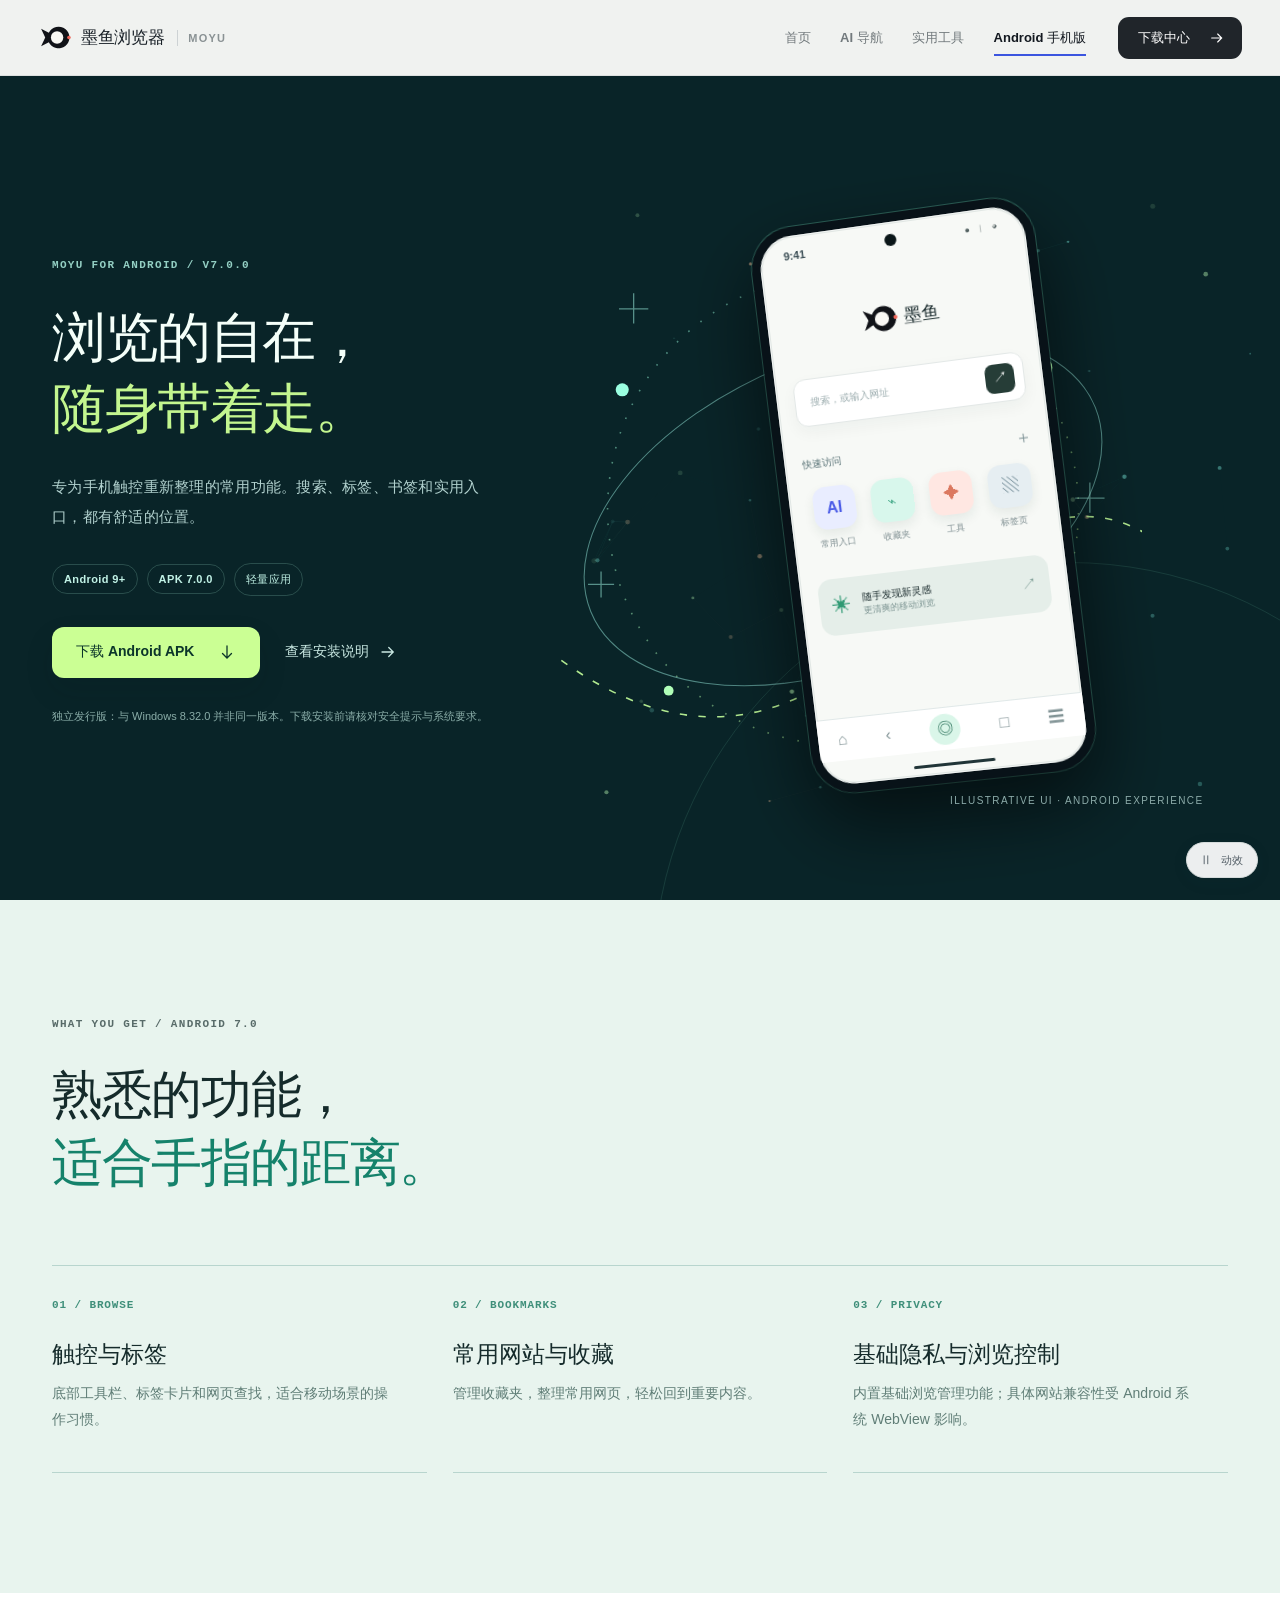
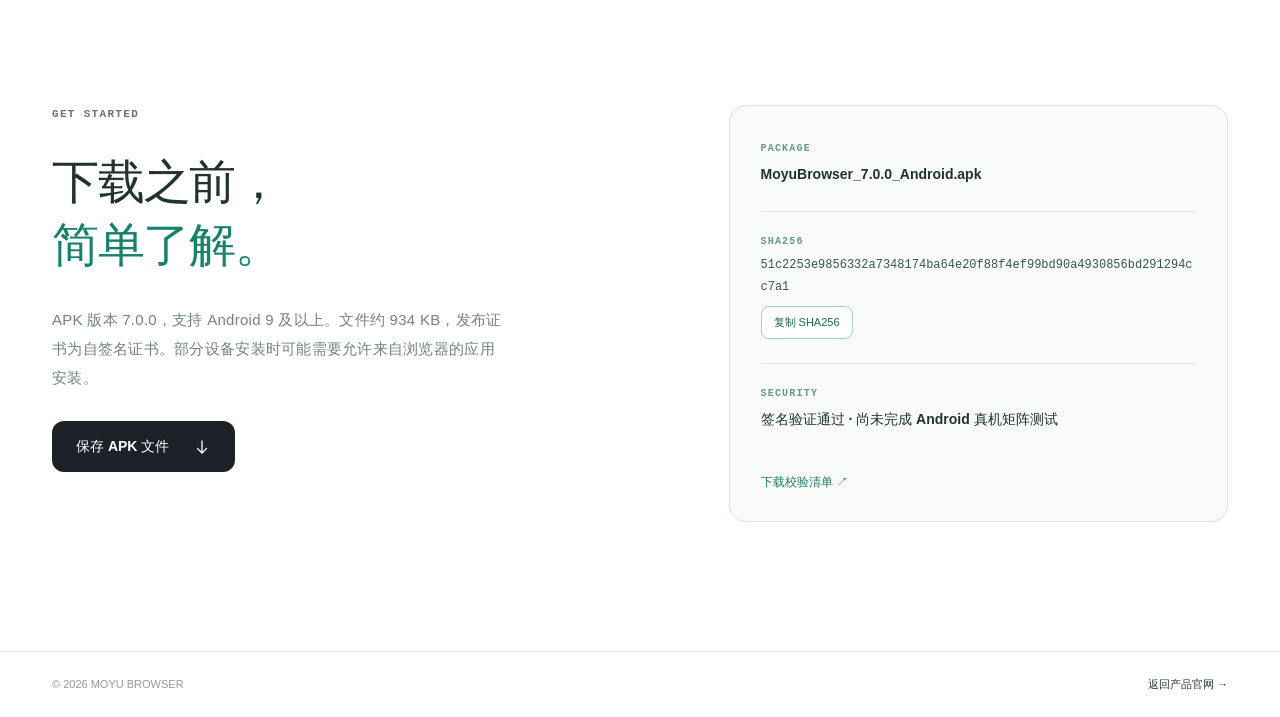
==== android.html @ 03eeb448 "Moyu Browser V8 Motion Atlas: refined vector art, live particles, dedicated Android page and verifie" ====
<!doctype html><html lang="zh-CN"><head>
<meta charset="utf-8"><meta name="viewport" content="width=device-width,initial-scale=1,viewport-fit=cover"><meta name="theme-color" content="#0c2327"><meta name="description" content="墨鱼浏览器 Android 7.0.0 手机版官方下载，适用 Android 9+，提供原生 APK 和 SHA256 校验。"><title>墨鱼浏览器 Android 手机版 · 官方下载</title>
<link rel="icon" type="image/svg+xml" href="assets/moyu-mark.svg"><link rel="stylesheet" href="styles.css?v=8.0.0"><script src="app.js?v=8.0.0" defer></script></head>
<body data-page="android"><a class="skip-link" href="#android-content">跳转到主要内容</a><svg class="icons" aria-hidden="true"><defs><symbol id="i-arrow" viewBox="0 0 24 24"><path d="M4 12h15m-6-6 6 6-6 6" fill="none" stroke="currentColor" stroke-width="1.7" stroke-linecap="round"/></symbol><symbol id="i-down" viewBox="0 0 24 24"><path d="M12 4v16m-6-6 6 6 6-6" fill="none" stroke="currentColor" stroke-width="1.7" stroke-linecap="round"/></symbol></defs></svg>
<header class="site-header" id="top"><div class="header-inner"><a class="brand" href="./" aria-label="墨鱼浏览器官网首页"><img src="assets/moyu-mark.svg" alt="" width="34" height="34"><span class="brand-name">墨鱼浏览器</span><span class="brand-separator"></span><span class="brand-en">MOYU</span></a><nav class="desktop-nav" aria-label="主导航"><a href="./">首页</a><a href="./#ai">AI 导航</a><a href="./#tools">实用工具</a><a href="./#android" class="active">Android 手机版</a></nav><a class="nav-download" href="download.html">下载中心 <svg aria-hidden="true"><use href="#i-arrow"/></svg></a><button class="menu-toggle" id="menu-toggle" type="button" aria-label="打开导航菜单" aria-controls="mobile-menu" aria-expanded="false"><span></span><span></span></button></div><nav class="mobile-menu" id="mobile-menu" hidden aria-label="移动端导航"><a href="./">首页</a><a href="./#ai">AI 导航</a><a href="download.html">Windows 下载</a><a href="#android-content">Android 手机版</a></nav></header>
<main id="android-content">
<section class="android-landing"><div class="container chapter-grid android-grid"><div class="chapter-copy android-copy"><p class="kicker" data-reveal>MOYU FOR ANDROID / V7.0.0</p><h1 class="headline" data-reveal>浏览的自在，<br><span class="emphasis">随身带着走。</span></h1><p class="copy-lead" data-reveal>专为手机触控重新整理的常用功能。搜索、标签、书签和实用入口，都有舒适的位置。</p><div class="android-meta" data-reveal><span>Android 9+</span><span>APK 7.0.0</span><span>轻量应用</span></div><div class="actions" data-reveal><a class="button button-mint" href="downloads/MoyuBrowser_7.0.0_Android.apk" download>下载 Android APK <svg aria-hidden="true"><use href="#i-down"/></svg></a><a class="link-text" href="#android-details">查看安装说明 <svg aria-hidden="true"><use href="#i-arrow"/></svg></a></div><p class="android-note" data-reveal>独立发行版：与 Windows 8.32.0 并非同一版本。下载安装前请核对安全提示与系统要求。</p></div>
<div class="android-stage" data-reveal><img class="android-ribbon" src="assets/android-ribbon.svg" alt="" aria-hidden="true"><canvas class="motion-particles" data-particles="android" aria-hidden="true"></canvas><div class="android-phone" aria-label="Android 浏览器设计示意，非实际应用截图"><div class="phone-sensor"></div><div class="phone-top"><span>9:41</span><span class="phone-status-dots">● ︱ ◕</span></div><div class="phone-content"><div class="phone-brand"><img src="assets/moyu-mark.svg" alt="" width="38" height="38"><span>墨鱼</span></div><div class="phone-search"><span>搜索，或输入网址</span><span class="search-arrow">↗</span></div><div class="phone-section-title">快速访问 <span>＋</span></div><div class="phone-app-grid"><div><span class="app-glyph glyph-cobalt">AI</span><small>常用入口</small></div><div><span class="app-glyph glyph-mint">⌁</span><small>收藏夹</small></div><div><span class="app-glyph glyph-coral">✦</span><small>工具</small></div><div><span class="app-glyph glyph-dark">▧</span><small>标签页</small></div></div><div class="phone-news"><span class="phone-news-symbol">✳</span><span>随手发现新灵感<small>更清爽的移动浏览</small></span><b>↗</b></div></div><div class="phone-bottom"><span>⌂</span><span>‹</span><span class="phone-bottom-focus">◎</span><span>□</span><span>☰</span></div><div class="phone-home-indicator"></div></div><div class="android-stage-caption">ILLUSTRATIVE UI · ANDROID EXPERIENCE</div></div></div></section>
<section class="android-details" id="android-details"><div class="container"><p class="kicker">WHAT YOU GET / ANDROID 7.0</p><h2 class="headline">熟悉的功能，<br><span class="emphasis">适合手指的距离。</span></h2><div class="android-features"><article><span>01 / BROWSE</span><h3>触控与标签</h3><p>底部工具栏、标签卡片和网页查找，适合移动场景的操作习惯。</p></article><article><span>02 / BOOKMARKS</span><h3>常用网站与收藏</h3><p>管理收藏夹，整理常用网页，轻松回到重要内容。</p></article><article><span>03 / PRIVACY</span><h3>基础隐私与浏览控制</h3><p>内置基础浏览管理功能；具体网站兼容性受 Android 系统 WebView 影响。</p></article></div></div></section>
<section class="android-install" id="install"><div class="container android-install-grid"><div><p class="kicker">GET STARTED</p><h2 class="headline">下载之前，<br><span class="emphasis">简单了解。</span></h2><p class="copy-lead">APK 版本 7.0.0，支持 Android 9 及以上。文件约 934 KB，发布证书为自签名证书。部分设备安装时可能需要允许来自浏览器的应用安装。</p><a class="button button-dark" href="downloads/MoyuBrowser_7.0.0_Android.apk" download>保存 APK 文件 <svg aria-hidden="true"><use href="#i-down"/></svg></a></div><div class="android-checks"><div><span>PACKAGE</span><strong>MoyuBrowser_7.0.0_Android.apk</strong></div><div><span>SHA256</span><code>51c2253e9856332a7348174ba64e20f88f4ef99bd90a4930856bd291294cc7a1</code><button type="button" class="copy-checksum" data-copy="51c2253e9856332a7348174ba64e20f88f4ef99bd90a4930856bd291294cc7a1">复制 SHA256</button></div><div><span>SECURITY</span><strong>签名验证通过 · 尚未完成 Android 真机矩阵测试</strong></div><a href="downloads/SHA256SUMS_Android_7.0.0.txt" download>下载校验清单 ↗</a></div></div></section></main><footer class="download-bottom"><div class="container"><span>© 2026 MOYU BROWSER</span><a href="./">返回产品官网 →</a></div></footer>
<button class="motion-toggle" id="motion-toggle" type="button" aria-label="暂停背景动效" aria-pressed="true" title="暂停背景动效"><span class="motion-icon" aria-hidden="true">Ⅱ</span><span class="motion-label">动效</span></button></body></html>
---- styles.css ----
/* MOYU BROWSER / V7 - deliberately restrained visual system */
:root{font-family:-apple-system,BlinkMacSystemFont,"Segoe UI","PingFang SC","Microsoft YaHei","Noto Sans CJK SC",sans-serif;color:#182027;background:#f7f8f6;font-synthesis:none;-webkit-font-smoothing:antialiased;text-rendering:optimizeLegibility;--page:#f7f8f6;--ink:#182027;--muted:#69737b;--line:#dbe0dd;--cobalt:#3f57e8;--aqua:#44dbc0;--ease:cubic-bezier(.22,1,.36,1);--container:1220px}
*,*::before,*::after{box-sizing:border-box}html{scroll-behavior:smooth;scroll-padding-top:76px}body{margin:0;min-width:320px;overflow-x:clip}img,svg{max-width:100%}svg{display:block}button,a{font:inherit}button{cursor:pointer}a{color:inherit;text-decoration:none}button:disabled{cursor:not-allowed}h1,h2,h3,p{margin-top:0}::selection{background:#d2f1b8;color:#14202a}.icons{position:absolute;width:0;height:0;overflow:hidden;pointer-events:none}.container{width:min(var(--container),calc(100% - 104px));margin:0 auto}.skip-link{position:fixed;z-index:1000;top:-100px;left:16px;border-radius:10px;padding:12px 16px;background:#fff;color:#171c24;box-shadow:0 5px 25px #0002}.skip-link:focus{top:14px}a:focus-visible,button:focus-visible,summary:focus-visible{outline:3px solid #47a8fb;outline-offset:4px}
/* Header: one surface, one rhythm, no overlay cards */
.top-progress{position:fixed;inset:0 0 auto;height:2px;background:transparent;z-index:80}.top-progress span{display:block;height:100%;width:0;background:var(--cobalt);transition:width .08s linear}.site-header{position:sticky;top:0;height:76px;z-index:50;background:rgba(250,251,249,.96);border-bottom:1px solid rgba(35,45,44,.09);-webkit-backdrop-filter:blur(14px);backdrop-filter:blur(14px)}.header-inner{width:min(1380px,calc(100% - 76px));height:100%;margin:auto;display:flex;align-items:center;gap:32px}.brand{display:flex;gap:10px;align-items:center;white-space:nowrap;flex-shrink:0}.brand img{width:33px;height:33px}.brand-name{font-size:17px;font-weight:650;letter-spacing:-.02em}.brand-separator{height:16px;width:1px;background:#cdd2d4;margin-left:3px}.brand-en{font-size:11px;letter-spacing:.11em;font-weight:700;color:#8a9294}.desktop-nav{margin-left:auto;display:flex;align-items:center;gap:clamp(20px,2.3vw,39px);height:100%}.desktop-nav a{font-size:13px;font-weight:550;color:#727a7d;transition:color .25s ease;position:relative;white-space:nowrap}.desktop-nav a:hover,.desktop-nav a.active{color:#131920}.desktop-nav a::after{content:"";position:absolute;height:2px;bottom:-9px;left:50%;right:50%;background:var(--cobalt);transition:left .25s var(--ease),right .25s var(--ease)}.desktop-nav a.active::after,.desktop-nav a:hover::after{left:0;right:0}.nav-download{display:flex;align-items:center;justify-content:center;gap:19px;background:#20252a;color:#fff;padding:12px 17px 12px 20px;border-radius:11px;font-size:13px;font-weight:650;white-space:nowrap;transition:transform .32s var(--ease),background .2s ease}.nav-download:hover{background:#384fdd;transform:translateY(-2px)}.nav-download svg{width:16px;height:16px}.menu-toggle{display:none;width:42px;height:42px;border:0;background:transparent;border-radius:10px;align-items:center;justify-content:center;flex-direction:column;gap:6px}.menu-toggle span{height:2px;width:21px;background:#172127;transition:transform .2s ease}.menu-toggle[aria-expanded=true] span:first-child{transform:translateY(4px) rotate(45deg)}.menu-toggle[aria-expanded=true] span:last-child{transform:translateY(-4px) rotate(-45deg)}.mobile-menu[hidden]{display:none!important}.mobile-menu{position:absolute;top:76px;left:0;right:0;background:#fafbf9;padding:12px 28px 28px;border-bottom:1px solid #dee3e2;box-shadow:0 20px 40px #18202d13}.mobile-menu a{display:block;padding:14px 8px;border-bottom:1px solid #e6e8e6;font-size:15px;font-weight:570}
/* Shared components / stable scale and legible Chinese leading */
.chapter{position:relative;isolation:isolate;min-height:max(720px,calc(100svh - 76px));display:flex;align-items:center;padding:104px 0;overflow:hidden;scroll-margin-top:76px}.chapter-grid{display:grid;grid-template-columns:minmax(0,.94fr) minmax(0,1.06fr);align-items:center;column-gap:clamp(52px,6vw,110px)}.chapter-copy{position:relative;z-index:2;min-width:0}.kicker{font-family:ui-monospace,"SFMono-Regular",Consolas,monospace;display:flex;align-items:center;gap:11px;flex-wrap:wrap;font-size:11px;line-height:1.7;letter-spacing:.12em;font-weight:600;text-transform:uppercase;margin:0 0 27px;color:inherit;opacity:.68}.kicker-dot{display:inline-block;width:7px;height:7px;background:var(--cobalt);border-radius:50%;flex:none}.kicker-slash{opacity:.3;margin:0 4px}.headline{font-size:clamp(43px,4.55vw,74px);font-weight:620;line-height:1.26;letter-spacing:-.034em;margin:0 0 28px;overflow-wrap:normal;word-break:keep-all;text-wrap:balance}.headline .emphasis{color:var(--cobalt);font-weight:650;white-space:normal}.copy-lead{font-size:clamp(15px,1.12vw,17px);line-height:2.02;letter-spacing:.014em;font-weight:400;color:var(--muted);margin:0;max-width:440px}.copy-mini{font-size:13px;line-height:1.9;letter-spacing:.015em;margin:24px 0 0;opacity:.55}.actions{display:flex;flex-wrap:wrap;align-items:center;gap:30px;margin-top:37px}.button{min-height:51px;border-radius:12px;padding:0 23px;display:inline-flex;gap:24px;align-items:center;justify-content:space-between;font-weight:630;font-size:14px;border:1px solid transparent;transition:transform .35s var(--ease),background .25s ease,box-shadow .35s ease}.button svg,.link-text svg{width:18px;height:18px;flex:none;transition:transform .35s var(--ease)}.button:hover{transform:translateY(-3px)}.button:hover svg,.link-text:hover svg{transform:translateX(4px)}.button-dark{background:#1c2227;color:white}.button-dark:hover{background:#4156e9;box-shadow:0 12px 30px #3546cc27}.button-lime{background:#d9f47b;color:#16221b}.button-lime:hover{background:#edffa8}.button-outline{border-color:#cbd3d3;color:#253035;background:transparent}.button-outline:hover{border-color:#7485a6}.link-text{display:inline-flex;align-items:center;gap:10px;font-size:14px;font-weight:570;transition:color .2s ease}.link-text:hover{color:var(--cobalt)}.section-divider{width:57px;height:1px;background:currentColor;opacity:.22;margin-top:31px}.section-top{display:flex;align-items:end;justify-content:space-between;gap:50px;margin-bottom:45px}.section-top .headline{margin-bottom:0}.section-top .copy-lead{padding-bottom:7px;margin-left:auto}.section-top.compact{margin-bottom:44px}
/* Hero - the single real product screenshot carries the visual story */
.chapter-hero{background:#f7f8f6;color:#19232a}.hero-grid{grid-template-columns:minmax(0,.89fr) minmax(0,1.11fr)}.chapter-hero::before{content:"";position:absolute;right:-16vw;top:-30vw;width:65vw;height:65vw;border:1px solid rgba(45,69,220,.06);border-radius:50%;pointer-events:none}.hero-copy{padding-bottom:16px}.hero-copy .headline{font-size:clamp(49px,5vw,79px);margin-bottom:31px}.hero-meta{display:flex;flex-wrap:wrap;gap:23px;margin-top:42px;font-size:11px;font-weight:610;letter-spacing:.06em;color:#929a9b}.hero-meta span+span:before{content:"";display:inline-block;height:4px;width:4px;margin:0 23px 2px 0;background:#b4bbbd;border-radius:50%}.hero-visual{height:540px;position:relative;display:flex;align-items:center;justify-content:center;perspective:1200px}.hero-orbits{position:absolute;inset:-9% -6%;width:112%;height:118%;overflow:visible;color:#4259ed;opacity:.75}.orbit{fill:none;stroke:#7891ef;stroke-width:1;transform-origin:380px 325px}.orbit-one{stroke-opacity:.36;stroke-dasharray:14 15;animation:orbit-rotate 48s linear infinite}.orbit-two{stroke-opacity:.27;animation:orbit-rotate 72s linear reverse infinite}.orbit-sweep{fill:none;stroke:#445ae8;stroke-width:2.7;stroke-linecap:round;stroke-dasharray:1200;stroke-dashoffset:1200;animation:trace-on 3.2s var(--ease) .2s forwards}.orbit-dot{fill:#465ae9;animation:slow-pulse 3.5s ease-in-out infinite}.product-window{width:min(100%,630px);position:relative;z-index:2;box-shadow:0 35px 75px #293b511c,0 3px 18px #10182014;background:white;border:1px solid #e6e8eb;border-radius:18px;overflow:hidden;transform:rotateY(-5deg) rotateX(2deg) translateY(0);transition:transform .55s var(--ease),box-shadow .55s ease;animation:product-float 8s ease-in-out infinite}.product-window:hover{box-shadow:0 50px 90px #293b5126;transform:rotateY(0) rotateX(0) translateY(-4px)}.window-toolbar{height:45px;display:flex;align-items:center;gap:20px;background:#f9fafb;border-bottom:1px solid #e9ecee;padding:0 18px}.traffic{display:flex;gap:6px;align-items:center}.traffic i{display:block;width:8px;height:8px;border-radius:50%;background:#dae1e5}.traffic i:first-child{background:#f3a49a}.traffic i:nth-child(2){background:#ebcf8c}.traffic i:nth-child(3){background:#a1ceb0}.window-url{flex:1;background:#eff2f4;border:1px solid #e7eaec;display:flex;justify-content:center;align-items:center;height:27px;border-radius:7px;color:#8b969c;font-size:10px;letter-spacing:.02em}.window-url svg{height:12px;width:12px;margin-right:8px}.window-kebab{font-size:21px;color:#9ba7ae;letter-spacing:2px;margin-top:-10px}.product-window>img{display:block;width:100%;height:auto;max-height:405px;object-fit:cover;object-position:top;aspect-ratio:1440/1000}.preview-footnote{position:absolute;z-index:3;right:26px;bottom:12px;display:flex;align-items:center;gap:11px;font-family:ui-monospace,monospace;font-size:10px;letter-spacing:.12em;color:#8d989d}.preview-dot{width:6px;height:6px;background:#5fd4c4;border-radius:50%}.scroll-next{position:absolute;bottom:31px;left:max(52px,calc((100% - var(--container))/2));display:flex;align-items:center;gap:12px;font-size:11px;letter-spacing:.05em;color:#879196}.scroll-next svg{height:16px;width:16px;animation:small-bounce 2.6s ease-in-out infinite}
/* AI - dramatic color swap, one contained interaction */
.chapter-ai{background:#151c32;color:#fff}.chapter-ai::before{content:"";position:absolute;top:-180px;right:-100px;width:620px;height:620px;border:1px solid #7183ff18;border-radius:50%}.chapter-ai .kicker{color:#b4bfdf}.chapter-ai .headline .emphasis{color:#a2b2ff}.chapter-ai .copy-lead{color:#aab5cd}.chapter-ai .copy-mini{color:#93a0c0}.ai-showcase{position:relative;min-height:500px;display:flex;align-items:center;justify-content:center}.ai-backdrop{position:absolute;inset:0;width:100%;height:100%;pointer-events:none;overflow:visible}.ai-halo-ring{fill:none;stroke:#7987e1;stroke-opacity:.32;stroke-width:1.15;stroke-dasharray:5 12;transform-origin:center;animation:orbit-rotate 52s linear infinite}.ai-halo-ring.inner{stroke-opacity:.17;stroke-dasharray:none;animation-direction:reverse}.ai-signal{fill:none;stroke:#a3b1fa;stroke-opacity:.6;stroke-width:1.5;stroke-dasharray:12 12;animation:signal-move 9s linear infinite}.ai-signal.secondary{stroke:#6cddcf;stroke-opacity:.25;stroke-dasharray:7 17;animation-duration:12s;animation-direction:reverse}.ai-panel{position:relative;z-index:1;width:92%;max-width:530px;border:1px solid #66708d72;border-radius:20px;background:#1e2942e8;box-shadow:0 30px 80px #0308193d;overflow:hidden}.panel-topline{display:flex;align-items:center;justify-content:space-between;gap:14px;border-bottom:1px solid #ffffff20;padding:21px 26px;color:#aab6d4;font-family:ui-monospace,monospace;font-size:10px;font-weight:600;letter-spacing:.11em}.panel-topline span:first-child{display:flex;align-items:center;gap:9px}.status-dot{width:7px;height:7px;border-radius:50%;background:#7fecdc;box-shadow:0 0 0 4px #6fe8d11a}.ai-tabs{padding:25px 25px 0;display:flex;gap:8px;flex-wrap:wrap}.ai-tab{color:#aebad5;background:#ffffff07;border:1px solid #ffffff24;padding:10px 14px;border-radius:9px;font-size:12px;font-weight:560;transition:background .3s ease,color .3s ease,transform .3s var(--ease)}.ai-tab:hover{transform:translateY(-2px);color:#fff}.ai-tab.is-selected{background:#f7f9ff;color:#18223e;border-color:#f7f9ff}.ai-content{min-height:243px;padding:39px 28px 24px;position:relative;overflow:hidden}.panel-eyebrow{font-family:ui-monospace,monospace;font-size:10px;letter-spacing:.12em;color:#91a0c5;display:flex;justify-content:space-between}.ai-content h3{font-size:clamp(32px,3vw,44px);letter-spacing:-.03em;line-height:1.25;margin:17px 0 12px;font-weight:620;color:#fff}.ai-content p{font-size:14px;line-height:1.9;color:#b0bdd4;max-width:360px;margin:0}.ai-equalizer{position:absolute;right:28px;bottom:30px;display:flex;align-items:end;gap:5px;height:38px;opacity:.5}.ai-equalizer i{width:4px;height:12px;border-radius:3px;background:#7fe7d6;animation:eq-wave 1.3s ease-in-out infinite alternate}.ai-equalizer i:nth-child(2n){animation-delay:-.7s}.ai-equalizer i:nth-child(3n){animation-delay:-.25s}.panel-footerline{padding:16px 26px;display:flex;align-items:center;justify-content:space-between;border-top:1px solid #ffffff1e;font-size:11px;color:#899bbb}.panel-footerline svg{height:15px;width:15px}
/* Tools - one active choice, one active preview */
.chapter-tools{background:#e9f1f4;color:#1a2c38}.chapter-tools .headline .emphasis{color:#1f7b94}.chapter-tools .kicker{color:#637e88}.chapter-tools .copy-lead{color:#607784}.tools-layout{display:grid;grid-template-columns:minmax(270px,.44fr) minmax(0,.56fr);gap:clamp(32px,5vw,80px);align-items:stretch}.tool-options{display:flex;flex-direction:column;gap:0;border-top:1px solid #aabec6}.tool-choice{position:relative;width:100%;display:flex;align-items:center;gap:25px;min-height:75px;padding:10px 17px 10px 3px;border:0;border-bottom:1px solid #b6c8d0;background:transparent;text-align:left;color:#50616b;font-size:17px;font-weight:570;transition:color .25s ease,padding-left .35s var(--ease)}.tool-choice:hover,.tool-choice.is-selected{color:#152e3f;padding-left:11px}.tool-choice.is-selected::before{content:"";position:absolute;left:0;top:19px;bottom:19px;width:3px;border-radius:2px;background:#2b87a4}.tool-number{font-size:11px;font-family:ui-monospace,monospace;color:#78909a;flex:none}.tool-choice>span:nth-child(2){flex:1}.tool-choice svg{width:17px;height:17px;opacity:0;transform:translateX(-6px);transition:opacity .25s ease,transform .35s var(--ease)}.tool-choice.is-selected svg,.tool-choice:hover svg{opacity:1;transform:translateX(0)}.tool-display{min-height:390px;border-radius:22px;background:#fff;border:1px solid #dbe7ea;box-shadow:0 18px 45px #437b9511;display:grid;grid-template-columns:1fr minmax(170px,.8fr);align-items:center;gap:12px;padding:36px;overflow:hidden}.tool-graphic{width:100%;max-width:300px;filter:none}.tool-grid-back{fill:#eef4f5;stroke:#a8cad5;stroke-width:1.3}.tool-grid-lines{fill:none;stroke:#bdd1d7;stroke-width:1}.tool-target{fill:#bbeef1;stroke:#2198b5;stroke-width:2.5;transform-origin:200px 129px;animation:tool-ring 4.7s ease-in-out infinite}.tool-target-inner{fill:#2d819d}.tool-cross{fill:none;stroke:#2884a3;stroke-width:1.2;stroke-dasharray:4 8;animation:signal-move 6s linear infinite}.tool-display[data-variant="1"] .tool-target{fill:#c7cef9;stroke:#4c68d3;rx:12}.tool-display[data-variant="2"] .tool-target{fill:#eaf1b6;stroke:#a2b23c}.tool-display[data-variant="3"] .tool-target{fill:#ffe6d8;stroke:#d99464}.tool-display-info{min-width:0}.tool-display-info .panel-eyebrow{color:#7e979f}.tool-display-info h3{font-size:clamp(24px,2.5vw,34px);font-weight:650;letter-spacing:-.028em;margin:18px 0 12px}.tool-display-info p{font-size:13px;line-height:1.9;color:#74888f;margin:0}
/* Workspace - cobalt editorial surface */
.chapter-work{background:#445bdd;color:#fff}.chapter-work::before{content:"";position:absolute;width:400px;height:400px;border:1px solid #ffffff25;border-radius:50%;top:-240px;left:-130px}.chapter-work .kicker{color:#e2e7ff}.chapter-work .headline .emphasis{color:#f7facb}.chapter-work .copy-lead{color:#e2e7ff}.chapter-work .copy-mini{color:#cbd5ff}.work-grid{grid-template-columns:minmax(0,.8fr) minmax(0,1.2fr)}.work-window{position:relative;max-width:590px;background:#fff;color:#24303d;border-radius:20px;overflow:hidden;box-shadow:0 28px 70px #11247e40;justify-self:end;width:100%;border:1px solid #ffffff66;transform:translateY(0)}.work-toolbar{height:62px;padding:0 26px;display:flex;align-items:center;justify-content:space-between;border-bottom:1px solid #e5e8ef}.work-brand{font-size:15px;font-weight:650}.work-time{font-family:ui-monospace,monospace;font-size:10px;letter-spacing:.06em;color:#9da8b8}.work-tabs{display:flex;gap:5px;padding:21px 25px 0;border-bottom:1px solid #eff0f5}.work-tabs button{padding:12px 13px 14px;font-size:13px;font-weight:570;color:#84909d;border:0;background:transparent;border-bottom:2px solid transparent;transition:color .2s,border-color .2s;white-space:nowrap}.work-tabs button:hover{color:#4056de}.work-tabs button.is-selected{border-bottom-color:#445bdd;color:#3146cb}.work-panel{min-height:275px;padding:32px 29px 24px}.work-kicker{font:600 10px ui-monospace,monospace;letter-spacing:.1em;color:#9aa4ae;margin-bottom:26px}.work-panel h3{font-size:clamp(24px,2.3vw,32px);font-weight:630;letter-spacing:-.02em;line-height:1.45;margin:0 0 13px}.work-panel>p:not(.work-kicker){font-size:13px;line-height:1.9;color:#7c8894;max-width:410px}.work-chips{display:flex;flex-wrap:wrap;gap:10px;margin-top:25px}.work-chips span{padding:9px 14px;background:#eff2fc;border-radius:8px;color:#4458a6;font-size:12px;font-weight:540}.work-window-bottom{height:42px;border-top:1px solid #e8eaf0;padding:0 25px;display:flex;align-items:center;justify-content:space-between;color:#acb3bf;font:10px ui-monospace,monospace;letter-spacing:.07em}.work-window-bottom svg{height:17px;width:17px}
/* Personalization - calm warm art-direction, not many ornaments */
.chapter-personal{background:#f5eee7;color:#20292b}.chapter-personal .headline .emphasis{color:#d26854}.chapter-personal .copy-lead{color:#756b68}.chapter-personal .kicker{color:#95766e}.theme-choices{display:flex;flex-wrap:wrap;gap:9px;margin-top:31px}.theme-choice{display:flex;align-items:center;gap:9px;background:#ffffff80;color:#7c7371;border:1px solid #dcd6d0;border-radius:999px;padding:11px 13px;white-space:nowrap;font-size:12px;font-weight:560;transition:border-color .25s,background .25s,transform .25s var(--ease)}.theme-choice:hover{transform:translateY(-2px)}.theme-choice.is-selected{border-color:#7e7c7b;background:#fff;color:#22292b}.theme-dot{width:12px;height:12px;border-radius:50%;display:block;border:1px solid #aaafb5}.theme-dot.neutral{background:linear-gradient(90deg,#151a21 50%,#f7f7f7 50%)}.theme-dot.blue{background:#5578da}.theme-dot.night{background:#263341}.demo-hint{font-size:11px;color:#9d9290;margin-top:14px}.personal-preview{justify-self:end;width:min(100%,570px);aspect-ratio:1.18;background:var(--preview-paper);border:1px solid var(--preview-border);border-radius:22px;color:var(--preview-ink);box-shadow:0 26px 65px #9279641d;position:relative;overflow:hidden;transition:background .55s ease,border-color .55s,color .55s,box-shadow .55s ease;--preview-paper:#fff;--preview-ink:#222b32;--preview-muted:#97a2a8;--preview-border:#e4e7e7;--preview-field:#f4f6f7}.personal-preview[data-theme-active="blue"]{--preview-paper:#edf5ff;--preview-ink:#28639a;--preview-border:#cbdfee;--preview-field:#fff}.personal-preview[data-theme-active="night"]{--preview-paper:#242e39;--preview-ink:#ebf0f4;--preview-muted:#9ca8b8;--preview-border:#415466;--preview-field:#324352;box-shadow:0 24px 55px #19191d2d}.preview-top{height:51px;padding:0 23px;border-bottom:1px solid var(--preview-border);display:flex;align-items:center;justify-content:space-between;color:var(--preview-muted);font:600 10px ui-monospace,monospace;letter-spacing:.1em}.preview-top div{display:flex;gap:5px}.preview-top i{height:6px;width:6px;border-radius:50%;background:var(--preview-muted);opacity:.6}.preview-center{display:flex;align-items:center;justify-content:center;flex-direction:column;height:calc(100% - 51px);padding:30px}.preview-emblem{width:50px;height:50px;margin-bottom:16px}.preview-emblem svg{width:100%;height:100%}.preview-center h3{font-size:clamp(18px,2vw,25px);font-weight:600;letter-spacing:-.015em;margin:0 0 21px}.preview-search{height:50px;width:min(100%,390px);border:1px solid var(--preview-border);background:var(--preview-field);display:flex;align-items:center;gap:12px;padding:0 14px;border-radius:12px;color:var(--preview-muted);font-size:12px;transition:background .4s}.preview-search span{flex:1}.preview-search svg{height:15px;width:15px}.preview-search svg:last-child{color:var(--preview-ink)}.preview-shortcuts{display:flex;flex-wrap:wrap;justify-content:center;gap:10px;margin-top:24px}.preview-shortcuts span{background:var(--preview-field);border-radius:8px;padding:10px 14px;color:var(--preview-ink);font-size:11px;opacity:.83}
/* Final - big uncomplicated CTA */
.chapter-final{background:#181e25;color:#fff;min-height:670px}.chapter-final .headline .emphasis{color:#daf38f}.chapter-final .copy-lead{color:#b8c3bf}.chapter-final .kicker{color:#acbbaf}.final-art{position:absolute;top:50%;left:48%;width:min(850px,73vw);height:auto;transform:translateY(-50%);color:#d5ee8a;opacity:.6;pointer-events:none}.final-ring{fill:none;stroke:#cfe887;stroke-width:1;stroke-opacity:.23;stroke-dasharray:6 10;transform-origin:888px 350px;animation:orbit-rotate 48s linear infinite}.final-ring.ring2{stroke-dasharray:none;stroke-opacity:.12;animation-direction:reverse}.final-arc{fill:none;stroke:#d8ee8e;stroke-width:2.3;stroke-dasharray:900;stroke-dashoffset:900;animation:trace-on 5s var(--ease) infinite alternate}.final-layout{display:grid;grid-template-columns:1fr .7fr;align-items:center;gap:60px;min-height:500px}.final-mark{position:relative;z-index:1;justify-self:end;text-align:center}.final-mono{display:block;color:#d9f389;font-weight:550;font-size:clamp(140px,19vw,270px);line-height:1;letter-spacing:-.13em;padding-right:.13em}.final-mark p{font:600 10px ui-monospace,monospace;letter-spacing:.22em;color:#aebbae;margin:25px 0 0}.site-footer{position:absolute;bottom:25px;left:50%;transform:translateX(-50%);display:flex;justify-content:space-between;gap:24px;font-size:11px;letter-spacing:.06em;color:#87948e}.site-footer a:hover{text-decoration:underline}
/* Download center */
body[data-page="download"]{background:#f7f8f6}.download-hero{padding:100px 0 92px;background:#f7f8f6;min-height:730px;overflow:hidden}.download-heading{position:relative;display:grid;grid-template-columns:1fr .7fr;gap:40px;align-items:center;min-height:345px}.download-intro .headline{font-size:clamp(44px,4.6vw,70px);max-width:750px}.download-intro .copy-lead{max-width:470px}.download-emblem{justify-self:end;max-height:325px;width:min(100%,385px);color:#4154c9}.download-orbit{fill:none;stroke:currentColor;stroke-opacity:.15;stroke-width:1.3;stroke-dasharray:8 10;transform-origin:220px 190px;animation:orbit-rotate 50s linear infinite}.download-orbit.inner{stroke-dasharray:none;stroke-opacity:.085;animation-direction:reverse}.release-overline{border-top:1px solid #d8dfdd;padding:22px 0 18px;display:flex;align-items:center;justify-content:space-between;gap:15px;font-size:12px;font-weight:600;color:#899198}.download-options{display:grid;grid-template-columns:1fr 1fr;gap:20px}.download-option{padding:32px;border:1px solid #dce2e2;border-radius:18px;background:#fff;min-height:355px;display:flex;flex-direction:column;transition:transform .35s var(--ease),box-shadow .35s ease}.download-option:hover{transform:translateY(-4px);box-shadow:0 18px 50px #23374812}.download-primary{background:#202a3a;color:#fff;border-color:#202a3a}.download-secondary{background:#fff;color:#27343a}.download-option-header{display:flex;justify-content:space-between;gap:20px;align-items:center}.download-option-kicker{font:600 10px ui-monospace,monospace;letter-spacing:.12em;opacity:.65}.option-chip{border:1px solid currentColor;border-radius:5px;padding:5px 8px;font:600 11px ui-monospace,monospace;opacity:.65}.download-option-icon{width:37px;height:37px;margin-top:25px}.download-option-icon svg{width:100%;height:100%}.download-option h2{font-size:27px;letter-spacing:-.02em;font-weight:620;margin:18px 0 8px}.download-option>p:not(.download-status){font-size:14px;line-height:1.8;margin:0;color:inherit;opacity:.69}.download-action{display:flex;align-items:center;justify-content:space-between;margin-top:auto;min-height:47px;width:100%;border:0;border-radius:9px;padding:0 16px;font-size:13px;font-weight:650;background:#556173;color:#e2e7ea}.download-primary .download-action{background:#4c5870;color:#e3e9f1}.download-secondary .download-action{background:#e9ecee;color:#6d777b}.download-action.available{background:#daf385;color:#23302d;cursor:pointer;transition:background .2s,transform .2s}.download-action.available:hover{background:#eaffab;transform:translateY(-2px)}.download-secondary .download-action.available{background:#26313f;color:#fff}.download-secondary .download-action.available:hover{background:#435dd7}.download-action svg{width:16px;height:16px}.download-status{font-size:11px;opacity:.6;margin:11px 0 0!important}.release-feedback{margin-top:20px;display:flex;align-items:center;justify-content:space-between;gap:20px;color:#7b8588;font-size:12px;line-height:1.7}.release-feedback p{margin:0}.release-feedback a{display:inline-flex;align-items:center;gap:8px;white-space:nowrap;font-weight:570;color:#405ad3}.release-feedback a svg{width:14px;height:14px}.download-info{padding:110px 0;background:#edf1f1}.download-info .headline,.download-faq .headline{font-size:clamp(34px,3.7vw,55px)}.download-info .headline .emphasis{color:#287d8b}.steps-row{display:grid;grid-template-columns:repeat(3,1fr);gap:30px;border-top:1px solid #cfdad8}.steps-row article{padding:33px 20px 42px 0;border-bottom:1px solid #cfdad8}.step-counter{font:600 13px ui-monospace,monospace;color:#6b9ba4}.steps-row h3{font-size:21px;font-weight:630;margin:30px 0 10px}.steps-row p{font-size:13px;line-height:1.9;max-width:290px;color:#647782;margin:0}.checksum-row{display:flex;align-items:center;justify-content:space-between;gap:35px;margin-top:48px;padding:30px 35px;border:1px solid #cfdad8;border-radius:14px;background:#f7f9f8}.checksum-row strong{font-size:17px;font-weight:650}.checksum-row p{font-size:13px;color:#708087;margin:10px 0 0}.checksum-row .button{white-space:nowrap}.download-faq{padding:110px 0 125px;background:#fff}.faq-grid{display:grid;grid-template-columns:minmax(0,.75fr) minmax(0,1fr);gap:clamp(50px,9vw,135px);align-items:start}.download-faq .copy-lead{margin-top:18px}.faq-items{border-top:1px solid #e0e4e3}.faq-items details{border-bottom:1px solid #e0e4e3}.faq-items summary{display:flex;align-items:center;justify-content:space-between;gap:16px;font-size:15px;font-weight:600;padding:24px 4px;cursor:pointer;list-style:none}.faq-items summary::-webkit-details-marker{display:none}.faq-items summary span{font-size:20px;font-weight:350;color:#7c8590;transition:transform .25s}.faq-items details[open] summary span{transform:rotate(45deg)}.faq-items details>p{margin:0;padding:0 30px 24px 4px;font-size:13px;line-height:2;color:#758084}.download-bottom{background:#fff;border-top:1px solid #e4e8e7;padding:25px 0}.download-bottom .container{display:flex;justify-content:space-between;gap:30px;align-items:center;color:#929ba0;font-size:11px}.download-bottom a{display:inline-flex;align-items:center;gap:8px;color:#293940}.download-bottom svg{height:14px;width:14px}
/* Motion: entrances are controlled by visibility; background motion is always vector based */
.motion-ready [data-reveal]{opacity:0;transform:translate3d(0,24px,0);transition:opacity .7s ease,transform .85s var(--ease)}.motion-ready [data-reveal].is-visible{opacity:1;transform:translate3d(0,0,0)}.motion-ready .chapter-copy [data-reveal]:nth-child(2){transition-delay:.08s}.motion-ready .chapter-copy [data-reveal]:nth-child(3){transition-delay:.16s}.motion-ready .chapter-copy [data-reveal]:nth-child(4){transition-delay:.21s}.motion-ready .chapter-copy [data-reveal]:nth-child(5){transition-delay:.25s}@keyframes orbit-rotate{to{transform:rotate(360deg)}}@keyframes trace-on{to{stroke-dashoffset:0}}@keyframes signal-move{to{stroke-dashoffset:-240}}@keyframes eq-wave{0%{height:8px}100%{height:29px}}@keyframes slow-pulse{50%{opacity:.3;transform:scale(.8)}}@keyframes small-bounce{50%{transform:translateY(5px)}}@keyframes product-float{50%{transform:rotateY(-4deg) rotateX(1deg) translateY(-8px)}}@keyframes work-float{50%{transform:translateY(-7px)}}@keyframes tool-ring{50%{transform:scale(.91)}}
@media(max-width:1120px){.container{width:calc(100% - 76px)}.header-inner{width:calc(100% - 54px);gap:22px}.desktop-nav{gap:17px}.brand-en,.brand-separator{display:none}.chapter-grid{column-gap:45px}.hero-visual{height:460px}.headline{font-size:clamp(41px,4.65vw,62px)}.hero-copy .headline{font-size:clamp(45px,5.25vw,66px)}.ai-showcase{min-height:420px}.tool-display{padding:24px}.tool-display-info h3{font-size:25px}}
@media(max-width:860px){html{scroll-padding-top:70px}.site-header{height:70px}.header-inner{width:calc(100% - 48px)}.desktop-nav{display:none}.nav-download{margin-left:auto}.menu-toggle{display:flex}.mobile-menu{top:70px}.chapter{min-height:unset;padding:100px 0 100px;scroll-margin-top:70px}.chapter-grid{grid-template-columns:1fr;gap:57px}.container{width:calc(100% - 72px)}.headline{font-size:clamp(43px,6.5vw,61px);line-height:1.31}.hero-copy .headline{font-size:clamp(45px,7vw,67px)}.hero-visual{height:auto;min-height:445px;max-width:660px;margin:auto;width:100%}.hero-orbits{width:115%;left:-7.5%}.product-window{width:min(95%,590px)}.scroll-next{display:none}.section-top{align-items:start;gap:18px;flex-direction:column}.section-top .copy-lead{margin:0}.ai-showcase{width:100%;max-width:600px;margin:auto;min-height:465px}.tools-layout{gap:30px}.work-window,.personal-preview{justify-self:center}.work-grid{gap:48px}.personal-grid{gap:48px}.final-layout{grid-template-columns:1fr .7fr}.final-art{left:32%;width:90%}.download-heading{grid-template-columns:1fr .45fr}.download-emblem{opacity:.7}}
@media(max-width:650px){.container{width:calc(100% - 44px)}.site-header,.mobile-menu{height:auto}.site-header{height:66px}.header-inner{width:calc(100% - 32px);height:66px;gap:12px}.brand img{width:29px;height:29px}.brand-name{font-size:15px}.nav-download{font-size:12px;padding:10px 13px;gap:8px;min-height:38px}.nav-download svg{height:14px;width:14px}.menu-toggle{width:38px}.mobile-menu{top:66px}.chapter{padding:85px 0 83px;scroll-margin-top:66px}.chapter-grid{gap:45px}.kicker{font-size:10px;letter-spacing:.08em;gap:7px;margin-bottom:21px}.headline,.hero-copy .headline{font-size:clamp(37px,8.1vw,51px);line-height:1.34;letter-spacing:-.023em;margin-bottom:21px}.copy-lead{font-size:14px;line-height:1.95}.copy-lead br{display:none}.actions{gap:19px;margin-top:26px}.button{font-size:13px;min-height:49px;padding:0 17px;gap:16px}.link-text{font-size:13px}.hero-meta{margin-top:29px;gap:9px;font-size:10px}.hero-meta span+span:before{margin:0 8px 2px 0}.hero-visual{min-height:270px;max-height:340px;padding:0 6px}.product-window{border-radius:11px;width:100%}.window-toolbar{height:33px;padding:0 12px;gap:10px}.traffic i{width:6px;height:6px}.window-url{height:20px;font-size:8px}.window-kebab{font-size:15px}.product-window>img{max-height:255px}.preview-footnote{font-size:8px;bottom:-8px;right:7px}.hero-orbits{top:-5%;height:110%}.chapter-ai .chapter-grid{gap:27px}.ai-showcase{min-height:390px}.ai-panel{width:96%;border-radius:14px}.panel-topline{padding:17px;font-size:9px}.ai-tabs{padding:16px 16px 0;gap:6px}.ai-tab{font-size:11px;padding:9px 10px}.ai-content{min-height:219px;padding:28px 18px 17px}.ai-content h3{font-size:32px}.ai-content p{font-size:12px}.ai-equalizer{bottom:17px}.panel-footerline{padding:14px 17px}.chapter-tools .section-top{margin-bottom:26px}.tools-layout{grid-template-columns:1fr;gap:26px}.tool-choice{min-height:59px;font-size:15px}.tool-display{min-height:298px;grid-template-columns:minmax(0,1fr) minmax(0,.8fr);padding:20px 17px;gap:8px;border-radius:15px}.tool-display-info h3{font-size:22px}.tool-display-info p{font-size:12px;line-height:1.75}.tool-graphic{width:100%}.work-tabs{padding:13px 12px 0;gap:0}.work-tabs button{font-size:11px;padding:10px 8px 12px}.work-toolbar{height:53px;padding:0 17px}.work-time{font-size:8px}.work-brand{font-size:13px}.work-panel{min-height:250px;padding:26px 18px}.work-panel h3{font-size:22px}.work-panel>p:not(.work-kicker){font-size:12px}.work-chips{gap:7px}.work-chips span{padding:8px;font-size:11px}.work-window-bottom{padding:0 17px}.personal-preview{aspect-ratio:1.08;border-radius:16px}.preview-center{padding:17px}.preview-center h3{font-size:17px}.preview-shortcuts{margin-top:17px;gap:6px}.preview-shortcuts span{padding:8px;font-size:10px}.theme-choices{gap:8px}.theme-choice{padding:9px;font-size:11px}.chapter-final{min-height:720px}.final-layout{grid-template-columns:1fr;gap:0;min-height:500px}.final-mark{justify-self:end;margin-top:-15px;opacity:.2}.final-mono{font-size:155px}.final-mark p{display:none}.final-art{left:12%;width:120%;opacity:.3}.site-footer{bottom:22px;font-size:9px;flex-wrap:wrap}.download-hero{padding:75px 0 65px;min-height:unset}.download-heading{grid-template-columns:1fr;min-height:unset;gap:0}.download-emblem{position:absolute;top:0;right:0;width:210px;opacity:.12;pointer-events:none}.download-intro{position:relative;z-index:1}.download-intro .headline{font-size:clamp(38px,8.1vw,51px);max-width:450px}.release-overline{margin-top:52px}.download-options{grid-template-columns:1fr;gap:15px}.download-option{padding:24px;min-height:309px}.download-option-icon{margin-top:15px}.download-option h2{font-size:24px;margin:13px 0 7px}.release-feedback{flex-direction:column;align-items:flex-start}.download-info,.download-faq{padding:85px 0}.download-info .headline,.download-faq .headline{font-size:clamp(35px,7vw,47px)}.steps-row{grid-template-columns:1fr;gap:0}.steps-row article{padding:20px 0 23px}.steps-row h3{margin:15px 0 7px;font-size:18px}.steps-row p{max-width:unset}.checksum-row{align-items:flex-start;flex-direction:column;padding:23px 19px;gap:21px}.faq-grid{grid-template-columns:1fr;gap:39px}.faq-items summary{font-size:13px;padding:20px 4px}.faq-items details>p{font-size:12px}.download-bottom .container{font-size:10px}}
@media(max-width:385px){.container{width:calc(100% - 34px)}.brand-name{font-size:14px}.header-inner{width:calc(100% - 20px)}.nav-download{padding:9px 10px;font-size:11px}.headline,.hero-copy .headline{font-size:35px}.tool-display{grid-template-columns:.88fr 1.12fr;padding:14px}.tool-display-info h3{font-size:20px}.work-tabs button{padding-inline:5px;font-size:10px}.ai-panel{width:100%}.ai-tab{padding:7px 8px;font-size:10px}}
@media(prefers-reduced-motion:reduce){*,*::before,*::after{animation-duration:.01ms!important;animation-iteration-count:1!important;transition-duration:.01ms!important;scroll-behavior:auto!important}.motion-ready [data-reveal]{opacity:1!important;transform:none!important}.orbit-sweep,.final-arc{stroke-dashoffset:0}}

/* ===========================================================
   MOYU MOTION ATLAS V8.0 — Editorial rhythm, vector illustrations,
   controlled particles, and a native Android edition.
   =========================================================== */
:root{--container:1240px;--cobalt:#3b55df;--ease:cubic-bezier(.23,1,.32,1)}
.chapter{overflow:hidden}
.chapter-copy{z-index:5}
.headline{font-weight:610;letter-spacing:-.026em;line-height:1.33;word-break:keep-all;text-wrap:balance}
.headline .emphasis{font-weight:640;letter-spacing:-.027em}
.copy-lead{font-weight:400;line-height:1.95;max-width:455px;letter-spacing:.018em}
.hero-copy .headline{font-size:clamp(42px,4.9vw,77px);line-height:1.28;letter-spacing:-.029em;max-width:660px}
.chapter-hero{background:#f8faf7}
.chapter-hero::after{content:"";position:absolute;right:9%;top:7%;width:22%;height:1px;background:linear-gradient(90deg,transparent,#a7b9dc55,transparent);z-index:1}
.chapter-ai{background:#101830}
.chapter-tools{background:#ecf5f7}
.chapter-work{background:#344bd1}
.chapter-personal{background:#fcf2e8}
.chapter-final{background:#151d21}
/* Four small editorial art coordinates: no title-overlay or decorative clutter. */
.hero-visual,.ai-showcase,.tool-display,.work-window,.personal-preview,.android-stage,.download-heading{isolation:isolate}
.motion-particles{position:absolute;inset:0;width:100%;height:100%;display:block;pointer-events:none;z-index:0;opacity:.82;filter:none}
.hero-visual .motion-particles{inset:-12% -14%;width:128%;height:124%;opacity:.73}
.hero-visual > .product-window{z-index:4}
.hero-visual > .hero-orbits{z-index:1}
.hero-visual>.art-badge{position:absolute;z-index:5;pointer-events:none;display:flex;align-items:center;gap:7px;border:1px solid #e0e5ee;background:rgba(255,255,255,.94);box-shadow:0 16px 38px #203b5720;border-radius:12px;padding:10px 14px;font-size:11px;color:#43566d;letter-spacing:.035em;backdrop-filter:blur(3px)}
.hero-visual>.art-badge b{font-family:ui-monospace,Consolas,monospace;font-size:17px;letter-spacing:-.03em;color:#394dde}
.hero-visual>.badge-one{top:5%;right:2%;transform:rotate(6deg)}
.hero-visual>.badge-two{bottom:13%;left:-3%;transform:rotate(-6deg)}
/* SVG art stays behind a single interactive surface in each scene */
.scene-illustration{position:absolute;pointer-events:none;z-index:0;user-select:none;max-width:none}
.ai-illustration{width:118%;left:-9%;top:-5%;height:110%;object-fit:contain;opacity:.72}
.ai-showcase>.motion-particles{z-index:1}
.ai-showcase>.ai-panel{position:relative;z-index:3}
.ai-showcase>.ai-backdrop{z-index:1;position:absolute}
.tools-illustration{width:68%;height:100%;right:-14%;top:-2%;object-fit:contain;opacity:.22;mix-blend-mode:multiply}
.tool-display>.motion-particles{opacity:.46}
.tool-display>*:not(.motion-particles):not(.scene-illustration){position:relative;z-index:2}
.work-window>.motion-particles{opacity:.23}
.work-window>*:not(.motion-particles){position:relative;z-index:2}
.personal-preview>.motion-particles{opacity:.33}
.personal-preview>*:not(.motion-particles){position:relative;z-index:2}
.final-particles{inset:5% 0 1% auto;width:65%;height:94%;opacity:.54}
.chapter-final .chapter-copy{z-index:4}
/* Full-resolution illustrations, but visual anchor remains readable and quiet. */
.hero-orbits .orbit-one{stroke-width:1.3;stroke-opacity:.46}
.hero-orbits .orbit-two{stroke-width:1.2;stroke-opacity:.3}
.product-window{box-shadow:0 38px 80px #263a6027,0 2px 14px #1823310d;animation:product-float 8s ease-in-out infinite}
@keyframes floating-label{50%{translate:0 -8px}}
.art-badge{animation:floating-label 7s ease-in-out infinite}
.badge-two{animation-delay:-3s}
.ai-panel{box-shadow:0 24px 78px #060d2360}
/* Animated vector accents never move text or interactive controls */
@keyframes accent-orbit{to{stroke-dashoffset:-700}}
.chapter-ai .ai-signal{stroke-dasharray:12 19;animation:accent-orbit 36s linear infinite}
.tool-display .tool-graphic{filter:drop-shadow(0 10px 24px #1b679e0e)}
/* A built-in, unobtrusive option to stop visual motion */
.motion-toggle{position:fixed;bottom:22px;right:22px;z-index:90;display:flex;align-items:center;justify-content:center;gap:8px;min-height:36px;min-width:72px;padding:5px 12px;border:1px solid #d5dbdb;background:#ffffffec;color:#56616a;box-shadow:0 4px 17px #26384b10;border-radius:999px;font-size:11px;letter-spacing:.03em;transition:background .25s ease,transform .25s ease}
.motion-toggle:hover{background:#eef7ff;transform:translateY(-2px)}
.motion-icon{font-size:12px;font-weight:700}
html[data-motion=off] *,html[data-motion=off] *::before,html[data-motion=off] *::after{animation-play-state:paused!important;transition-duration:.01ms!important}
html[data-motion=off] [data-reveal]{opacity:1!important;transform:none!important}
html[data-motion=off] .motion-particles{opacity:0!important}
/* ================ 07 / ANDROID EDITION =================== */
.chapter-android,.android-landing{position:relative;isolation:isolate;background:#092428;color:#f4fff9;overflow:hidden}
.chapter-android{min-height:max(760px,calc(100svh - 76px))}
.chapter-android::before,.android-landing::before{content:"";position:absolute;right:-16%;bottom:-60%;width:65%;aspect-ratio:1;border:1px solid #7de8be20;border-radius:50%;pointer-events:none}
.chapter-android .kicker,.android-landing .kicker{color:#93cfc3}
.chapter-android .kicker-dot{background:#b7fd85}
.chapter-android .headline,.android-landing .headline{font-size:clamp(44px,4.25vw,69px);line-height:1.31;letter-spacing:-.026em}
.chapter-android .emphasis,.android-landing .emphasis{color:#c3f68f}
.chapter-android .copy-lead,.android-landing .copy-lead{color:#b1d1ce}
.android-meta{display:flex;align-items:center;flex-wrap:wrap;gap:9px;margin-top:32px}
.android-meta span{font-size:11px;font-weight:620;letter-spacing:.035em;color:#c1f2e6;border:1px solid #53827a72;padding:8px 11px;border-radius:999px}
.android-copy .actions{gap:25px;margin-top:31px}
.button-mint{background:#cbff94;color:#0b352a;box-shadow:0 13px 29px #031b191e}
.button-mint:hover{background:#e3ffb7;box-shadow:0 17px 42px #081b1d40}
.chapter-android .link-text,.android-landing .link-text{color:#cae9e3}
.chapter-android .link-text:hover{color:#e7ffae}
.android-note{margin-top:28px;color:#8aada8;font-size:11px;line-height:1.9;max-width:438px}
.android-grid{grid-template-columns:minmax(0,.9fr) minmax(0,1.1fr);gap:clamp(40px,5vw,92px)}
.android-stage{position:relative;min-height:640px;display:flex;align-items:center;justify-content:center;perspective:1100px}
.android-stage>.motion-particles{opacity:.72;inset:4% -5%;width:110%;height:95%}
.android-ribbon{position:absolute;z-index:1;inset:-7% -14%;width:128%;height:117%;object-fit:contain;pointer-events:none}
.android-phone{position:relative;z-index:3;width:286px;height:573px;flex:none;border-radius:43px;border:9px solid #081218;background:#f7f9f6;color:#1a2b2d;box-shadow:0 33px 80px #0009,0 0 0 1px #86ffd548,inset 0 0 0 2px #a9b8b649;overflow:hidden;transform:rotate(-7deg) rotateY(-4deg);animation:android-float 9s ease-in-out infinite}
.android-phone::after{content:"";position:absolute;inset:0;border-radius:34px;border:1px solid #fff9;pointer-events:none;z-index:10}
.phone-sensor{position:absolute;z-index:10;top:9px;left:50%;translate:-50% 0;width:77px;height:22px;background:#081218;border-radius:16px}
.phone-top{display:flex;justify-content:space-between;align-items:center;margin:0 20px;padding:13px 5px 9px;font-size:11px;font-weight:700;color:#3a4d54}
.phone-status-dots{letter-spacing:2px;font-size:9px;color:#556363}
.phone-content{padding:36px 18px 0}
.phone-brand{display:flex;align-items:center;justify-content:center;gap:6px;margin:5px 0 31px;font-size:18px;font-weight:700;letter-spacing:.01em}
.phone-brand img{width:38px;height:38px}
.phone-search{border:1px solid #e3e8e7;border-radius:12px;background:#fff;min-height:48px;padding:8px 9px 8px 15px;display:flex;align-items:center;justify-content:space-between;gap:8px;box-shadow:0 6px 16px #142b2c0b;font-size:10px;color:#9bacae}
.search-arrow{display:grid;place-items:center;background:#263d37;color:#fff;width:29px;height:29px;border-radius:8px;font-size:14px}
.phone-section-title{display:flex;align-items:center;justify-content:space-between;margin-top:26px;font-size:10px;font-weight:750;color:#567074}
.phone-section-title span{color:#899c9f;font-size:17px;font-weight:400}
.phone-app-grid{display:grid;grid-template-columns:repeat(4,1fr);gap:5px;text-align:center;margin-top:13px}
.phone-app-grid>div{display:grid;justify-items:center;gap:8px;min-width:0}
.phone-app-grid small{font-size:9px;color:#7d8d90;white-space:nowrap}
.app-glyph{width:43px;height:43px;display:grid;place-items:center;font-size:16px;border-radius:13px;font-weight:710;box-shadow:0 5px 12px #133a3015}
.glyph-cobalt{background:#e9edff;color:#4b5ce7}.glyph-mint{background:#d8f7ec;color:#2c9d79}.glyph-coral{background:#ffe7e2;color:#db785f}.glyph-dark{background:#e6eef2;color:#456574}
.phone-news{display:flex;align-items:center;gap:12px;margin-top:29px;border-radius:14px;background:#e5eee9;padding:14px 13px}
.phone-news-symbol{font-size:19px;color:#2f9973}.phone-news>span:nth-child(2){font-size:10px;line-height:1.5;font-weight:700}.phone-news small{display:block;font-size:9px;color:#7b9391;font-weight:400}.phone-news b{margin-left:auto;font-size:15px;color:#83a29a}
.phone-bottom{position:absolute;bottom:24px;left:0;right:0;height:43px;border-top:1px solid #e0e8e8;display:flex;align-items:center;justify-content:space-around;background:#fff;font-size:16px;color:#819395}
.phone-bottom-focus{background:#daf6e9;color:#216a52;border-radius:50%;width:31px;height:31px;display:grid;place-items:center}
.phone-home-indicator{position:absolute;z-index:10;bottom:8px;left:50%;translate:-50% 0;background:#213538;width:82px;height:3px;border-radius:9px}
.android-stage-caption{position:absolute;z-index:3;bottom:11px;right:4%;font-size:10px;letter-spacing:.14em;color:#8dacaa}
@keyframes android-float{50%{transform:rotate(-4deg) rotateY(0deg) translateY(-10px)}}
/* ================ Download Android banner ================= */
.download-heading>.download-particles{left:auto;right:-8%;width:62%;height:100%;opacity:.4}
.download-android{background:#0a2829;color:#f5fffd;overflow:hidden;position:relative}
.download-android-layout{display:grid;grid-template-columns:minmax(240px,.67fr) minmax(0,1fr);align-items:center;gap:clamp(35px,7vw,105px);padding:83px 0;min-height:520px}
.download-android-art{height:365px;position:relative;display:grid;place-items:center}
.download-android-art img{position:absolute;inset:-15%;width:130%;height:130%;object-fit:contain;opacity:.76}
.android-symbol{position:relative;display:grid;place-items:center;width:176px;height:176px;background:#c9ff9c;color:#17483b;border-radius:39px;box-shadow:0 22px 55px #081a1c75;transform:rotate(-11deg);animation:android-float 8s ease-in-out infinite}
.android-symbol svg{width:89px;height:89px}
.download-android-copy{position:relative;z-index:2}
.download-android-copy .kicker{color:#9dcdc9}
.download-android-copy .kicker-dot{background:#c9ff9c}
.download-android-copy h2{font-size:clamp(37px,3.9vw,62px);line-height:1.3;font-weight:620;letter-spacing:-.03em;margin:0 0 22px}
.download-android-copy>p:not(.kicker){font-size:15px;line-height:1.92;color:#b8d2d0;max-width:530px}
.android-down-meta{display:flex;flex-wrap:wrap;gap:17px;margin:29px 0;color:#9dc7bf;font-family:ui-monospace,monospace;font-size:11px}
.android-download-actions{display:flex;align-items:center;flex-wrap:wrap;gap:22px}
.download-android-copy .link-text{color:#e6fff9}
.download-android-copy p.android-download-safe{margin:26px 0 0;max-width:500px;color:#7ba59e;font-size:11px}
.apk-checksum-link{display:inline-flex;align-items:center;white-space:nowrap;font-size:12px;color:#3b55df;margin-left:12px;text-decoration:underline;text-underline-offset:4px}
/* ================ Android dedicated page ================ */
body[data-page="android"]{background:#092428;color:#fff}
.android-landing{padding:98px 0 80px;min-height:calc(100svh - 76px);display:flex;align-items:center}
.android-details{background:#e8f4ee;color:#152b2b;padding:115px 0 120px}
.android-details .headline{font-size:clamp(37px,4vw,61px)}
.android-details .headline .emphasis{color:#15826b}
.android-features{display:grid;grid-template-columns:repeat(3,minmax(0,1fr));margin-top:68px;border-top:1px solid #b8d5ce;gap:26px}
.android-features article{padding:28px 10px 26px 0;border-bottom:1px solid #b8d5ce}
.android-features article>span{font:650 11px ui-monospace,monospace;color:#3f8f7a;letter-spacing:.08em}
.android-features h3{font-size:23px;font-weight:620;margin:27px 0 10px}
.android-features p{line-height:1.86;color:#5f7d76;font-size:14px;max-width:340px}
.android-install{background:#fff;color:#213331;padding:112px 0 129px}
.android-install-grid{display:grid;grid-template-columns:minmax(0,1fr) minmax(0,.87fr);gap:clamp(45px,8vw,125px);align-items:start}
.android-install-grid .headline{font-size:clamp(37px,3.7vw,59px)}
.android-install-grid .headline .emphasis{color:#16826c}
.android-install-grid .copy-lead{margin:23px 0 29px;color:#72847f}
.android-checks{border:1px solid #d8e5df;border-radius:17px;padding:13px 31px;background:#f8fbf8}
.android-checks>div{padding:24px 0;border-bottom:1px solid #dce5e0;display:grid;gap:8px}
.android-checks>div:last-of-type{border:0}
.android-checks span{font:650 10px ui-monospace,monospace;color:#68998e;letter-spacing:.12em}
.android-checks strong{font-size:14px;line-height:1.8;font-weight:560;overflow-wrap:anywhere}
.android-checks code{font:12px/1.8 ui-monospace,Consolas,monospace;overflow-wrap:anywhere;color:#385751}
.android-checks>button,.android-checks button{border:1px solid #a9cfc2;background:#fff;border-radius:8px;padding:8px 12px;font-size:11px;color:#1b6b5a;justify-self:start}
.android-checks>a{display:inline-flex;font-size:12px;font-weight:650;color:#287a6a;padding:17px 0}
/* --------- Mobile choreography: fewer particles and wider breathing --------- */
@media(max-width:1120px){.android-stage{min-height:565px}.android-phone{scale:.9}.art-badge{scale:.85}}
@media(max-width:860px){.android-grid{grid-template-columns:1fr;gap:30px}.chapter-android{padding:88px 0 60px}.android-stage{min-height:550px;max-width:660px;margin:auto;width:100%}.download-android-layout{grid-template-columns:minmax(0,.7fr) minmax(0,1fr);gap:24px}.download-android-art{height:300px}.android-symbol{width:140px;height:140px}.android-symbol svg{width:72px;height:72px}.android-landing{padding:85px 0 60px}.android-landing .android-stage{margin:0 auto}.android-install-grid{grid-template-columns:1fr;gap:35px}}
@media(max-width:650px){.hero-copy .headline{font-size:clamp(34px,8.3vw,48px);line-height:1.37}.android-copy .headline,.android-landing .headline{font-size:clamp(34px,8vw,48px);line-height:1.36}.chapter-android{padding:85px 0 48px}.android-stage{height:540px;min-height:520px;max-height:540px}.android-phone{scale:.82}.android-stage-caption{bottom:8px;right:10%;font-size:9px}.android-ribbon{width:145%;left:-23%;height:110%;top:-6%}.android-meta{gap:7px;margin-top:24px}.android-meta span{font-size:10px;padding:7px 9px}.android-note{font-size:10px;margin-top:18px}.art-badge{display:none!important}.ai-illustration{width:136%;left:-18%;opacity:.43}.tools-illustration{width:78%;right:-21%;opacity:.16}.motion-toggle{min-width:40px;width:40px;height:40px;padding:0;right:13px;bottom:12px}.motion-toggle .motion-label{display:none}.final-particles{width:95%}.download-android-layout{grid-template-columns:1fr;gap:0;padding:65px 0 75px}.download-android-art{height:245px;order:2;margin:16px -4% -25px}.download-android-copy{order:1}.download-android-copy h2{font-size:clamp(33px,8.5vw,46px)}.download-android-copy>p:not(.kicker){font-size:13px}.android-download-actions{gap:19px}.android-details,.android-install{padding:83px 0}.android-features{grid-template-columns:1fr;gap:0;margin-top:34px}.android-features article{padding:25px 0 18px}.android-features h3{font-size:21px;margin:14px 0 7px}.android-checks{padding:9px 19px}.apk-checksum-link{margin:12px 0 0}.android-landing{padding:85px 0 35px}}
@media(max-width:385px){.hero-copy .headline{font-size:clamp(33px,8.4vw,38px)}.android-phone{scale:.76}.android-stage{min-height:487px;max-height:520px}.android-landing .android-stage{min-height:487px}.phone-news{margin-top:22px}.download-android-art{height:220px}.android-install-grid .headline{font-size:35px}}
@media(prefers-reduced-motion:reduce){.motion-particles{opacity:0!important}.art-badge,.android-phone,.android-symbol{animation:none!important}.scene-illustration{animation:none!important}}
/* Final visual QA: readable Android header; Android-style punch-hole; clean tool copy. */
body[data-page="android"] .site-header{color:#182027}
body[data-page="android"] .brand-name{color:#182027}
body[data-page="android"] .mobile-menu{color:#182027}
.android-phone .phone-sensor{width:12px;height:12px;top:12px;border-radius:50%;background:#0a1618}
.tools-illustration{width:42%;height:72%;right:-4%;top:15%;opacity:.14}
@media(max-width:650px){.tools-illustration{width:52%;height:65%;right:-10%;top:18%;opacity:.1}}
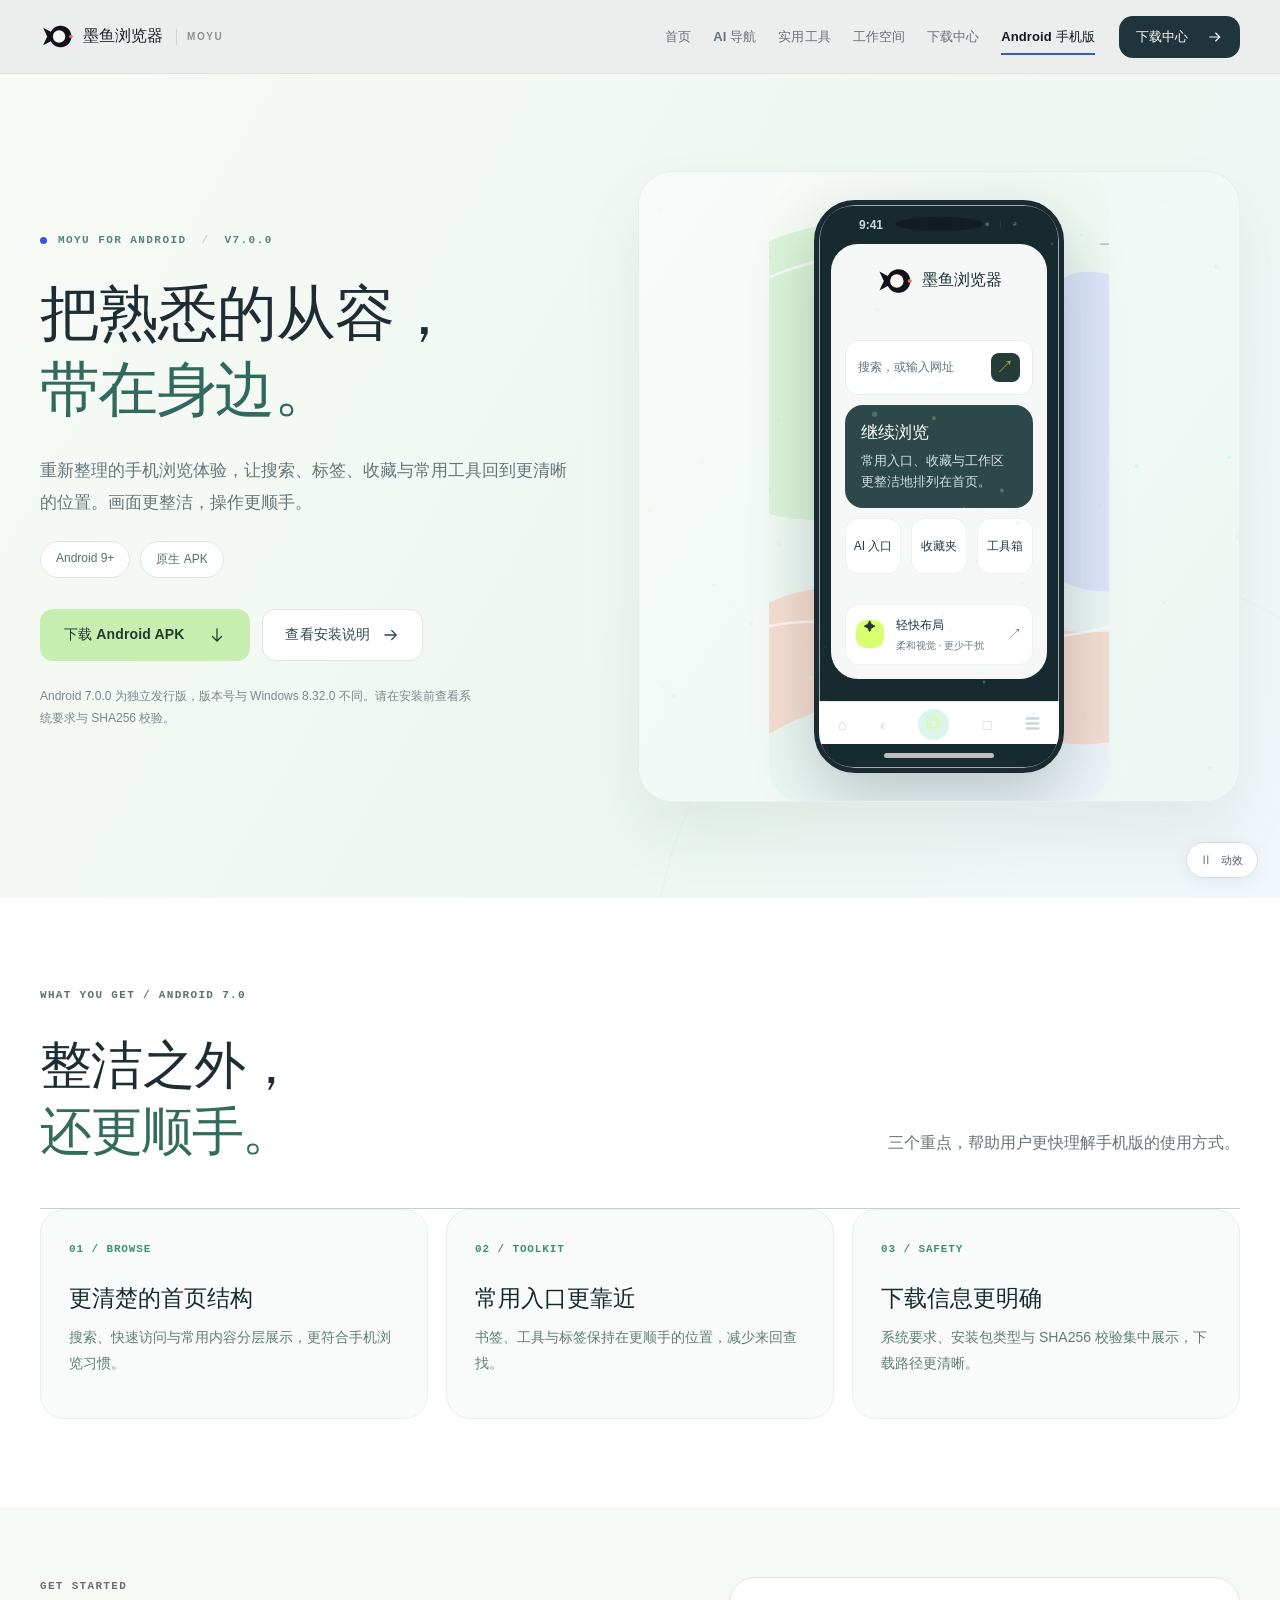
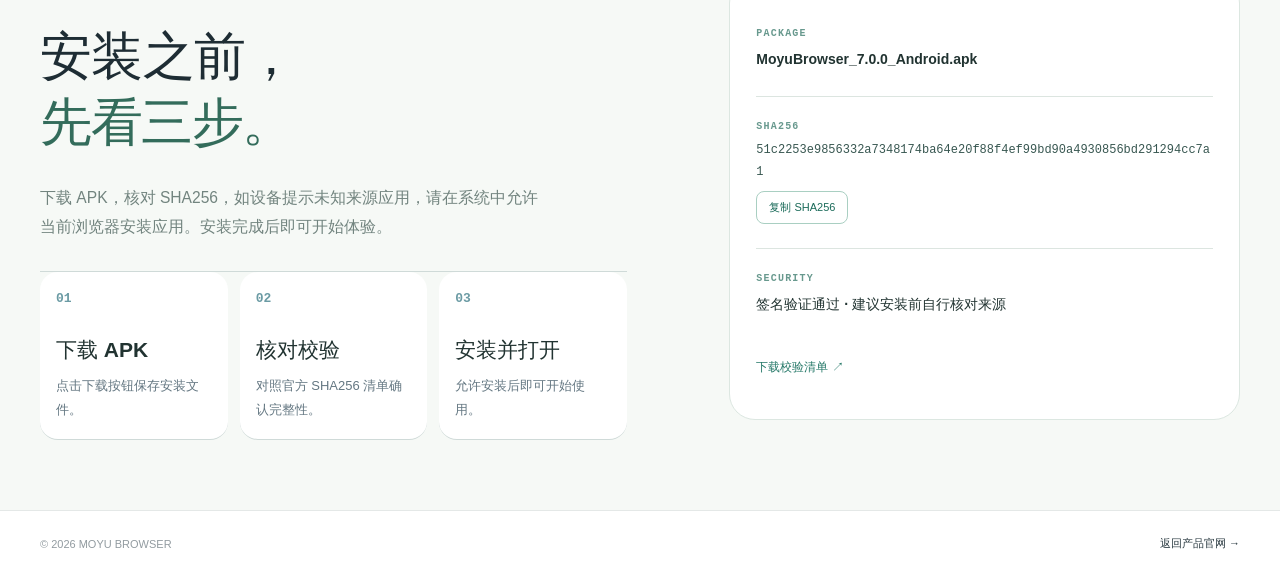
==== commit 5a7a171c: "Release Moyu Browser V10.1: premium soft flat illustration, cohesive Android layout, refined motion" ====
--- a/android.html
+++ b/android.html
@@ -1,11 +1,12 @@
-<!doctype html><html lang="zh-CN"><head>
-<meta charset="utf-8"><meta name="viewport" content="width=device-width,initial-scale=1,viewport-fit=cover"><meta name="theme-color" content="#0c2327"><meta name="description" content="墨鱼浏览器 Android 7.0.0 手机版官方下载，适用 Android 9+，提供原生 APK 和 SHA256 校验。"><title>墨鱼浏览器 Android 手机版 · 官方下载</title>
-<link rel="icon" type="image/svg+xml" href="assets/moyu-mark.svg"><link rel="stylesheet" href="styles.css?v=8.0.0"><script src="app.js?v=8.0.0" defer></script></head>
-<body data-page="android"><a class="skip-link" href="#android-content">跳转到主要内容</a><svg class="icons" aria-hidden="true"><defs><symbol id="i-arrow" viewBox="0 0 24 24"><path d="M4 12h15m-6-6 6 6-6 6" fill="none" stroke="currentColor" stroke-width="1.7" stroke-linecap="round"/></symbol><symbol id="i-down" viewBox="0 0 24 24"><path d="M12 4v16m-6-6 6 6 6-6" fill="none" stroke="currentColor" stroke-width="1.7" stroke-linecap="round"/></symbol></defs></svg>
-<header class="site-header" id="top"><div class="header-inner"><a class="brand" href="./" aria-label="墨鱼浏览器官网首页"><img src="assets/moyu-mark.svg" alt="" width="34" height="34"><span class="brand-name">墨鱼浏览器</span><span class="brand-separator"></span><span class="brand-en">MOYU</span></a><nav class="desktop-nav" aria-label="主导航"><a href="./">首页</a><a href="./#ai">AI 导航</a><a href="./#tools">实用工具</a><a href="./#android" class="active">Android 手机版</a></nav><a class="nav-download" href="download.html">下载中心 <svg aria-hidden="true"><use href="#i-arrow"/></svg></a><button class="menu-toggle" id="menu-toggle" type="button" aria-label="打开导航菜单" aria-controls="mobile-menu" aria-expanded="false"><span></span><span></span></button></div><nav class="mobile-menu" id="mobile-menu" hidden aria-label="移动端导航"><a href="./">首页</a><a href="./#ai">AI 导航</a><a href="download.html">Windows 下载</a><a href="#android-content">Android 手机版</a></nav></header>
+<!DOCTYPE html>
+<html lang="zh-CN"><head>
+<meta charset="utf-8"/><meta content="width=device-width,initial-scale=1,viewport-fit=cover" name="viewport"/><meta content="#f7f8f6" name="theme-color"/><meta content="墨鱼浏览器 Android 7.0.0 手机版官方下载。更整洁的移动界面，提供原生 APK、系统要求与 SHA256 校验。" name="description"/><title>墨鱼浏览器 Android 手机版 · 更整洁的移动浏览体验</title>
+<link href="assets/moyu-mark.svg" rel="icon" type="image/svg+xml"/><link href="styles.css?v=10.1.0" rel="stylesheet"/><script defer="" src="app.js?v=10.1.0"></script></head>
+<body data-page="android"><a class="skip-link" href="#android-content">跳转到主要内容</a><svg aria-hidden="true" class="icons"><defs><symbol id="i-arrow" viewbox="0 0 24 24"><path d="M4 12h15m-6-6 6 6-6 6" fill="none" stroke="currentColor" stroke-linecap="round" stroke-width="1.7"></path></symbol><symbol id="i-down" viewbox="0 0 24 24"><path d="M12 4v16m-6-6 6 6 6-6" fill="none" stroke="currentColor" stroke-linecap="round" stroke-width="1.7"></path></symbol></defs></svg>
+<header class="site-header" id="top"><div class="header-inner"><a aria-label="墨鱼浏览器官网首页" class="brand" href="./"><img alt="" height="34" src="assets/moyu-mark.svg" width="34"/><span class="brand-name">墨鱼浏览器</span><span class="brand-separator"></span><span class="brand-en">MOYU</span></a><nav aria-label="主导航" class="desktop-nav"><a href="./">首页</a><a href="./#ai">AI 导航</a><a href="./#tools">实用工具</a><a href="./#workspace">工作空间</a><a href="download.html">下载中心</a><a class="active" href="#android-content">Android 手机版</a></nav><a class="nav-download" href="download.html">下载中心 <svg aria-hidden="true"><use href="#i-arrow"></use></svg></a><button aria-controls="mobile-menu" aria-expanded="false" aria-label="打开导航菜单" class="menu-toggle" id="menu-toggle" type="button"><span></span><span></span></button></div><nav aria-label="移动端导航" class="mobile-menu" hidden="" id="mobile-menu"><a href="./">首页</a><a href="./#ai">AI 导航</a><a href="download.html">下载中心</a><a href="#android-content">Android 手机版</a></nav></header>
 <main id="android-content">
-<section class="android-landing"><div class="container chapter-grid android-grid"><div class="chapter-copy android-copy"><p class="kicker" data-reveal>MOYU FOR ANDROID / V7.0.0</p><h1 class="headline" data-reveal>浏览的自在，<br><span class="emphasis">随身带着走。</span></h1><p class="copy-lead" data-reveal>专为手机触控重新整理的常用功能。搜索、标签、书签和实用入口，都有舒适的位置。</p><div class="android-meta" data-reveal><span>Android 9+</span><span>APK 7.0.0</span><span>轻量应用</span></div><div class="actions" data-reveal><a class="button button-mint" href="downloads/MoyuBrowser_7.0.0_Android.apk" download>下载 Android APK <svg aria-hidden="true"><use href="#i-down"/></svg></a><a class="link-text" href="#android-details">查看安装说明 <svg aria-hidden="true"><use href="#i-arrow"/></svg></a></div><p class="android-note" data-reveal>独立发行版：与 Windows 8.32.0 并非同一版本。下载安装前请核对安全提示与系统要求。</p></div>
-<div class="android-stage" data-reveal><img class="android-ribbon" src="assets/android-ribbon.svg" alt="" aria-hidden="true"><canvas class="motion-particles" data-particles="android" aria-hidden="true"></canvas><div class="android-phone" aria-label="Android 浏览器设计示意，非实际应用截图"><div class="phone-sensor"></div><div class="phone-top"><span>9:41</span><span class="phone-status-dots">● ︱ ◕</span></div><div class="phone-content"><div class="phone-brand"><img src="assets/moyu-mark.svg" alt="" width="38" height="38"><span>墨鱼</span></div><div class="phone-search"><span>搜索，或输入网址</span><span class="search-arrow">↗</span></div><div class="phone-section-title">快速访问 <span>＋</span></div><div class="phone-app-grid"><div><span class="app-glyph glyph-cobalt">AI</span><small>常用入口</small></div><div><span class="app-glyph glyph-mint">⌁</span><small>收藏夹</small></div><div><span class="app-glyph glyph-coral">✦</span><small>工具</small></div><div><span class="app-glyph glyph-dark">▧</span><small>标签页</small></div></div><div class="phone-news"><span class="phone-news-symbol">✳</span><span>随手发现新灵感<small>更清爽的移动浏览</small></span><b>↗</b></div></div><div class="phone-bottom"><span>⌂</span><span>‹</span><span class="phone-bottom-focus">◎</span><span>□</span><span>☰</span></div><div class="phone-home-indicator"></div></div><div class="android-stage-caption">ILLUSTRATIVE UI · ANDROID EXPERIENCE</div></div></div></section>
-<section class="android-details" id="android-details"><div class="container"><p class="kicker">WHAT YOU GET / ANDROID 7.0</p><h2 class="headline">熟悉的功能，<br><span class="emphasis">适合手指的距离。</span></h2><div class="android-features"><article><span>01 / BROWSE</span><h3>触控与标签</h3><p>底部工具栏、标签卡片和网页查找，适合移动场景的操作习惯。</p></article><article><span>02 / BOOKMARKS</span><h3>常用网站与收藏</h3><p>管理收藏夹，整理常用网页，轻松回到重要内容。</p></article><article><span>03 / PRIVACY</span><h3>基础隐私与浏览控制</h3><p>内置基础浏览管理功能；具体网站兼容性受 Android 系统 WebView 影响。</p></article></div></div></section>
-<section class="android-install" id="install"><div class="container android-install-grid"><div><p class="kicker">GET STARTED</p><h2 class="headline">下载之前，<br><span class="emphasis">简单了解。</span></h2><p class="copy-lead">APK 版本 7.0.0，支持 Android 9 及以上。文件约 934 KB，发布证书为自签名证书。部分设备安装时可能需要允许来自浏览器的应用安装。</p><a class="button button-dark" href="downloads/MoyuBrowser_7.0.0_Android.apk" download>保存 APK 文件 <svg aria-hidden="true"><use href="#i-down"/></svg></a></div><div class="android-checks"><div><span>PACKAGE</span><strong>MoyuBrowser_7.0.0_Android.apk</strong></div><div><span>SHA256</span><code>51c2253e9856332a7348174ba64e20f88f4ef99bd90a4930856bd291294cc7a1</code><button type="button" class="copy-checksum" data-copy="51c2253e9856332a7348174ba64e20f88f4ef99bd90a4930856bd291294cc7a1">复制 SHA256</button></div><div><span>SECURITY</span><strong>签名验证通过 · 尚未完成 Android 真机矩阵测试</strong></div><a href="downloads/SHA256SUMS_Android_7.0.0.txt" download>下载校验清单 ↗</a></div></div></section></main><footer class="download-bottom"><div class="container"><span>© 2026 MOYU BROWSER</span><a href="./">返回产品官网 →</a></div></footer>
-<button class="motion-toggle" id="motion-toggle" type="button" aria-label="暂停背景动效" aria-pressed="true" title="暂停背景动效"><span class="motion-icon" aria-hidden="true">Ⅱ</span><span class="motion-label">动效</span></button></body></html>+<section class="android-landing android-landing-v9"><div class="container chapter-grid android-landing-grid-v9"><div class="chapter-copy android-copy android-copy-v9"><p class="kicker" data-reveal=""><span class="kicker-dot"></span> MOYU FOR ANDROID <span class="kicker-slash">/</span> V7.0.0</p><h1 class="headline" data-reveal="">把熟悉的从容，<br/><span class="emphasis">带在身边。</span></h1><p class="copy-lead" data-reveal="">重新整理的手机浏览体验，让搜索、标签、收藏与常用工具回到更清晰的位置。画面更整洁，操作更顺手。</p><div class="android-feature-chips" data-reveal=""><span>Android 9+</span><span>原生 APK</span></div><div class="actions" data-reveal=""><a class="button button-mint" download="" href="downloads/MoyuBrowser_7.0.0_Android.apk">下载 Android APK <svg aria-hidden="true"><use href="#i-down"></use></svg></a><a class="button button-soft" href="#android-details">查看安装说明 <svg aria-hidden="true"><use href="#i-arrow"></use></svg></a></div><p class="android-note" data-reveal="">Android 7.0.0 为独立发行版，版本号与 Windows 8.32.0 不同。请在安装前查看系统要求与 SHA256 校验。</p></div>
+<div class="android-stage android-stage-v9" data-reveal=""><canvas aria-hidden="true" class="motion-particles" data-particles="android"></canvas><div class="android-stage-shell"><div aria-hidden="true" class="android-stage-art"><img alt="" aria-hidden="true" class="v10-android-art" loading="eager" src="assets/mobile-soft-landscape.svg"/></div><div class="android-phone-card"><div aria-label="Android 浏览器设计示意，非实际应用截图" class="android-phone"><div class="phone-sensor"></div><div class="phone-top"><span>9:41</span><span class="phone-status-dots">● ︱ ◕</span></div><div class="phone-content"><div class="phone-brand"><img alt="" height="38" src="assets/moyu-mark.svg" width="38"/><span>墨鱼浏览器</span></div><div class="phone-search"><span>搜索，或输入网址</span><span class="search-arrow">↗</span></div><div class="phone-focus-card"><strong>继续浏览</strong><p>常用入口、收藏与工作区更整洁地排列在首页。</p></div><div class="phone-stack-row"><span>AI 入口</span><span>收藏夹</span><span>工具箱</span></div><div class="phone-news clean-news"><span class="phone-news-symbol">✦</span><span>轻快布局<small>柔和视觉 · 更少干扰</small></span><b>↗</b></div></div><div class="phone-bottom tidy-bottom"><span>⌂</span><span>‹</span><span class="phone-bottom-focus">◎</span><span>□</span><span>☰</span></div><div class="phone-home-indicator"></div></div></div></div></div></div></section>
+<section class="android-details android-details-v9" id="android-details"><div class="container"><div class="section-top compact"><div><p class="kicker">WHAT YOU GET / ANDROID 7.0</p><h2 class="headline">整洁之外，<br/><span class="emphasis">还更顺手。</span></h2></div><p class="copy-lead">三个重点，帮助用户更快理解手机版的使用方式。</p></div><div class="android-features v9"><article><span>01 / BROWSE</span><h3>更清楚的首页结构</h3><p>搜索、快速访问与常用内容分层展示，更符合手机浏览习惯。</p></article><article><span>02 / TOOLKIT</span><h3>常用入口更靠近</h3><p>书签、工具与标签保持在更顺手的位置，减少来回查找。</p></article><article><span>03 / SAFETY</span><h3>下载信息更明确</h3><p>系统要求、安装包类型与 SHA256 校验集中展示，下载路径更清晰。</p></article></div></div></section>
+<section class="android-install android-install-v9" id="install"><div class="container android-install-grid"><div><p class="kicker">GET STARTED</p><h2 class="headline">安装之前，<br/><span class="emphasis">先看三步。</span></h2><p class="copy-lead">下载 APK，核对 SHA256，如设备提示未知来源应用，请在系统中允许当前浏览器安装应用。安装完成后即可开始体验。</p><div class="steps-row android-steps"><article><span class="step-counter">01</span><h3>下载 APK</h3><p>点击下载按钮保存安装文件。</p></article><article><span class="step-counter">02</span><h3>核对校验</h3><p>对照官方 SHA256 清单确认完整性。</p></article><article><span class="step-counter">03</span><h3>安装并打开</h3><p>允许安装后即可开始使用。</p></article></div></div><div class="android-checks clean"><div><span>PACKAGE</span><strong>MoyuBrowser_7.0.0_Android.apk</strong></div><div><span>SHA256</span><code>51c2253e9856332a7348174ba64e20f88f4ef99bd90a4930856bd291294cc7a1</code><button class="copy-checksum" data-copy="51c2253e9856332a7348174ba64e20f88f4ef99bd90a4930856bd291294cc7a1" type="button">复制 SHA256</button></div><div><span>SECURITY</span><strong>签名验证通过 · 建议安装前自行核对来源</strong></div><a download="" href="downloads/SHA256SUMS_Android_7.0.0.txt">下载校验清单 ↗</a></div></div></section></main><footer class="download-bottom"><div class="container"><span>© 2026 MOYU BROWSER</span><a href="./">返回产品官网 →</a></div></footer>
+<button aria-label="暂停背景动效" aria-pressed="true" class="motion-toggle" id="motion-toggle" title="暂停背景动效" type="button"><span aria-hidden="true" class="motion-icon">Ⅱ</span><span class="motion-label">动效</span></button></body></html>
--- a/styles.css
+++ b/styles.css
@@ -188,4 +188,312 @@
 body[data-page="android"] .mobile-menu{color:#182027}
 .android-phone .phone-sensor{width:12px;height:12px;top:12px;border-radius:50%;background:#0a1618}
 .tools-illustration{width:42%;height:72%;right:-4%;top:15%;opacity:.14}
-@media(max-width:650px){.tools-illustration{width:52%;height:65%;right:-10%;top:18%;opacity:.1}}+@media(max-width:650px){.tools-illustration{width:52%;height:65%;right:-10%;top:18%;opacity:.1}}
+
+
+/* ===== MOYU V9 / Hero + Android refinement ===== */
+:root{--mint:#d8ff6f;--mint-deep:#c8ef63;--paper:#fbfcf8;--soft-blue:#eef4ff;--soft-green:#f0ffe5;--soft-line:rgba(24,32,39,.08);--shadow-xl:0 42px 90px rgba(17,28,39,.10);--shadow-lg:0 26px 62px rgba(17,28,39,.09)}
+body{background:linear-gradient(180deg,#f7f8f6 0%,#f5f7f3 100%)}
+.button-soft{display:inline-flex;align-items:center;justify-content:center;gap:12px;min-height:54px;padding:0 22px;border-radius:16px;background:rgba(255,255,255,.8);color:#172127;border:1px solid rgba(23,33,39,.08);box-shadow:0 10px 28px rgba(18,28,39,.05);transition:transform .3s var(--ease),box-shadow .3s var(--ease),background .2s ease}
+.button-soft:hover{transform:translateY(-2px);background:#fff;box-shadow:0 16px 34px rgba(18,28,39,.08)}
+.button-full{width:100%}
+.chapter-hero-v9{padding-top:56px;padding-bottom:38px;background:
+radial-gradient(circle at 13% 18%, rgba(216,255,111,.18), transparent 22%),
+radial-gradient(circle at 91% 18%, rgba(63,87,232,.08), transparent 24%),
+linear-gradient(180deg,#f7f8f6 0%,#f8faf5 100%)}
+.hero-grid-v9{align-items:center;grid-template-columns:minmax(0,1.02fr) minmax(540px,.98fr);gap:min(6vw,72px)}
+.hero-copy-v9{padding-top:14px;max-width:620px}
+.hero-title-v9{font-size:clamp(54px,6vw,94px);line-height:.98;letter-spacing:-.055em;max-width:8.1em}
+.hero-title-v9 .emphasis{display:inline-block;margin-top:14px;color:#1b252d;position:relative}
+.hero-title-v9 .emphasis::after{content:"";position:absolute;left:0;right:0;bottom:.06em;height:.28em;background:rgba(216,255,111,.72);z-index:-1;border-radius:999px}
+.hero-lead-v9{max-width:34em;font-size:19px;line-height:1.75;color:#576169}
+.hero-actions-v9{margin-top:34px;gap:14px;flex-wrap:wrap}.hero-actions-v9 .button{min-height:56px;border-radius:18px;padding:0 24px}
+.hero-meta-v9{display:flex;flex-wrap:wrap;gap:10px;margin-top:22px}.hero-meta-v9 span{padding:10px 14px;border-radius:999px;background:rgba(255,255,255,.75);border:1px solid rgba(23,33,39,.06);font-size:13px;color:#41505b;box-shadow:0 8px 22px rgba(17,28,39,.04)}
+.hero-note-line{display:flex;align-items:center;gap:12px;margin-top:20px;color:#6d777f;font-size:13px;letter-spacing:.08em;text-transform:uppercase}.hero-note-line i{display:block;width:20px;height:1px;background:#cad2cd}
+.hero-visual-v9{position:relative;min-height:720px;border-radius:38px;padding:34px;background:linear-gradient(180deg,rgba(255,255,255,.9),rgba(246,248,244,.92));border:1px solid rgba(20,30,40,.06);box-shadow:var(--shadow-xl);overflow:hidden}
+.hero-visual-v9::before{content:"";position:absolute;inset:0;background:linear-gradient(180deg,rgba(255,255,255,.12),rgba(255,255,255,0));pointer-events:none}
+.hero-scene-v9{position:relative;height:100%;min-height:648px;display:flex;align-items:center;justify-content:center}
+.hero-soft-illustration{position:absolute;inset:36px;border-radius:34px;overflow:hidden;background:linear-gradient(145deg,#fcfdf9 0%,#eef5ff 55%,#f5f6ef 100%);border:1px solid rgba(18,28,39,.05)}
+.illustration-bubble{position:absolute;border-radius:999px;filter:blur(.2px)}
+.bubble-a{width:360px;height:360px;background:linear-gradient(145deg,rgba(216,255,111,.54),rgba(216,255,111,.06));left:-78px;top:-54px}
+.bubble-b{width:260px;height:260px;background:linear-gradient(145deg,rgba(63,87,232,.14),rgba(63,87,232,.02));right:-40px;top:62px}
+.bubble-c{width:320px;height:320px;background:linear-gradient(145deg,rgba(68,219,192,.18),rgba(68,219,192,.03));right:30px;bottom:-98px}
+.illustration-wave{position:absolute;border-radius:32px;background:rgba(255,255,255,.62);border:1px solid rgba(255,255,255,.86);backdrop-filter:blur(8px);-webkit-backdrop-filter:blur(8px);box-shadow:0 12px 30px rgba(15,25,36,.05)}
+.wave-a{width:58%;height:92px;left:8%;top:15%;transform:rotate(-11deg)}
+.wave-b{width:54%;height:84px;right:11%;bottom:17%;transform:rotate(12deg)}
+.illustration-card{position:absolute;display:flex;flex-direction:column;gap:8px;padding:18px 18px 16px;border-radius:20px;background:rgba(255,255,255,.92);border:1px solid rgba(20,30,40,.06);box-shadow:0 14px 30px rgba(17,28,39,.07);color:#22303a;max-width:220px}
+.left-card{left:44px;bottom:78px}.right-card{right:40px;top:56px}.mini-eyebrow{font-size:11px;letter-spacing:.14em;color:#6e7680}.illustration-card strong{font-size:18px;letter-spacing:-.03em}.illustration-card small{font-size:13px;color:#68727a;line-height:1.6}
+.hero-device-shell{position:relative;z-index:2;width:min(92%,660px);padding:36px 0 18px}
+.hero-device-halo{position:absolute;inset:28px 24px 0;border-radius:28px;background:radial-gradient(circle at 42% 26%, rgba(216,255,111,.42), transparent 30%), radial-gradient(circle at 82% 42%, rgba(63,87,232,.15), transparent 24%), radial-gradient(circle at 35% 88%, rgba(68,219,192,.18), transparent 27%);filter:blur(10px)}
+.hero-window{position:relative;margin:0 auto;border-radius:28px;overflow:hidden;border:1px solid rgba(23,33,39,.07);box-shadow:0 30px 62px rgba(17,28,39,.16)}
+.hero-window img{display:block;width:100%;height:auto}
+.scene-orbit{position:absolute;border:1px solid rgba(30,48,72,.12);border-radius:999px}.orbit-a{width:660px;height:660px}.orbit-b{width:540px;height:540px}.scene-glow{position:absolute;border-radius:999px;filter:blur(34px);opacity:.78}.glow-a{width:160px;height:160px;background:rgba(216,255,111,.38);top:92px;left:52px}.glow-b{width:132px;height:132px;background:rgba(63,87,232,.14);right:76px;bottom:92px}
+.hero-floating-points{position:absolute;inset:0;pointer-events:none}.hero-floating-points span{position:absolute;width:12px;height:12px;border-radius:50%;background:#d8ff6f;box-shadow:0 0 0 7px rgba(216,255,111,.14)}.hero-floating-points span:nth-child(1){left:10%;top:18%}.hero-floating-points span:nth-child(2){right:15%;top:26%;background:#7fead8;box-shadow:0 0 0 7px rgba(127,234,216,.16)}.hero-floating-points span:nth-child(3){right:20%;bottom:18%;background:#9bacff;box-shadow:0 0 0 7px rgba(155,172,255,.16)}
+.hero-caption-v9{position:absolute;left:34px;right:34px;bottom:22px;z-index:3;display:flex;justify-content:space-between;gap:12px;flex-wrap:wrap;color:#778089;font-size:11px;letter-spacing:.16em;text-transform:uppercase}
+.scroll-next-v9{margin-top:18px}
+.chapter-android-v9{padding-top:76px;padding-bottom:76px;background:linear-gradient(180deg,#f6f8f4 0%,#eef6f3 100%)}
+.android-grid-v9{align-items:center;grid-template-columns:minmax(0,.92fr) minmax(540px,1.08fr);gap:min(6vw,72px)}
+.android-copy-v9{max-width:560px}.android-feature-chips{display:flex;flex-wrap:wrap;gap:10px;margin:22px 0 8px}.android-feature-chips span{padding:10px 14px;border-radius:999px;background:#fff;border:1px solid rgba(20,30,40,.06);font-size:13px;color:#43515b;box-shadow:0 8px 22px rgba(17,28,39,.05)}
+.android-stage-v9{position:relative;padding:22px;border-radius:34px;background:linear-gradient(180deg,rgba(255,255,255,.84),rgba(249,251,247,.9));border:1px solid rgba(22,30,39,.06);box-shadow:var(--shadow-lg);overflow:hidden}
+.android-stage-shell{position:relative;min-height:710px;display:grid;grid-template-columns:minmax(280px,1fr) minmax(220px,300px);align-items:center;gap:24px;padding:20px 20px 52px}
+.android-stage-art{position:absolute;inset:12px;border-radius:28px;background:linear-gradient(145deg,#fbfcf9 0%,#eff8ff 55%,#eef9f2 100%);overflow:hidden}
+.art-ribbon{position:absolute;border-radius:999px;opacity:.9}.main-ribbon{width:520px;height:520px;left:-150px;top:-70px;background:radial-gradient(circle at 42% 42%, rgba(216,255,111,.7), rgba(216,255,111,.12) 48%, transparent 70%)}.secondary-ribbon{width:460px;height:460px;right:-110px;bottom:-130px;background:radial-gradient(circle at 45% 45%, rgba(72,226,206,.42), rgba(72,226,206,.06) 46%, transparent 72%)}
+.art-node{position:absolute;border-radius:999px;border:1px solid rgba(39,68,88,.1);background:rgba(255,255,255,.72);box-shadow:0 10px 20px rgba(17,28,39,.05)}.node-a{width:140px;height:140px;right:58px;top:50px}.node-b{width:82px;height:82px;left:94px;bottom:118px}.node-c{width:44px;height:44px;right:250px;top:190px}
+.android-phone-card,.android-download-card{position:relative;z-index:2}.android-phone-card{display:flex;justify-content:center}
+.android-phone{width:312px;max-width:100%;padding:16px 14px 18px;background:linear-gradient(180deg,#16212a,#0e161f);border-radius:34px;box-shadow:0 28px 60px rgba(12,22,32,.26);color:#fff;border:1px solid rgba(255,255,255,.05)}
+.phone-sensor{width:106px;height:22px;border-radius:999px;background:#0a1016;margin:0 auto 14px}.phone-top{display:flex;justify-content:space-between;align-items:center;padding:0 8px 12px;font-size:12px;color:#ccd8dd}.phone-content{border-radius:26px;background:linear-gradient(180deg,#f5f8f8,#edf3f1);padding:18px;color:#1d2830;min-height:548px;display:flex;flex-direction:column;gap:14px}.phone-brand{display:flex;align-items:center;gap:10px;font-size:17px;font-weight:700}.phone-brand img{width:36px;height:36px}.phone-search{display:flex;align-items:center;justify-content:space-between;padding:14px 16px;border-radius:18px;background:#fff;border:1px solid rgba(16,28,39,.06);font-size:14px;color:#63707a;box-shadow:0 10px 20px rgba(17,28,39,.04)}.search-arrow{color:#9eb12d;font-size:18px}
+.phone-focus-card{padding:18px;border-radius:22px;background:linear-gradient(135deg,#1e2832,#2a3947);color:#fff;box-shadow:0 16px 28px rgba(16,24,32,.20)}.phone-focus-card strong{display:block;font-size:19px;margin-bottom:6px}.phone-focus-card p{margin:0;font-size:13px;line-height:1.65;color:#d5e0e5}
+.phone-stack-row{display:grid;grid-template-columns:repeat(3,1fr);gap:10px}.phone-stack-row span{display:flex;align-items:center;justify-content:center;min-height:70px;padding:10px;border-radius:18px;background:#fff;border:1px solid rgba(16,28,39,.06);font-size:13px;color:#2a3841;box-shadow:0 8px 18px rgba(17,28,39,.04)}
+.clean-news{margin-top:auto}.phone-news{display:flex;align-items:center;gap:12px;padding:14px 16px;border-radius:20px;background:#fff;border:1px solid rgba(16,28,39,.06);box-shadow:0 10px 20px rgba(17,28,39,.05)}.phone-news span{display:flex;flex-direction:column;font-size:14px;font-weight:600;color:#25323b}.phone-news small{font-size:12px;font-weight:500;color:#6b7780;margin-top:4px}.phone-news-symbol{display:inline-grid;place-items:center;width:34px;height:34px;border-radius:12px;background:#d8ff6f;color:#182027;font-weight:800;flex:0 0 34px}.phone-news b{margin-left:auto;color:#7a858d}.tidy-bottom{display:flex;align-items:center;justify-content:space-between;padding:12px 10px 8px;color:#c9d4d9;font-size:19px}.phone-bottom-focus{color:#d8ff6f}.phone-home-indicator{width:110px;height:5px;border-radius:999px;background:rgba(255,255,255,.7);margin:4px auto 0}
+.android-download-card{padding:24px;border-radius:28px;background:rgba(255,255,255,.88);border:1px solid rgba(16,28,39,.07);box-shadow:0 20px 34px rgba(16,28,39,.08);display:flex;flex-direction:column;gap:18px;min-width:0}.android-download-top strong{display:block;font-size:22px;letter-spacing:-.03em;color:#1d2831;margin-top:6px}.android-download-list{list-style:none;padding:0;margin:0;display:grid;gap:12px}.android-download-list li{display:flex;justify-content:space-between;gap:18px;padding:12px 0;border-bottom:1px solid rgba(18,28,39,.08);font-size:14px;color:#55626c}.android-download-list li:last-child{border-bottom:0}.android-download-list b{color:#1a2430;font-size:15px;text-align:right}.card-link{justify-content:center}.android-stage-caption{position:relative;z-index:2;padding:0 6px;color:#758089;font-size:11px;letter-spacing:.16em;text-transform:uppercase}
+.android-landing-v9{padding:64px 0 36px;background:linear-gradient(180deg,#f7f8f6 0%,#f3f7f3 100%)}.android-landing-grid-v9{align-items:center;grid-template-columns:minmax(0,.92fr) minmax(540px,1.08fr);gap:min(6vw,72px)}
+.android-details-v9 .android-features.v9{margin-top:30px;display:grid;grid-template-columns:repeat(3,minmax(0,1fr));gap:18px}.android-details-v9 .android-features article{padding:28px;border-radius:24px;background:#fff;border:1px solid rgba(18,28,39,.06);box-shadow:0 14px 30px rgba(17,28,39,.05)}
+.android-install-v9{padding-top:28px}.android-steps{margin-top:26px}.android-checks.clean{padding:26px;border-radius:26px;background:#fff;border:1px solid rgba(18,28,39,.06);box-shadow:0 14px 30px rgba(17,28,39,.05)}
+.chapter-ai,.chapter-tools,.chapter-work,.chapter-personal,.chapter-final,.download-hero,.download-android,.download-info,.download-faq,.android-details,.android-install{position:relative}
+@media (max-width: 1180px){.hero-grid-v9,.android-grid-v9,.android-landing-grid-v9{grid-template-columns:1fr;gap:32px}.hero-copy-v9,.android-copy-v9{max-width:none}.hero-visual-v9{min-height:unset}.hero-scene-v9{min-height:600px}.android-stage-shell{grid-template-columns:1fr;justify-items:center;padding-bottom:44px}.android-download-card{width:min(100%,420px)}}
+@media (max-width: 800px){.container{width:min(var(--container),calc(100% - 36px))}.hero-title-v9{font-size:clamp(46px,13vw,70px)}.hero-visual-v9{padding:18px;border-radius:28px}.hero-soft-illustration{inset:12px;border-radius:24px}.left-card{left:18px;bottom:58px}.right-card{right:18px;top:32px}.hero-device-shell{width:100%;padding-top:42px}.hero-caption-v9{left:20px;right:20px;bottom:16px;gap:8px}.android-stage-v9{padding:14px}.android-stage-shell{padding:12px 12px 40px}.android-phone{width:min(100%,312px)}.android-details-v9 .android-features.v9{grid-template-columns:1fr}.hero-note-line{flex-wrap:wrap;gap:8px}.hero-note-line i{width:12px}}
+@media (max-width: 560px){.chapter-hero-v9{padding-top:34px}.hero-actions-v9 .button,.actions .button-soft,.actions .button-mint,.actions .button-dark{width:100%}.hero-meta-v9 span,.android-feature-chips span{font-size:12px;padding:9px 12px}.hero-scene-v9{min-height:520px}.orbit-a{width:430px;height:430px}.orbit-b{width:340px;height:340px}.illustration-card{max-width:170px;padding:14px 14px 12px}.illustration-card strong{font-size:15px}.illustration-card small{font-size:12px}.wave-a{height:70px}.wave-b{height:64px}.android-download-list li{flex-direction:column;align-items:flex-start}.android-download-list b{text-align:left}.android-stage-caption,.hero-caption-v9{font-size:10px;letter-spacing:.12em}}
+/* MOYU V10 - Soft Editorial, a single cohesive visual system. */
+:root {
+ --v10-paper:#f8faf7;--v10-ink:#1e2d34;--v10-body:#63727a;
+ --v10-mint:#d8f6de;--v10-blue:#e7ecfc;--v10-lime:#d6f3a2;
+ --v10-coral:#f8e1d8;--v10-ease:cubic-bezier(.22,1,.36,1);
+}
+html{scroll-padding-top:74px}
+body{color:var(--v10-ink);background:var(--v10-paper)}
+.container,.header-inner{width:min(1200px,calc(100% - 80px));margin-inline:auto}
+.site-header{height:74px;background:rgba(248,250,247,.95);border-bottom:1px solid rgba(33,55,66,.065)}
+.header-inner{gap:24px}.header-inner .brand{gap:10px}.brand-name{font-size:16px;letter-spacing:0;font-weight:720}.brand-en{font-size:10px;letter-spacing:.16em}
+.desktop-nav{gap:clamp(15px,1.7vw,30px)}.desktop-nav a{font-size:13px;letter-spacing:.01em;color:#66737b}
+.nav-download{min-height:42px;background:#1d3035;border-radius:14px;padding:9px 17px;font-size:13px;box-shadow:none}
+.nav-download:hover{background:#334850}.mobile-menu{top:74px;border-radius:0 0 22px 22px}
+.top-progress span{background:#7db2a0}
+.chapter{min-height:min(840px,calc(100svh - 74px));overflow:hidden}
+.chapter .kicker,.android-landing .kicker,.download-hero .kicker{font-size:11px;font-weight:760;letter-spacing:.13em}
+.headline,.android-landing .headline,.download-hero .headline,.android-details .headline,.android-install .headline{font-size:clamp(38px,4.35vw,62px);font-weight:710;line-height:1.24;letter-spacing:-.014em}
+.copy-lead{font-size:clamp(15px,1.22vw,18px);line-height:1.88;letter-spacing:0;max-width:32em}
+.copy-mini{line-height:1.8}
+.button,.button-soft,.button-dark,.button-mint{border-radius:13px;min-height:52px;font-weight:690;letter-spacing:.01em;transition:transform .24s var(--v10-ease),box-shadow .24s var(--v10-ease),background-color .24s}
+.button:hover{transform:translateY(-2px)}.button svg,.button-soft svg{width:18px;height:18px}
+.button-dark,.nav-download{background:#20343b;color:#fff}.button-dark:hover{background:#34484e}
+.button-soft{background:rgba(255,255,255,.86);border:1px solid #dce5e1;color:#20343b;box-shadow:none}
+.button-soft:hover{box-shadow:0 12px 25px rgba(34,55,67,.06)}
+.button-mint{background:#cdefa5;color:#21372f;box-shadow:none}
+.button-mint:hover{background:#bde894}
+.link-text{font-size:14px;font-weight:660}
+/* Home: calm split composition, hero illustration is the only ornamental scene. */
+body[data-page=home] .chapter-hero-v9{min-height:calc(100svh - 74px);padding:52px 0 36px;background:radial-gradient(ellipse at 9% 32%,#eef7ed 0%,transparent 42%),linear-gradient(110deg,#fafcf8 0%,#f5f8f7 100%)}
+body[data-page=home] .hero-grid-v9{display:grid;grid-template-columns:minmax(0,.93fr) minmax(0,1.07fr);align-items:center;gap:clamp(38px,5vw,76px)}
+body[data-page=home] .hero-copy-v9{padding:16px 0 30px;max-width:560px}
+body[data-page=home] .hero-title-v9{max-width:none;margin:28px 0 24px;font-size:clamp(56px,5.2vw,78px);font-weight:735;letter-spacing:-.018em;line-height:1.26;color:var(--v10-ink)}
+body[data-page=home] .hero-title-v9 .emphasis{display:inline;margin:0;color:var(--v10-ink)}
+body[data-page=home] .hero-title-v9 .emphasis::after{height:.16em;bottom:.08em;background:#d9f2ce;opacity:.8;border-radius:8px}
+body[data-page=home] .hero-lead-v9{max-width:29em;font-size:18px;line-height:1.9;color:#67767d}
+body[data-page=home] .hero-actions-v9{display:flex;align-items:center;gap:12px;margin:32px 0 0}
+body[data-page=home] .hero-actions-v9 .button{min-height:54px;border-radius:14px;padding:0 20px}
+body[data-page=home] .hero-meta-v9{margin-top:24px;display:flex;gap:14px;flex-wrap:wrap}
+body[data-page=home] .hero-meta-v9 span{box-shadow:none;background:transparent;border:0;border-right:1px solid #cfd9d7;border-radius:0;padding:0 14px 0 0;color:#78858a;font-size:12px;letter-spacing:.01em}
+body[data-page=home] .hero-meta-v9 span:last-child{border-right:0}
+body[data-page=home] .hero-visual-v9{height:auto;min-height:600px;border-radius:32px;background:#eff4f2;border:1px solid rgba(37,65,75,.035);padding:22px;box-shadow:0 30px 64px rgba(30,50,63,.07);isolation:isolate;overflow:hidden}
+body[data-page=home] .hero-visual-v9::before{display:none}
+body[data-page=home] .hero-scene-v9{min-height:555px;display:flex;align-items:center;justify-content:center;isolation:isolate}
+body[data-page=home] .hero-soft-illustration{position:absolute;inset:0;border-radius:24px;overflow:hidden;border:0;background:#f5f9f6}
+.v10-flat-art,.v10-android-art{width:100%;height:100%;object-fit:cover;display:block;pointer-events:none}
+body[data-page=home] .scene-orbit{border-color:rgba(76,114,116,.12);z-index:1}
+body[data-page=home] .orbit-a{width:540px;height:540px;animation:v10Orbit 56s linear infinite}
+body[data-page=home] .orbit-b{width:410px;height:410px;animation:v10Orbit 71s linear infinite reverse}
+body[data-page=home] .scene-glow{display:none}
+body[data-page=home] .hero-device-shell{width:94%;max-width:690px;position:relative;z-index:3;padding:30px 0;transform:translateY(4px)}
+body[data-page=home] .hero-device-halo{inset:0;border-radius:28px;filter:blur(12px);background:radial-gradient(circle at 50% 54%,rgba(255,255,255,.85),transparent 72%)}
+body[data-page=home] .hero-window{max-width:645px;border-radius:18px;background:#fff;border:1px solid rgba(30,53,61,.08);box-shadow:0 32px 70px rgba(24,46,56,.2);transform:perspective(1200px) rotateY(-4deg) rotateX(2deg);transition:transform .75s var(--v10-ease);animation:v10Device 8s ease-in-out infinite}
+body[data-page=home] .hero-window:hover{transform:perspective(1200px) rotateY(0) rotateX(0)}
+body[data-page=home] .hero-window .window-toolbar{display:none}
+body[data-page=home] .hero-window img{width:100%;height:auto;display:block}
+body[data-page=home] .hero-visual-v9 .motion-particles{opacity:.54;pointer-events:none;z-index:2}
+body[data-page=home] .scroll-next-v9{position:relative;display:flex;align-items:center;gap:10px;justify-content:center;margin:12px auto 0;color:#79868b;font-size:12px}
+body[data-page=home] .scroll-next-v9 svg{width:17px;height:17px;animation:v10Arrow 2.3s ease-in-out infinite}
+/* Design language continues across the rest of the site. */
+.chapter-ai{background:#18253b;color:#f3f5ff}
+.chapter-ai .headline{color:#fff}.chapter-ai .headline .emphasis{color:#c8e1d4}
+.chapter-ai .copy-lead,.chapter-ai .copy-mini{color:#ccd3e1}
+.chapter-ai .ai-panel{border-radius:24px;box-shadow:0 28px 70px rgba(5,14,29,.22);background:#25334a}
+.chapter-tools{background:#edf6f5}.chapter-tools .headline .emphasis{color:#238779}
+.chapter-tools .tool-display{border-radius:28px;box-shadow:0 16px 42px rgba(28,54,64,.06)}
+.chapter-work{background:#fcfaf6}.chapter-work .headline .emphasis{color:#364958}
+.chapter-work .work-window{border-radius:26px;box-shadow:0 24px 64px rgba(20,35,51,.09)}
+.chapter-personal{background:#f3f3f9}.chapter-personal .headline .emphasis{color:#545e96}
+.chapter-personal .personal-preview{border-radius:26px;box-shadow:0 22px 56px rgba(39,44,63,.07)}
+.chapter-final{background:#182b31}
+.chapter-final .headline{color:#fff}.chapter-final .headline .emphasis{color:#d5efa9}
+.chapter-final .copy-lead{color:#d2dcd7}
+/* Android: one phone, one CTA cluster, no floating or repeated download cards. */
+body[data-page=home] .chapter-android-v9,
+body[data-page=android] .android-landing-v9{background:linear-gradient(120deg,#f8faf6,#eef7f1 62%,#f1f7fb);color:var(--v10-ink);padding:74px 0}
+body[data-page=home] .android-grid-v9,
+body[data-page=android] .android-landing-grid-v9{display:grid;grid-template-columns:minmax(0,.94fr) minmax(0,1.06fr);align-items:center;gap:clamp(36px,5vw,70px)}
+body[data-page=android] .android-landing-v9 .android-copy,
+body[data-page=home] .chapter-android-v9 .android-copy{max-width:550px;color:var(--v10-ink)}
+body[data-page=android] .android-landing-v9 .headline,
+body[data-page=home] .chapter-android-v9 .headline{color:var(--v10-ink)!important;font-size:clamp(46px,4.7vw,66px)!important;line-height:1.25!important;letter-spacing:-.016em!important;font-weight:720!important;max-width:10em}
+body[data-page=android] .android-landing-v9 .headline .emphasis,
+body[data-page=home] .chapter-android-v9 .headline .emphasis{color:#31695c!important}
+body[data-page=android] .android-landing-v9 .copy-lead,
+body[data-page=home] .chapter-android-v9 .copy-lead{color:#65767a!important;font-size:17px!important;line-height:1.89!important}
+body[data-page=android] .android-landing-v9 .kicker,
+body[data-page=home] .chapter-android-v9 .kicker{color:#568477!important}
+body[data-page=android] .android-landing-v9 .android-note,
+body[data-page=home] .chapter-android-v9 .android-note{color:#7b888c!important;font-size:12px!important;line-height:1.85!important;margin-top:24px!important}
+body[data-page=home] .android-feature-chips,body[data-page=android] .android-feature-chips{gap:10px;margin:22px 0 24px}
+body[data-page=home] .android-feature-chips span,body[data-page=android] .android-feature-chips span{border-radius:999px;background:rgba(255,255,255,.82);border:1px solid #dce8df;box-shadow:none;color:#537469;font-size:12px;padding:9px 15px}
+body[data-page=android] .android-landing-v9 .actions,
+body[data-page=home] .chapter-android-v9 .actions{display:flex;gap:12px;flex-wrap:wrap}
+body[data-page=android] .android-landing-v9 .button-mint,
+body[data-page=home] .chapter-android-v9 .button-mint{background:#c6eeb0;color:#213b2d}
+body[data-page=android] .android-landing-v9 .button-soft{background:#fff;color:#2f474b}
+body[data-page=android] .android-landing-v9 .android-stage,
+body[data-page=home] .chapter-android-v9 .android-stage{border-radius:34px;padding:0;min-height:620px;background:linear-gradient(125deg,#f7fbf9,#eef7f3);border:1px solid rgba(34,63,55,.055);box-shadow:0 32px 64px rgba(35,65,55,.075);overflow:hidden}
+body[data-page=android] .android-stage-shell,
+body[data-page=home] .android-stage-shell{position:relative;display:flex!important;align-items:center;justify-content:center;gap:0;min-height:615px;padding:28px!important;isolation:isolate}
+body[data-page=android] .android-stage-art,
+body[data-page=home] .chapter-android-v9 .android-stage-art{position:absolute;inset:0;border:0;border-radius:32px;background:#f1f8f3;z-index:0}
+body[data-page=android] .android-stage-art img,
+body[data-page=home] .chapter-android-v9 .android-stage-art img{width:100%;height:100%;object-fit:cover}
+body[data-page=android] .android-phone-card,
+body[data-page=home] .chapter-android-v9 .android-phone-card{position:relative;z-index:2;display:flex;justify-content:center;width:100%}
+body[data-page=android] .android-phone,
+body[data-page=home] .chapter-android-v9 .android-phone{transform:none!important;rotate:0deg!important;position:relative;left:auto;top:auto;right:auto;bottom:auto;width:284px;max-width:88%;padding:13px 12px 15px;border:5px solid #1b2b32;border-radius:41px;background:#162a30;color:#fff;box-shadow:0 24px 64px rgba(14,34,35,.22);animation:v10Phone 7.5s ease-in-out infinite}
+body[data-page=android] .android-phone .phone-content,
+body[data-page=home] .chapter-android-v9 .phone-content{min-height:435px;gap:10px;padding:14px;border-radius:27px;background:#f5f8f6;color:#193039}
+body[data-page=android] .android-phone .phone-sensor,
+body[data-page=home] .chapter-android-v9 .phone-sensor{background:#101d22;width:88px;height:14px;margin:0 auto 9px}
+body[data-page=android] .phone-search,body[data-page=home] .chapter-android-v9 .phone-search{border-radius:13px;min-height:48px;padding:12px;font-size:12px;box-shadow:none;border:1px solid #e8eeec}
+body[data-page=android] .phone-brand,body[data-page=home] .chapter-android-v9 .phone-brand{font-size:16px}
+body[data-page=android] .phone-focus-card,
+body[data-page=home] .chapter-android-v9 .phone-focus-card{border-radius:18px;background:#2c484a;box-shadow:none;padding:16px}
+body[data-page=android] .phone-focus-card strong,body[data-page=home] .chapter-android-v9 .phone-focus-card strong{font-size:17px}
+body[data-page=android] .phone-stack-row span,body[data-page=home] .chapter-android-v9 .phone-stack-row span{border-radius:14px;min-height:56px;box-shadow:none;font-size:12px;padding:8px 4px}
+body[data-page=android] .clean-news,body[data-page=home] .chapter-android-v9 .clean-news{padding:10px;border-radius:14px;box-shadow:none;min-height:61px}
+body[data-page=android] .clean-news .phone-news-symbol,body[data-page=home] .chapter-android-v9 .phone-news-symbol{width:28px;height:28px;flex-basis:28px;border-radius:10px}
+body[data-page=android] .phone-news span,body[data-page=home] .chapter-android-v9 .phone-news span{font-size:12px}
+body[data-page=android] .phone-news small,body[data-page=home] .chapter-android-v9 .phone-news small{font-size:10px}
+body[data-page=android] .phone-bottom,body[data-page=home] .chapter-android-v9 .phone-bottom{display:flex;justify-content:space-around;gap:0;padding:10px 2px 6px;font-size:15px}
+body[data-page=android] .phone-home-indicator,body[data-page=home] .chapter-android-v9 .phone-home-indicator{margin:0 auto 2px}
+body[data-page=home] .chapter-android-v9 .motion-particles,
+body[data-page=android] .android-landing-v9 .motion-particles{z-index:1;opacity:.42;pointer-events:none}
+body[data-page=android] .android-details-v9{background:#fff;padding:88px 0}
+body[data-page=android] .android-details-v9 .headline,
+body[data-page=android] .android-install-v9 .headline{font-size:clamp(36px,4.1vw,54px)!important;color:#1e2d34!important;line-height:1.26!important}
+body[data-page=android] .android-details-v9 .headline .emphasis,
+body[data-page=android] .android-install-v9 .headline .emphasis{color:#336c5b!important}
+body[data-page=android] .android-details-v9 .android-features.v9 article{background:#f8fbf9;border-radius:24px;box-shadow:none;border-color:#e9efec;padding:28px}
+body[data-page=android] .android-install-v9{background:#f6f9f6;padding:70px 0}
+body[data-page=android] .android-install-v9 .android-checks.clean{box-shadow:none;border-color:#dce7e1}
+body[data-page=android] .android-install-v9 .android-steps{gap:12px;grid-template-columns:repeat(3,minmax(0,1fr))}
+body[data-page=android] .android-install-v9 .android-steps article{padding:16px;background:#fff;border-radius:18px}
+body[data-page=android] .android-install-v9 .android-checks code{overflow-wrap:anywhere}
+/* Downloads: one meaningful choice at a time, aligned release cards. */
+body[data-page=download] .download-hero{background:#f8faf7}
+body[data-page=download] .download-heading{align-items:center}
+body[data-page=download] .download-hero .headline{color:#1e2d34;font-size:clamp(44px,4.75vw,64px);line-height:1.25}
+body[data-page=download] .download-hero .headline .emphasis{color:#467363}
+body[data-page=download] .download-emblem{opacity:.45}
+body[data-page=download] .download-options{gap:18px}
+body[data-page=download] .download-option{border-radius:25px;box-shadow:0 14px 30px rgba(27,53,61,.055)}
+body[data-page=download] .download-android{background:#f1f8f4;padding:76px 0}
+body[data-page=download] .download-android-layout{align-items:center;gap:clamp(36px,5vw,78px)}
+body[data-page=download] .download-android-art{border-radius:30px;background:#f3f8f4;overflow:hidden;box-shadow:none;border:1px solid #e2ece5;min-height:380px}
+body[data-page=download] .download-android-copy h2{font-size:clamp(38px,4.2vw,56px);line-height:1.26;letter-spacing:-.015em}
+body[data-page=download] .download-android-copy p{line-height:1.85}
+body[data-page=download] .download-android-safe,body[data-page=download] .android-download-safe{font-size:12px;line-height:1.7;color:#768688}
+/* Lightweight motion in the art only. Accessibility is preserved. */
+@keyframes v10Phone{0%,100%{translate:0 0}50%{translate:0 -9px}}
+@keyframes v10Device{0%,100%{translate:0 0}50%{translate:0 -7px}}
+@keyframes v10Orbit{to{transform:rotate(360deg)}}
+@keyframes v10Arrow{0%,100%{transform:translateY(-2px)}50%{transform:translateY(3px)}}
+@media(max-width:1120px){
+ body[data-page=home] .hero-grid-v9,
+ body[data-page=home] .android-grid-v9,
+ body[data-page=android] .android-landing-grid-v9{grid-template-columns:1fr;gap:30px}
+ body[data-page=home] .hero-copy-v9{max-width:780px}
+ body[data-page=home] .hero-visual-v9{width:100%;max-width:820px;margin:auto;min-height:540px}
+ body[data-page=home] .hero-scene-v9{min-height:495px}
+ body[data-page=home] .chapter-hero-v9{padding-top:40px}
+ body[data-page=android] .android-stage-v9,body[data-page=home] .chapter-android-v9 .android-stage{max-width:760px;width:100%;margin:auto}
+}
+@media(max-width:860px){
+ .container,.header-inner{width:calc(100% - 44px)}
+ .site-header{height:68px}.mobile-menu{top:68px}
+ .chapter{min-height:unset;padding-block:90px}
+ body[data-page=home] .chapter-hero-v9{padding:48px 0 55px;min-height:unset}
+ body[data-page=home] .hero-title-v9{font-size:clamp(49px,8vw,72px)}
+ body[data-page=home] .hero-lead-v9{max-width:36em}
+ body[data-page=home] .hero-visual-v9{margin-top:8px;min-height:500px}
+ body[data-page=home] .hero-scene-v9{min-height:465px}
+ body[data-page=android] .android-landing-v9{padding:56px 0}
+ body[data-page=android] .android-landing-v9 .headline,body[data-page=home] .chapter-android-v9 .headline{font-size:clamp(40px,7.8vw,62px)!important}
+ body[data-page=android] .android-stage-shell,body[data-page=home] .chapter-android-v9 .android-stage-shell{min-height:610px}
+}
+@media(max-width:560px){
+ .container,.header-inner{width:calc(100% - 40px)}
+ .headline,.android-landing .headline{letter-spacing:0}
+ body[data-page=home] .hero-title-v9{font-size:clamp(40px,10.4vw,57px);line-height:1.31;margin-top:22px;margin-bottom:20px}
+ body[data-page=home] .hero-lead-v9{font-size:15px;line-height:1.85}
+ body[data-page=home] .hero-actions-v9{display:grid;grid-template-columns:1fr 1fr;gap:10px}
+ body[data-page=home] .hero-actions-v9 .button{width:100%;min-height:49px;font-size:13px;padding:0 10px;white-space:nowrap}
+ body[data-page=home] .hero-meta-v9{gap:8px 12px}
+ body[data-page=home] .hero-meta-v9 span{font-size:11px;padding-right:9px}
+ body[data-page=home] .hero-visual-v9{border-radius:25px;padding:12px;min-height:375px}
+ body[data-page=home] .hero-scene-v9{min-height:350px}
+ body[data-page=home] .hero-soft-illustration{border-radius:18px}
+ body[data-page=home] .hero-device-shell{width:100%;padding:14px 0}
+ body[data-page=home] .hero-window{border-radius:13px;box-shadow:0 18px 38px rgba(16,33,43,.18)}
+ body[data-page=home] .orbit-a{width:360px;height:360px}
+ body[data-page=home] .orbit-b{width:280px;height:280px}
+ body[data-page=home] .scroll-next-v9{margin-top:8px}
+ body[data-page=home] .chapter-android-v9{padding:66px 0}
+ body[data-page=home] .chapter-android-v9 .copy-lead,body[data-page=android] .android-landing-v9 .copy-lead{font-size:15px!important}
+ body[data-page=home] .chapter-android-v9 .android-stage,body[data-page=android] .android-landing-v9 .android-stage{min-height:520px;border-radius:26px}
+ body[data-page=android] .android-stage-shell,body[data-page=home] .chapter-android-v9 .android-stage-shell{min-height:500px;padding:18px!important}
+ body[data-page=android] .android-phone,body[data-page=home] .chapter-android-v9 .android-phone{width:252px;max-width:90%;border-width:4px;border-radius:35px;padding:10px 10px 12px}
+ body[data-page=android] .android-phone .phone-content,body[data-page=home] .chapter-android-v9 .phone-content{min-height:378px;padding:12px;gap:8px}
+ body[data-page=android] .phone-brand,body[data-page=home] .chapter-android-v9 .phone-brand{font-size:14px}
+ body[data-page=android] .phone-brand img,body[data-page=home] .chapter-android-v9 .phone-brand img{width:28px;height:28px}
+ body[data-page=android] .phone-focus-card,body[data-page=home] .chapter-android-v9 .phone-focus-card{padding:13px}
+ body[data-page=android] .phone-focus-card strong,body[data-page=home] .chapter-android-v9 .phone-focus-card strong{font-size:14px}
+ body[data-page=android] .phone-focus-card p,body[data-page=home] .chapter-android-v9 .phone-focus-card p{font-size:11px}
+ body[data-page=android] .phone-stack-row span,body[data-page=home] .chapter-android-v9 .phone-stack-row span{min-height:48px;font-size:11px}
+ body[data-page=android] .phone-news,body[data-page=home] .chapter-android-v9 .phone-news{min-height:54px}
+ body[data-page=android] .android-landing-v9 .actions{display:grid;grid-template-columns:1fr 1fr;gap:10px}
+ body[data-page=android] .android-landing-v9 .actions .button{width:100%;padding:10px;font-size:13px;min-height:50px}
+ body[data-page=android] .android-landing-v9 .headline,body[data-page=home] .chapter-android-v9 .headline{font-size:clamp(37px,9.4vw,48px)!important}
+ body[data-page=android] .android-install-v9 .android-steps{grid-template-columns:1fr}
+ body[data-page=android] .android-install-v9 .android-checks.clean{padding:20px}
+ body[data-page=download] .download-android{padding:64px 0}
+}
+@media(prefers-reduced-motion:reduce){
+ body[data-page=home] .hero-window,body[data-page=home] .scene-orbit,
+ body[data-page=android] .android-phone,body[data-page=home] .chapter-android-v9 .android-phone,
+ body[data-page=home] .scroll-next-v9 svg{animation:none!important;transition:none!important;translate:0 0!important}
+}
+
+/* V10.1: restore centered reading cue after its position becomes relative. */
+body[data-page=home] .scroll-next-v9{
+ left:auto!important;right:auto!important;bottom:auto!important;
+ width:max-content;max-width:calc(100% - 40px);padding:10px 18px;
+ border:1px solid rgba(36,63,71,.09);border-radius:999px;
+ background:rgba(255,255,255,.65);box-shadow:0 5px 18px rgba(36,63,71,.035);
+ transition:transform .25s ease,background .25s ease;
+}
+body[data-page=home] .scroll-next-v9:hover{transform:translateY(-2px);background:#fff}
+body[data-page=home] .hero-scene-v9{--pointer-x:50%;--pointer-y:45%}
+body[data-page=home] .hero-soft-illustration::after{
+ content:'';position:absolute;inset:0;pointer-events:none;
+ background:radial-gradient(ellipse 230px 210px at var(--pointer-x) var(--pointer-y),rgba(255,255,255,.24),transparent 82%);
+ transition:opacity .2s ease;
+}
+@media(max-width:560px){
+ body[data-page=home] .scroll-next-v9{display:none}
+ body[data-page=android] .android-landing-v9 .android-copy .android-note{margin-top:15px;line-height:1.75}
+ body[data-page=home] .chapter-android-v9 .android-copy .android-note{line-height:1.75}
+}
+@media(prefers-reduced-motion:reduce){body[data-page=home] .scroll-next-v9{transition:none!important}}
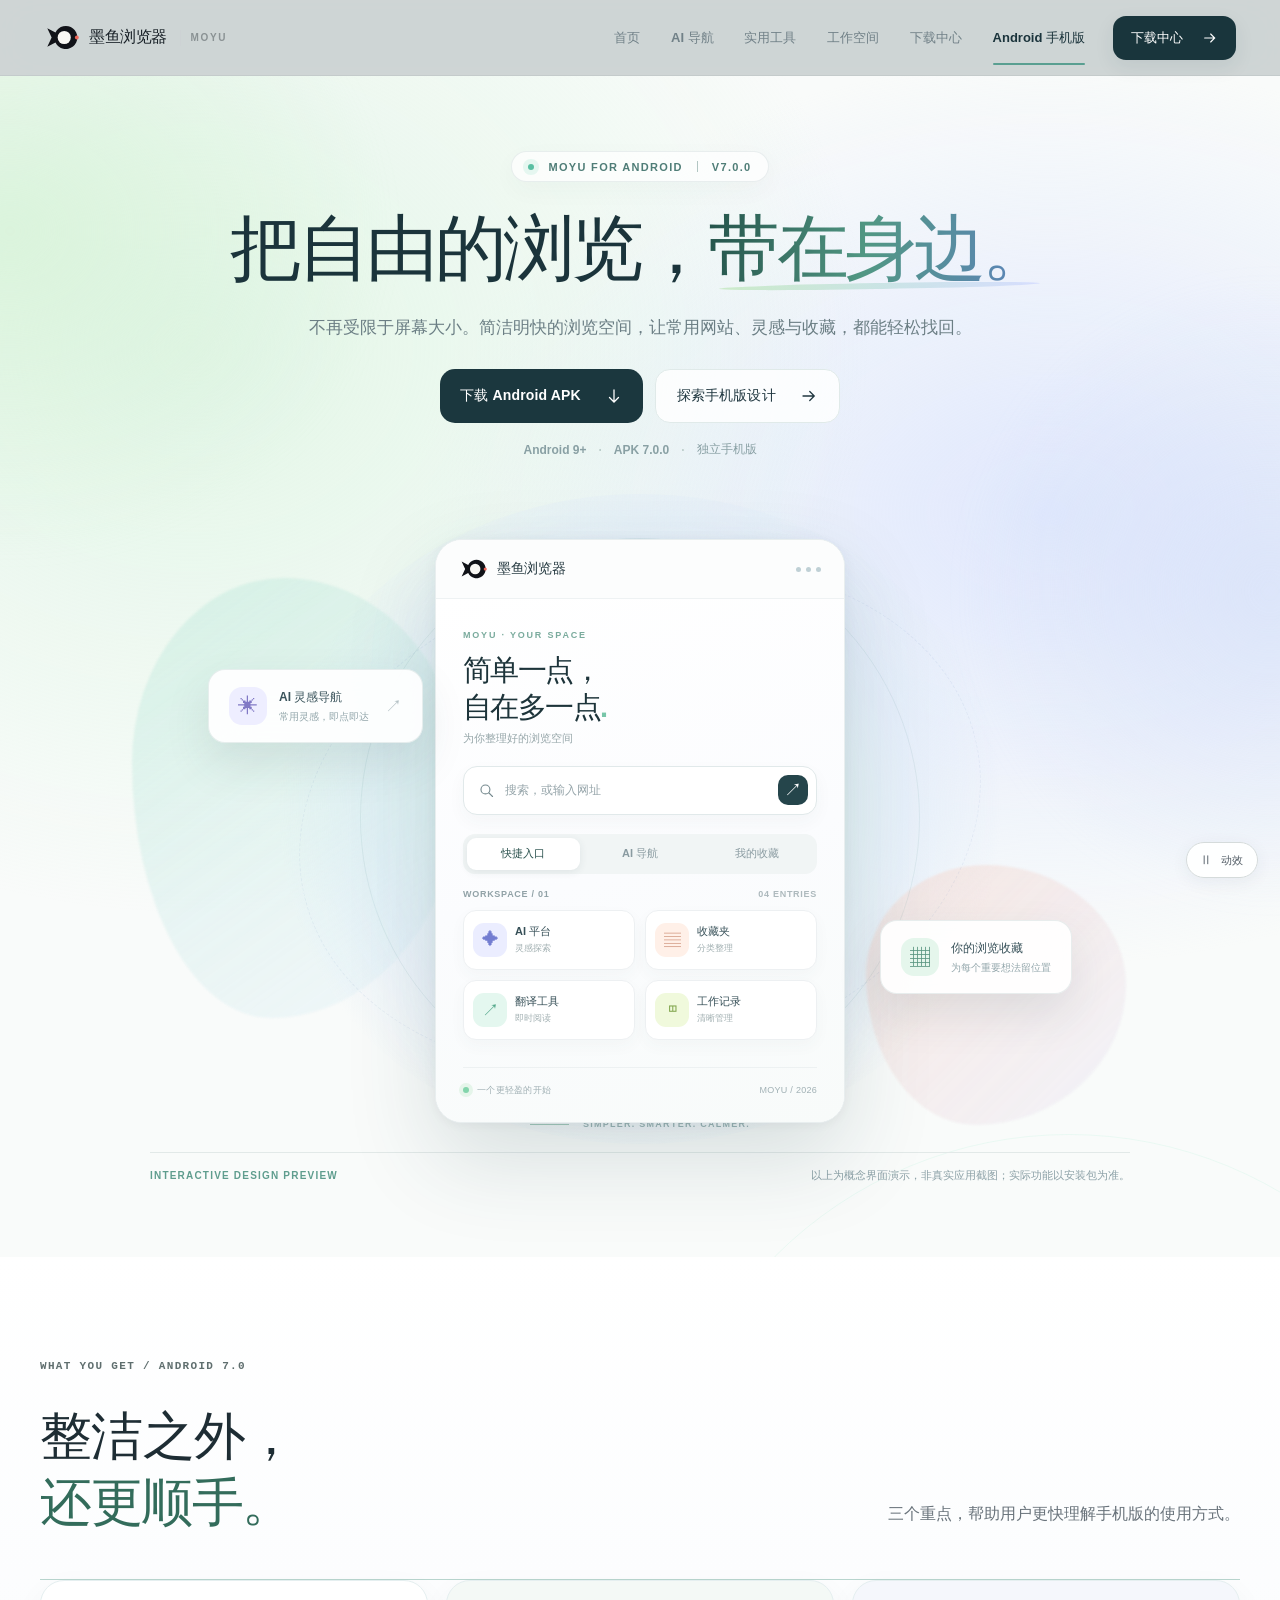
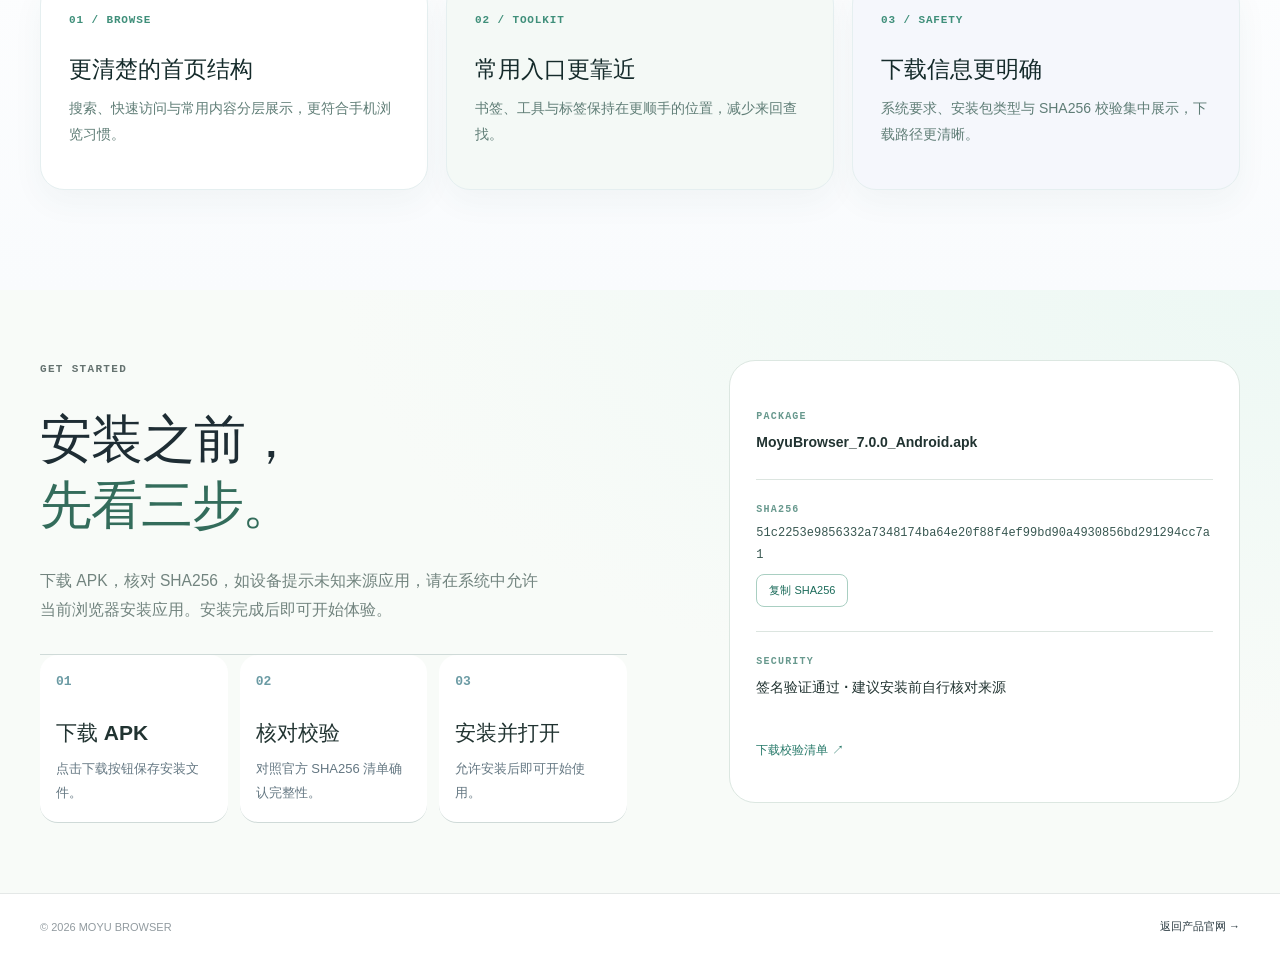
==== commit c742d550: "Deploy Moyu official website V11.0 - android.html" ====
--- a/android.html
+++ b/android.html
@@ -1,12 +1,45 @@
 <!DOCTYPE html>
 <html lang="zh-CN"><head>
 <meta charset="utf-8"/><meta content="width=device-width,initial-scale=1,viewport-fit=cover" name="viewport"/><meta content="#f7f8f6" name="theme-color"/><meta content="墨鱼浏览器 Android 7.0.0 手机版官方下载。更整洁的移动界面，提供原生 APK、系统要求与 SHA256 校验。" name="description"/><title>墨鱼浏览器 Android 手机版 · 更整洁的移动浏览体验</title>
-<link href="assets/moyu-mark.svg" rel="icon" type="image/svg+xml"/><link href="styles.css?v=10.1.0" rel="stylesheet"/><script defer="" src="app.js?v=10.1.0"></script></head>
+<link href="assets/moyu-mark.svg" rel="icon" type="image/svg+xml"/><link href="styles.css?v=11.0.0" rel="stylesheet"/><script defer="" src="app.js?v=11.0.0"></script><link href="theme-v11.css?v=11.0.0" rel="stylesheet"/><script src="motion-v11.js?v=11.0.0" defer></script></head>
 <body data-page="android"><a class="skip-link" href="#android-content">跳转到主要内容</a><svg aria-hidden="true" class="icons"><defs><symbol id="i-arrow" viewbox="0 0 24 24"><path d="M4 12h15m-6-6 6 6-6 6" fill="none" stroke="currentColor" stroke-linecap="round" stroke-width="1.7"></path></symbol><symbol id="i-down" viewbox="0 0 24 24"><path d="M12 4v16m-6-6 6 6 6-6" fill="none" stroke="currentColor" stroke-linecap="round" stroke-width="1.7"></path></symbol></defs></svg>
 <header class="site-header" id="top"><div class="header-inner"><a aria-label="墨鱼浏览器官网首页" class="brand" href="./"><img alt="" height="34" src="assets/moyu-mark.svg" width="34"/><span class="brand-name">墨鱼浏览器</span><span class="brand-separator"></span><span class="brand-en">MOYU</span></a><nav aria-label="主导航" class="desktop-nav"><a href="./">首页</a><a href="./#ai">AI 导航</a><a href="./#tools">实用工具</a><a href="./#workspace">工作空间</a><a href="download.html">下载中心</a><a class="active" href="#android-content">Android 手机版</a></nav><a class="nav-download" href="download.html">下载中心 <svg aria-hidden="true"><use href="#i-arrow"></use></svg></a><button aria-controls="mobile-menu" aria-expanded="false" aria-label="打开导航菜单" class="menu-toggle" id="menu-toggle" type="button"><span></span><span></span></button></div><nav aria-label="移动端导航" class="mobile-menu" hidden="" id="mobile-menu"><a href="./">首页</a><a href="./#ai">AI 导航</a><a href="download.html">下载中心</a><a href="#android-content">Android 手机版</a></nav></header>
 <main id="android-content">
-<section class="android-landing android-landing-v9"><div class="container chapter-grid android-landing-grid-v9"><div class="chapter-copy android-copy android-copy-v9"><p class="kicker" data-reveal=""><span class="kicker-dot"></span> MOYU FOR ANDROID <span class="kicker-slash">/</span> V7.0.0</p><h1 class="headline" data-reveal="">把熟悉的从容，<br/><span class="emphasis">带在身边。</span></h1><p class="copy-lead" data-reveal="">重新整理的手机浏览体验，让搜索、标签、收藏与常用工具回到更清晰的位置。画面更整洁，操作更顺手。</p><div class="android-feature-chips" data-reveal=""><span>Android 9+</span><span>原生 APK</span></div><div class="actions" data-reveal=""><a class="button button-mint" download="" href="downloads/MoyuBrowser_7.0.0_Android.apk">下载 Android APK <svg aria-hidden="true"><use href="#i-down"></use></svg></a><a class="button button-soft" href="#android-details">查看安装说明 <svg aria-hidden="true"><use href="#i-arrow"></use></svg></a></div><p class="android-note" data-reveal="">Android 7.0.0 为独立发行版，版本号与 Windows 8.32.0 不同。请在安装前查看系统要求与 SHA256 校验。</p></div>
-<div class="android-stage android-stage-v9" data-reveal=""><canvas aria-hidden="true" class="motion-particles" data-particles="android"></canvas><div class="android-stage-shell"><div aria-hidden="true" class="android-stage-art"><img alt="" aria-hidden="true" class="v10-android-art" loading="eager" src="assets/mobile-soft-landscape.svg"/></div><div class="android-phone-card"><div aria-label="Android 浏览器设计示意，非实际应用截图" class="android-phone"><div class="phone-sensor"></div><div class="phone-top"><span>9:41</span><span class="phone-status-dots">● ︱ ◕</span></div><div class="phone-content"><div class="phone-brand"><img alt="" height="38" src="assets/moyu-mark.svg" width="38"/><span>墨鱼浏览器</span></div><div class="phone-search"><span>搜索，或输入网址</span><span class="search-arrow">↗</span></div><div class="phone-focus-card"><strong>继续浏览</strong><p>常用入口、收藏与工作区更整洁地排列在首页。</p></div><div class="phone-stack-row"><span>AI 入口</span><span>收藏夹</span><span>工具箱</span></div><div class="phone-news clean-news"><span class="phone-news-symbol">✦</span><span>轻快布局<small>柔和视觉 · 更少干扰</small></span><b>↗</b></div></div><div class="phone-bottom tidy-bottom"><span>⌂</span><span>‹</span><span class="phone-bottom-focus">◎</span><span>□</span><span>☰</span></div><div class="phone-home-indicator"></div></div></div></div></div></div></section>
+<section class="android-landing android-landing-v11" id="android-hero">
+  <div class="android-ambient android-ambient-a" aria-hidden="true"></div><div class="android-ambient android-ambient-b" aria-hidden="true"></div>
+  <div class="container android-landing-container-v11">
+    <div class="android-top-copy">
+      <p class="hero-kicker-v11" data-reveal><span class="kicker-light"></span> MOYU FOR ANDROID <span class="hero-kicker-divider"></span> V7.0.0</p>
+      <h1 class="headline" data-reveal>把自由的浏览，<span class="hero-gradient-word">带在身边。</span></h1>
+      <p class="copy-lead" data-reveal>不再受限于屏幕大小。简洁明快的浏览空间，让常用网站、灵感与收藏，都能轻松找回。</p>
+      <div class="actions" data-reveal><a class="button button-dark button-hero-primary" download href="downloads/MoyuBrowser_7.0.0_Android.apk">下载 Android APK <svg aria-hidden="true"><use href="#i-down"></use></svg></a><a class="button button-soft" href="#android-details">探索手机版设计 <svg aria-hidden="true"><use href="#i-arrow"></use></svg></a></div>
+      <p class="android-quicknote" data-reveal>Android 9+ <span>·</span> APK 7.0.0 <span>·</span> 独立手机版</p>
+    </div>
+    <div class="android-page-scene" data-reveal><div class="moyu-app-scene" data-mobile-demo>
+  <div class="demo-atmosphere demo-atmosphere-a" aria-hidden="true"></div>
+  <div class="demo-atmosphere demo-atmosphere-b" aria-hidden="true"></div>
+  <div class="demo-orbit demo-orbit-a" aria-hidden="true"></div><div class="demo-orbit demo-orbit-b" aria-hidden="true"></div>
+  <div class="demo-float demo-float-ai" aria-hidden="true"><span class="demo-float-icon">✳</span><span><b>AI 灵感导航</b><small>常用灵感，即点即达</small></span><span class="demo-floating-arrow">↗</span></div>
+  <div class="demo-float demo-float-book" aria-hidden="true"><span class="demo-float-book-icon">▦</span><span><b>你的浏览收藏</b><small>为每个重要想法留位置</small></span></div>
+  <div class="demo-main-window" aria-label="墨鱼浏览器 Android 交互式概念展示，非真实应用截图">
+    <div class="demo-window-head"><span class="demo-brand"><img src="assets/moyu-mark.svg" alt="" width="28" height="28"><b>墨鱼浏览器</b></span><span class="demo-window-actions"><i></i><i></i><i></i></span></div>
+    <div class="demo-window-inner"><div class="demo-greeting"><span>MOYU · YOUR SPACE</span><h3>简单一点，<br>自在多一点<span class="demo-accent-dot">.</span></h3><p>为你整理好的浏览空间</p></div>
+      <div class="demo-search" aria-label="浏览器搜索框概念展示"><svg viewBox="0 0 24 24" fill="none" aria-hidden="true"><circle cx="10.5" cy="10.5" r="6.3" stroke="currentColor" stroke-width="1.6"/><path d="m15.5 15.5 5 5" stroke="currentColor" stroke-width="1.6" stroke-linecap="round"/></svg><span>搜索，或输入网址</span><span class="demo-search-submit">↗</span></div>
+      <div class="demo-switcher" role="tablist" aria-label="切换 Android 功能展示"><button type="button" class="is-active" role="tab" aria-selected="true" tabindex="0" data-demo-tab="0">快捷入口</button><button type="button" role="tab" aria-selected="false" tabindex="-1" data-demo-tab="1">AI 导航</button><button type="button" role="tab" aria-selected="false" tabindex="-1" data-demo-tab="2">我的收藏</button></div>
+      <div class="demo-content" role="tabpanel" aria-live="polite"><div class="demo-content-title"><span data-demo-label>WORKSPACE / 01</span><span class="demo-content-count" data-demo-count>04 ENTRIES</span></div><div class="demo-tile-grid" data-demo-tiles>
+        <div class="demo-tile"><span class="demo-tile-symbol sym-iris">✦</span><strong>AI 平台</strong><small>灵感探索</small></div>
+        <div class="demo-tile"><span class="demo-tile-symbol sym-coral">▤</span><strong>收藏夹</strong><small>分类整理</small></div>
+        <div class="demo-tile"><span class="demo-tile-symbol sym-mint">↗</span><strong>翻译工具</strong><small>即时阅读</small></div>
+        <div class="demo-tile"><span class="demo-tile-symbol sym-lime">◫</span><strong>工作记录</strong><small>清晰管理</small></div>
+      </div></div>
+      <div class="demo-window-bottom"><span><i class="demo-status-dot"></i> 一个更轻盈的开始</span><span>MOYU / 2026</span></div>
+    </div>
+  </div>
+  <div class="demo-ribbon" aria-hidden="true"><i></i><span>SIMPLER. SMARTER. CALMER.</span></div>
+</div></div>
+    <div class="android-demo-caption"><span>INTERACTIVE DESIGN PREVIEW</span><span>以上为概念界面演示，非真实应用截图；实际功能以安装包为准。</span></div>
+  </div>
+</section>
 <section class="android-details android-details-v9" id="android-details"><div class="container"><div class="section-top compact"><div><p class="kicker">WHAT YOU GET / ANDROID 7.0</p><h2 class="headline">整洁之外，<br/><span class="emphasis">还更顺手。</span></h2></div><p class="copy-lead">三个重点，帮助用户更快理解手机版的使用方式。</p></div><div class="android-features v9"><article><span>01 / BROWSE</span><h3>更清楚的首页结构</h3><p>搜索、快速访问与常用内容分层展示，更符合手机浏览习惯。</p></article><article><span>02 / TOOLKIT</span><h3>常用入口更靠近</h3><p>书签、工具与标签保持在更顺手的位置，减少来回查找。</p></article><article><span>03 / SAFETY</span><h3>下载信息更明确</h3><p>系统要求、安装包类型与 SHA256 校验集中展示，下载路径更清晰。</p></article></div></div></section>
 <section class="android-install android-install-v9" id="install"><div class="container android-install-grid"><div><p class="kicker">GET STARTED</p><h2 class="headline">安装之前，<br/><span class="emphasis">先看三步。</span></h2><p class="copy-lead">下载 APK，核对 SHA256，如设备提示未知来源应用，请在系统中允许当前浏览器安装应用。安装完成后即可开始体验。</p><div class="steps-row android-steps"><article><span class="step-counter">01</span><h3>下载 APK</h3><p>点击下载按钮保存安装文件。</p></article><article><span class="step-counter">02</span><h3>核对校验</h3><p>对照官方 SHA256 清单确认完整性。</p></article><article><span class="step-counter">03</span><h3>安装并打开</h3><p>允许安装后即可开始使用。</p></article></div></div><div class="android-checks clean"><div><span>PACKAGE</span><strong>MoyuBrowser_7.0.0_Android.apk</strong></div><div><span>SHA256</span><code>51c2253e9856332a7348174ba64e20f88f4ef99bd90a4930856bd291294cc7a1</code><button class="copy-checksum" data-copy="51c2253e9856332a7348174ba64e20f88f4ef99bd90a4930856bd291294cc7a1" type="button">复制 SHA256</button></div><div><span>SECURITY</span><strong>签名验证通过 · 建议安装前自行核对来源</strong></div><a download="" href="downloads/SHA256SUMS_Android_7.0.0.txt">下载校验清单 ↗</a></div></div></section></main><footer class="download-bottom"><div class="container"><span>© 2026 MOYU BROWSER</span><a href="./">返回产品官网 →</a></div></footer>
 <button aria-label="暂停背景动效" aria-pressed="true" class="motion-toggle" id="motion-toggle" title="暂停背景动效" type="button"><span aria-hidden="true" class="motion-icon">Ⅱ</span><span class="motion-label">动效</span></button></body></html>
--- a/theme-v11.css
+++ b/theme-v11.css
@@ -0,0 +1,417 @@
+/* MOYU BROWSER 11.0 / Visual Direction: Fluid Editorial. All styles scoped, zero external dependencies. */
+:root{
+ --v11-ink:#16262d;--v11-muted:#66767f;--v11-aqua:#4f968e;--v11-blue:#6777dc;
+ --v11-mint:#e0f9ed;--v11-paper:#f8faf9;--v11-border:rgba(29,62,65,.10);
+ --v11-ease:cubic-bezier(.22,1,.36,1);--v11-shadow:0 30px 90px rgba(44,71,85,.105);
+}
+html{scroll-behavior:smooth;scroll-padding-top:76px}
+body{background:var(--v11-paper);color:var(--v11-ink)}
+.site-header{height:76px;background:rgba(252,253,252,.82);-webkit-backdrop-filter:blur(22px) saturate(1.24);backdrop-filter:blur(22px) saturate(1.24);border-bottom:1px solid rgba(43,69,80,.065)}
+.header-inner{width:min(1360px,calc(100% - 88px));gap:28px}
+.site-header .brand img{width:35px;height:35px;object-fit:contain;aspect-ratio:1}
+.site-header .brand-name{font-size:16px;font-weight:735;letter-spacing:-.03em}
+.site-header .desktop-nav{gap:clamp(20px,2.4vw,38px)}
+.site-header .desktop-nav a{font-size:13px;color:#718188;letter-spacing:0;font-weight:600}
+.site-header .desktop-nav a:hover,.site-header .desktop-nav a.active{color:#1b343c}
+.site-header .desktop-nav a::after{bottom:-18px;background:#5a9f91;height:2px;border-radius:99px}
+.site-header .nav-download{height:44px;min-height:44px;padding-inline:18px;background:#19353c;border-radius:13px;box-shadow:0 7px 20px rgba(20,52,62,.08)}
+.site-header .nav-download:hover{background:#285d63;box-shadow:0 12px 26px rgba(20,52,62,.17)}
+.top-progress span{background:linear-gradient(90deg,#7cc9be,#8293e6,#c3e5a7)}
+.button{border-radius:15px;transition:transform .35s var(--v11-ease),box-shadow .35s var(--v11-ease),background .3s}
+.button:focus-visible,.demo-switcher button:focus-visible{outline:3px solid #71acec;outline-offset:3px}
+.button-dark{background:#1d383e;color:#fff}
+.button-dark:hover{background:#284d56;box-shadow:0 16px 35px rgba(22,57,66,.21)}
+.button-soft{background:rgba(255,255,255,.82);border:1px solid #e0eae9;color:#203740}
+.button-soft:hover{background:#fff;box-shadow:0 16px 32px rgba(33,64,72,.085)}
+.button-mint{background:#c6edcf;color:#1c4539}
+.button-mint:hover{background:#ace6bf;box-shadow:0 15px 30px rgba(57,130,102,.11)}
+
+/* HERO / A clear, centered statement plus a genuinely large product visual */
+body[data-page=home] .chapter-hero-v11{position:relative;display:block;isolation:isolate;min-height:0;padding:66px 0 46px;overflow:hidden;color:var(--v11-ink);background:linear-gradient(178deg,#f8faf9 0%,#f9fbfa 55%,#f5f8fb 100%)}
+body[data-page=home] .chapter-hero-v11::before{display:none}
+.chapter-hero-v11 .hero-container-v11{position:relative;z-index:2;width:min(1390px,calc(100% - 80px));margin:auto;display:flex;flex-direction:column;align-items:center}
+.hero-ambient{position:absolute;z-index:-1;border-radius:50%;filter:blur(9px);pointer-events:none;animation:v11Breath 9s ease-in-out infinite alternate}
+.ambient-mint{width:min(1100px,94vw);height:740px;top:-340px;left:-230px;background:radial-gradient(ellipse,rgba(170,231,204,.40),rgba(226,250,237,.10) 48%,transparent 73%)}
+.ambient-peach{width:650px;height:670px;right:-250px;top:25px;background:radial-gradient(ellipse,rgba(249,205,189,.30),rgba(255,228,217,.06) 53%,transparent 74%);animation-delay:-4s}
+.ambient-violet{width:920px;height:580px;left:35%;top:280px;background:radial-gradient(ellipse,rgba(191,205,246,.31),transparent 70%);animation-delay:-7s}
+.hero-grain{position:absolute;inset:0;pointer-events:none;opacity:.28;background-image:radial-gradient(rgba(71,91,99,.14) .6px,transparent .6px);background-size:19px 19px;mask-image:linear-gradient(0deg,transparent,#000 45%,transparent 95%);-webkit-mask-image:linear-gradient(0deg,transparent,#000 45%,transparent 95%)}
+.chapter-hero-v11 .hero-copy-v11{width:100%;max-width:1200px;text-align:center;display:flex;flex-direction:column;align-items:center;padding:0;z-index:3}
+.hero-kicker-v11{display:inline-flex;align-items:center;justify-content:center;gap:14px;min-height:31px;padding:6px 16px;margin:0 0 23px;background:rgba(255,255,255,.71);border:1px solid rgba(91,125,130,.12);border-radius:999px;font-size:11px;font-weight:700;letter-spacing:.12em;color:#4f7d77;box-shadow:0 8px 24px rgba(49,85,89,.035)}
+.kicker-light{width:6px;height:6px;background:#59bfa2;box-shadow:0 0 0 5px rgba(75,192,156,.12);border-radius:50%;flex:none;animation:v11Pulse 3s ease-in-out infinite}
+.hero-kicker-divider{width:1px;height:11px;background:#b2c6c3}
+body[data-page=home] .hero-copy-v11 .hero-title-v11{font-size:clamp(47px,5.95vw,94px);font-weight:760;letter-spacing:-.056em;line-height:1.16;margin:0 0 22px;text-align:center;max-width:none;color:#1b3138;text-wrap:balance}
+.hero-gradient-word{display:inline!important;color:#457f76;background:linear-gradient(97deg,#25544b 1%,#519783 46%,#5e81c2 100%);-webkit-background-clip:text;background-clip:text;-webkit-text-fill-color:transparent;position:relative;white-space:nowrap}
+.hero-gradient-word::after{content:"";position:absolute;bottom:-.01em;left:3%;width:94%;height:.085em;border-radius:100%;background:linear-gradient(90deg,#bee7b8,#bcdedc,#ced6ff);opacity:.72;transform:rotate(-1deg);z-index:-1}
+body[data-page=home] .hero-copy-v11 .hero-lead-v11{max-width:720px;text-align:center;font-size:clamp(15px,1.3vw,19px);line-height:1.86;color:#667982;letter-spacing:.018em;margin:0}
+body[data-page=home] .hero-copy-v11 .hero-actions-v11{display:flex;gap:12px;justify-content:center;align-items:center;margin:27px 0 0}
+body[data-page=home] .hero-copy-v11 .hero-actions-v11 .button{min-height:54px;min-width:194px;justify-content:center;gap:30px;padding:0 23px;font-size:14px;box-shadow:0 10px 22px rgba(34,65,72,.065)}
+.button-hero-primary{background:#1b373e;position:relative;overflow:hidden}
+.button-hero-primary::before{content:"";position:absolute;inset:0;transform:translateX(-140%) skewX(-24deg);width:45%;background:linear-gradient(90deg,transparent,rgba(255,255,255,.18),transparent);transition:transform .85s var(--v11-ease)}
+.button-hero-primary:hover::before{transform:translateX(360%) skewX(-24deg)}
+.hero-trust{display:flex;justify-content:center;gap:29px;margin:22px 0 0;color:#71858c;font-size:12px;letter-spacing:.015em;flex-wrap:wrap}
+.hero-trust span{display:inline-flex;align-items:center;gap:9px}
+.hero-trust i{display:block;width:15px;height:15px;border-radius:50%;background:#e3f6e7;border:1px solid #a5d3ba;position:relative}
+.hero-trust i::after{content:"";position:absolute;width:5px;height:3px;border-left:1.5px solid #4a9577;border-bottom:1.5px solid #4a9577;transform:rotate(-45deg);top:4px;left:4px}
+/* stage is not a boxed card: screenshot takes over its entire central width */
+body[data-page=home] .hero-visual-v11{width:100%;height:672px;min-height:0;margin:27px 0 0;border:0;border-radius:0;padding:60px 0 0;background:transparent!important;box-shadow:none!important;overflow:visible;isolation:isolate;display:block;perspective:1200px}
+body[data-page=home] .hero-visual-v11::before{display:none}
+.hero-visual-v11 .motion-particles{position:absolute;inset:0;z-index:1;pointer-events:none;opacity:.43}
+.hero-light-plane{position:absolute;width:86%;height:390px;border-radius:50%;left:7%;top:145px;background:radial-gradient(ellipse,rgba(183,213,235,.26),rgba(168,226,202,.14) 43%,transparent 74%);filter:blur(8px);z-index:0;animation:v11Breath 7s ease-in-out infinite alternate}
+.hero-outline{pointer-events:none;position:absolute;border-radius:50%;border:1px solid rgba(70,112,139,.11);z-index:0}
+.hero-outline-one{width:980px;height:980px;left:50%;top:-200px;transform:translateX(-50%);border-style:dashed;animation:v11Orbit 90s linear infinite}
+.hero-outline-two{width:1250px;height:700px;left:50%;top:37px;transform:translateX(-50%) rotate(-11deg);border-color:rgba(89,149,153,.09)}
+.hero-window-frame{position:relative;z-index:3;width:min(1090px,calc(100% - 160px));height:560px;margin:auto;border:1px solid rgba(86,121,130,.22);border-radius:22px;background:#fff;box-shadow:0 55px 120px rgba(52,84,99,.20),0 10px 25px rgba(38,67,79,.10),0 0 0 8px rgba(255,255,255,.29);overflow:hidden;transform:perspective(1600px) rotateX(2deg);transition:transform .7s var(--v11-ease),box-shadow .7s var(--v11-ease)}
+.hero-window-frame:hover{transform:perspective(1600px) rotateX(0) translateY(-7px);box-shadow:0 65px 130px rgba(52,84,99,.235),0 10px 25px rgba(38,67,79,.12),0 0 0 8px rgba(255,255,255,.38)}
+.hero-window-top{height:41px;display:flex;align-items:center;justify-content:space-between;gap:16px;padding:0 18px;background:linear-gradient(180deg,#fff,#f7fafb);border-bottom:1px solid #edf1f1}
+.hero-window-dots{display:flex;align-items:center;gap:7px}
+.hero-window-dots i{width:9px;height:9px;border-radius:50%;background:#f5bab2}
+.hero-window-dots i:nth-child(2){background:#f6dcaa}.hero-window-dots i:nth-child(3){background:#bce5ce}
+.hero-window-address{display:flex;align-items:center;gap:7px;font-size:10px;color:#87969c;letter-spacing:.06em}
+.hero-window-address svg{width:13px;height:13px;opacity:.7}
+.hero-window-menu{color:#a4b1b5;letter-spacing:3px;font-size:17px;line-height:0}
+.hero-window-screen{height:calc(100% - 41px);overflow:hidden;position:relative}
+.hero-window-screen::after{content:"";position:absolute;inset:0;pointer-events:none;box-shadow:inset 0 1px 0 rgba(0,0,0,.018)}
+.hero-window-screen img{display:block;width:100%;height:auto;min-height:100%;object-fit:cover;object-position:top center;filter:contrast(1.02)}
+.hero-window-corner{position:absolute;right:23px;bottom:16px;z-index:3;letter-spacing:.13em;color:rgba(65,79,85,.63);font-size:9px;font-weight:650;padding:6px 9px;border:1px solid rgba(73,98,100,.07);border-radius:30px;background:rgba(255,255,255,.91)}
+.hero-floating-card{position:absolute;z-index:4;display:flex;align-items:center;gap:13px;padding:14px 17px;border:1px solid rgba(90,123,131,.14);border-radius:18px;background:rgba(255,255,255,.94);-webkit-backdrop-filter:blur(15px);backdrop-filter:blur(15px);box-shadow:0 18px 48px rgba(35,65,78,.13);pointer-events:none;animation:v11Float 6.5s ease-in-out infinite}
+.hero-floating-card strong{display:block;color:#29404a;font-size:14px;line-height:1.5;font-weight:750;white-space:nowrap}
+.hero-floating-card small{display:block;color:#8a9ca2;font-size:11px;margin-top:1px;white-space:nowrap}
+.hero-float-left{top:158px;left:0;animation-delay:-1.8s}
+.hero-float-right{bottom:84px;right:0;animation-delay:-4.1s}
+.floating-glyph{display:grid;place-items:center;flex:0 0 40px;width:40px;height:40px;border-radius:13px;font-size:21px;font-weight:700;color:#5264b8}
+.floating-glyph-blue{background:#e8edff}.floating-glyph-mint{background:#e1f6eb;color:#498e7b}
+.floating-bubble{width:7px;height:7px;border-radius:100%;background:#93dcb0;box-shadow:0 0 0 5px rgba(153,228,183,.2)}
+.hero-bottom-ruler{position:absolute;z-index:2;bottom:12px;left:13%;width:74%;height:36px;display:flex;align-items:center;gap:14px;color:#9aadb2;font-size:10px;letter-spacing:.14em;font-weight:650;white-space:nowrap}
+.hero-flow-line{flex:1;height:1px;background:linear-gradient(90deg,transparent,#a2cdbd 30%,#93ade3 70%,transparent);position:relative;overflow:hidden}
+.hero-flow-line i{position:absolute;width:58px;height:2px;top:0;left:0;background:#5caca4;box-shadow:0 0 16px #7ccbc2;animation:v11Progress 6s ease-in-out infinite}
+.hero-experience-bar{width:min(1030px,100%);display:grid;grid-template-columns:repeat(3,minmax(0,1fr));gap:10px;margin:13px auto 0;padding:9px;background:rgba(255,255,255,.64);border:1px solid rgba(94,131,132,.08);border-radius:22px;box-shadow:0 18px 48px rgba(44,70,83,.035)}
+.hero-experience-bar>div{display:flex;align-items:center;gap:13px;padding:11px 17px;min-width:0;border-radius:15px;transition:background .3s,transform .3s}
+.hero-experience-bar>div:hover{background:rgba(237,246,245,.8);transform:translateY(-2px)}
+.experience-icon{width:37px;height:37px;flex:none;display:grid;place-items:center;background:#e8f5f0;border-radius:13px;color:#569b88;font-size:17px}
+.hero-experience-bar>div:nth-child(2) .experience-icon{background:#eaeefe;color:#7b84bb}
+.hero-experience-bar>div:nth-child(3) .experience-icon{background:#fcf0e6;color:#be8565}
+.hero-experience-bar b{display:block;color:#344b53;font-size:13px;font-weight:730;line-height:1.5}
+.hero-experience-bar small{display:block;color:#89999f;font-size:11px;margin-top:2px}
+body[data-page=home] .scroll-next-v11{position:relative;display:flex;align-items:center;justify-content:center;left:auto;right:auto;bottom:auto;width:max-content;margin:28px auto 0;padding:7px 12px;border:0!important;background:transparent!important;box-shadow:none!important;color:#8a9fa5;font-size:11px;gap:9px;letter-spacing:.06em}
+body[data-page=home] .scroll-next-v11 svg{width:15px;height:15px;animation:v11Down 2.2s ease-in-out infinite}
+
+/* ANDROID / A soft composition of real HTML UI surfaces, no physical phone, no bezel, no bulky vector mockup */
+body[data-page=home] .chapter-android-v11{position:relative;display:flex;min-height:800px;align-items:center;padding:99px 0 94px;background:radial-gradient(ellipse at 77% 51%,rgba(211,234,251,.57),transparent 42%),linear-gradient(120deg,#f3faf6 0%,#fbfcf9 55%,#f5f7fe 100%);overflow:hidden}
+.android-grid-v11{width:min(1260px,calc(100% - 80px));display:grid;grid-template-columns:minmax(0,.80fr) minmax(0,1.20fr);align-items:center;gap:clamp(40px,5vw,80px);margin:auto}
+body[data-page=home] .android-copy-v11{max-width:510px}
+body[data-page=home] .android-copy-v11 .headline{font-size:clamp(45px,4.55vw,65px)!important;letter-spacing:-.035em!important;line-height:1.28!important;color:#1b3941!important;margin-bottom:20px}
+body[data-page=home] .android-copy-v11 .headline .emphasis{color:#458c77!important}
+body[data-page=home] .android-copy-v11 .copy-lead{max-width:470px;font-size:17px!important;line-height:1.95!important;color:#6c8186!important}
+.android-feature-chips{gap:9px;margin:24px 0 12px}
+.android-feature-chips span{background:rgba(255,255,255,.88)!important;border:1px solid #dcece8!important;color:#507d72!important;font-size:12px;box-shadow:0 6px 16px rgba(35,71,76,.04)!important;padding:9px 13px}
+.android-copy-v11 .actions{gap:12px;margin-top:20px}
+.android-copy-v11 .button{padding:0 17px;min-height:52px;font-size:13px;gap:18px}
+body[data-page=home] .android-copy-v11 .android-note{font-size:12px!important;line-height:1.85!important;max-width:460px;color:#829599!important;margin-top:17px!important}
+.android-v11-stage{position:relative;height:655px;min-width:0}
+.moyu-app-scene{position:relative;width:100%;height:100%;min-height:560px;overflow:hidden;isolation:isolate;--pointer-x:50%;--pointer-y:48%}
+.moyu-app-scene::before{content:"";position:absolute;z-index:-1;width:610px;height:610px;top:14px;left:50%;transform:translateX(-50%);border-radius:50%;background:radial-gradient(circle at 50% 48%,rgba(222,250,236,.96),rgba(224,236,249,.62) 53%,transparent 72%)}
+.moyu-app-scene::after{content:"";z-index:-1;position:absolute;inset:0;background:radial-gradient(circle 210px at var(--pointer-x) var(--pointer-y),rgba(255,255,255,.5),transparent 95%);pointer-events:none;transition:opacity .2s}
+.demo-atmosphere{position:absolute;z-index:-1;border-radius:46% 54% 58% 42% / 42% 46% 54% 58%;opacity:.75;animation:v11Blob 14s ease-in-out infinite alternate;filter:blur(1px)}
+.demo-atmosphere-a{left:3%;top:14%;width:330px;height:440px;background:linear-gradient(145deg,rgba(193,234,220,.65),rgba(216,235,251,.32))}
+.demo-atmosphere-b{right:5%;bottom:4%;width:260px;height:260px;background:linear-gradient(135deg,rgba(249,211,194,.59),rgba(222,221,250,.37));animation-delay:-5s}
+.demo-orbit{position:absolute;left:50%;top:50%;transform:translate(-50%,-50%);z-index:-1;width:560px;height:560px;border:1px solid rgba(84,140,134,.10);border-radius:50%}
+.demo-orbit-b{width:690px;height:500px;border-style:dashed;transform:translate(-50%,-50%) rotate(-13deg);border-color:rgba(118,143,194,.11)}
+.demo-main-window{position:absolute;z-index:3;top:56px;left:50%;transform:translateX(-50%);width:min(380px,69%);min-height:505px;background:#fff;border:1px solid #e8eeef;border-radius:27px;box-shadow:0 35px 90px rgba(41,79,88,.165),0 2px 14px rgba(31,63,71,.055);overflow:hidden;transition:box-shadow .5s,translate .5s;animation:v11SceneFloat 7s ease-in-out infinite}
+.demo-main-window:hover{box-shadow:0 44px 100px rgba(41,79,88,.20),0 2px 14px rgba(31,63,71,.06)}
+.demo-window-head{height:59px;padding:0 23px;display:flex;align-items:center;justify-content:space-between;border-bottom:1px solid #eef2f3;background:#fcfdfd}
+.demo-brand{display:flex;align-items:center;gap:10px;color:#253940;font-size:14px;letter-spacing:-.02em}
+.demo-brand img{width:28px;height:28px;object-fit:contain;aspect-ratio:1}
+.demo-window-actions{display:flex;align-items:center;gap:5px}
+.demo-window-actions i{width:5px;height:5px;background:#bfd0d5;border-radius:50%}
+.demo-window-inner{padding:25px 25px 20px;background:linear-gradient(165deg,#fff 0%,#fbfcfe 51%,#f8fbfa 100%)}
+.demo-greeting>span{font-size:9px;letter-spacing:.2em;font-weight:800;color:#7aab9d}
+.demo-greeting h3{font-size:29px;font-weight:750;letter-spacing:-.056em;line-height:1.29;color:#1d343a;margin:10px 0 4px}
+.demo-accent-dot{color:#78c6a9}
+.demo-greeting p{margin:0;color:#96a6a9;font-size:11px}
+.demo-search{height:49px;display:flex;align-items:center;gap:10px;margin:20px 0 19px;padding:0 8px 0 14px;border:1px solid #e1e9ea;background:#fff;border-radius:14px;color:#96a5aa;font-size:12px;box-shadow:0 7px 18px rgba(44,71,78,.04)}
+.demo-search svg{width:17px;height:17px;flex:none;color:#75898e}
+.demo-search-submit{display:grid;place-items:center;width:30px;height:30px;margin-left:auto;color:#fff;background:#25454b;border-radius:10px;font-size:18px}
+.demo-switcher{display:grid;grid-template-columns:repeat(3,1fr);gap:4px;border-radius:12px;padding:4px;background:#f1f5f5;margin-bottom:15px}
+.demo-switcher button{min-width:0;border:0;background:transparent;color:#8a9ba1;font-size:11px;font-weight:650;border-radius:9px;height:32px;transition:background .24s,color .24s,box-shadow .24s,transform .24s}
+.demo-switcher button:hover{color:#376860;background:#e5f4ee}
+.demo-switcher button.is-active{background:#fff;color:#2a514d;box-shadow:0 2px 8px rgba(47,71,79,.09)}
+.demo-content{min-height:209px;transition:opacity .15s,transform .25s}
+.demo-content.is-switching{opacity:.42;transform:translateY(5px)}
+.demo-content-title{display:flex;align-items:center;justify-content:space-between;margin:0 0 11px;color:#91a2a7;letter-spacing:.08em;font-size:9px;font-weight:750}
+.demo-content-count{color:#adb9bd;font-weight:550}
+.demo-tile-grid{display:grid;grid-template-columns:repeat(2,minmax(0,1fr));gap:10px}
+.demo-tile{display:grid;grid-template-columns:34px 1fr;grid-template-rows:17px 17px;align-items:center;column-gap:8px;padding:12px 9px;border-radius:13px;border:1px solid #edf0f2;background:#fff;min-width:0;box-shadow:0 6px 16px rgba(54,76,79,.035);animation:v11TileIn .4s var(--v11-ease) both}
+.demo-tile:nth-child(2){animation-delay:.045s}.demo-tile:nth-child(3){animation-delay:.09s}.demo-tile:nth-child(4){animation-delay:.135s}
+.demo-tile-symbol{grid-row:span 2;display:grid;place-items:center;width:34px;height:34px;border-radius:11px;font-size:17px;color:#777fc9}
+.sym-iris{background:#ebedff;color:#737dd1}.sym-coral{background:#fff0e8;color:#ce9179}.sym-mint{background:#e4f7ef;color:#53a78a}.sym-lime{background:#f0f9dc;color:#83a74f}
+.demo-tile strong{font-size:11px;color:#375058;white-space:nowrap;font-weight:720}
+.demo-tile small{font-size:9px;color:#a2b0b2;white-space:nowrap}
+.demo-window-bottom{display:flex;justify-content:space-between;gap:12px;align-items:center;border-top:1px solid #edf1f2;margin-top:18px;padding-top:16px;font-size:9px;letter-spacing:.03em;color:#a0b0b4}
+.demo-window-bottom>span:first-child{display:flex;align-items:center;gap:8px}
+.demo-status-dot{width:6px;height:6px;border-radius:50%;background:#83d5ac;box-shadow:0 0 0 4px #e5f5ea}
+.demo-float{position:absolute;z-index:4;display:flex;gap:12px;align-items:center;border:1px solid rgba(103,141,139,.15);border-radius:17px;background:rgba(255,255,255,.92);-webkit-backdrop-filter:blur(18px);backdrop-filter:blur(18px);box-shadow:0 20px 45px rgba(42,70,82,.115);padding:13px 15px;pointer-events:none;animation:v11Float 6s ease-in-out infinite}
+.demo-float b{font-size:12px;color:#39525a;display:block;white-space:nowrap}
+.demo-float small{display:block;white-space:nowrap;color:#93a6ab;font-size:10px;margin-top:4px}
+.demo-float-ai{top:139px;left:1%;animation-delay:-.6s}
+.demo-float-book{bottom:120px;right:0;animation-delay:-3.6s}
+.demo-float-icon,.demo-float-book-icon{display:grid;place-items:center;width:38px;height:38px;flex:none;border-radius:13px;font-size:20px;color:#8179c5;background:#eeeeff}
+.demo-float-book-icon{color:#57947f;background:#e5f6ec}
+.demo-floating-arrow{font-size:17px;color:#b4c1c5;margin-left:4px}
+.demo-ribbon{display:flex;align-items:center;gap:14px;position:absolute;z-index:2;bottom:23px;left:50%;transform:translateX(-50%);white-space:nowrap;font-size:9px;letter-spacing:.14em;color:#9db5b7;font-weight:700}
+.demo-ribbon i{width:39px;height:1px;background:#a7ccbf}
+
+/* Separate Android page: gigantic centered design preview, not a stock phone render. */
+body[data-page=android] .android-landing-v11{position:relative;isolation:isolate;overflow:hidden;padding:75px 0 74px;background:radial-gradient(ellipse at 15% 23%,rgba(212,243,219,.62),transparent 44%),radial-gradient(ellipse at 82% 37%,rgba(215,225,254,.72),transparent 43%),#f9fbfa}
+.android-ambient{position:absolute;z-index:-1;border-radius:50%;filter:blur(14px);pointer-events:none;animation:v11Breath 9s ease-in-out infinite alternate}
+.android-ambient-a{width:760px;height:650px;left:-370px;top:-170px;background:radial-gradient(ellipse,rgba(213,242,214,.75),transparent 70%)}
+.android-ambient-b{width:620px;height:630px;right:-300px;top:200px;background:radial-gradient(ellipse,rgba(208,220,248,.55),transparent 70%);animation-delay:-4s}
+.android-landing-container-v11{width:min(1320px,calc(100% - 80px));position:relative;z-index:1;margin:auto}
+.android-top-copy{display:flex;flex-direction:column;align-items:center;text-align:center;max-width:1040px;margin:auto}
+body[data-page=android] .android-top-copy h1.headline{color:#1b343b!important;font-size:clamp(47px,5.65vw,85px)!important;letter-spacing:-.05em!important;line-height:1.2!important;max-width:none!important;margin:0 0 20px!important;font-weight:760!important}
+body[data-page=android] .android-top-copy .copy-lead{font-size:clamp(15px,1.3vw,18px)!important;line-height:1.88!important;max-width:680px!important;color:#6b7e84!important;text-align:center}
+.android-top-copy .actions{display:flex;justify-content:center;gap:12px;margin-top:26px}
+.android-top-copy .actions .button{min-height:54px;gap:24px;min-width:185px;padding:0 19px}
+.android-quicknote{margin:18px 0 0;display:flex;justify-content:center;gap:12px;align-items:center;font-size:12px;color:#89a0a4;font-weight:600}
+.android-quicknote span{color:#bbcdca}
+.android-page-scene{width:min(1080px,100%);height:668px;margin:26px auto 0;position:relative}
+body[data-page=android] .android-page-scene .moyu-app-scene::before{width:740px;height:650px;top:10px}
+body[data-page=android] .android-page-scene .demo-main-window{top:55px;width:410px;min-height:518px}
+body[data-page=android] .android-page-scene .demo-window-inner{padding:25px 27px}
+body[data-page=android] .android-page-scene .demo-float-ai{top:185px;left:10%;padding:17px 20px}
+body[data-page=android] .android-page-scene .demo-float-book{bottom:158px;right:10%;padding:17px 20px}
+body[data-page=android] .android-page-scene .demo-ribbon{bottom:23px}
+.android-demo-caption{display:flex;gap:20px;align-items:center;justify-content:space-between;width:min(980px,100%);margin:0 auto;color:#8ca1a7;font-size:11px;border-top:1px solid #e2e9e8;padding-top:15px}
+.android-demo-caption span:first-child{font-size:10px;white-space:nowrap;font-weight:750;letter-spacing:.12em;color:#5f9d8e}
+body[data-page=android] .android-details-v9{background:linear-gradient(180deg,#fff 0%,#f9fbfd 100%);padding:100px 0}
+body[data-page=android] .android-details-v9 .android-features.v9 article{background:#fff;border-color:#e5eff0;box-shadow:0 12px 32px rgba(48,78,82,.047);transition:transform .35s var(--v11-ease),box-shadow .35s}
+body[data-page=android] .android-details-v9 .android-features.v9 article:hover{transform:translateY(-8px);box-shadow:0 22px 48px rgba(48,78,82,.095)}
+body[data-page=android] .android-details-v9 .android-features.v9 article:nth-child(2){background:#f4f9f6}
+body[data-page=android] .android-details-v9 .android-features.v9 article:nth-child(3){background:#f5f7fc}
+body[data-page=android] .android-install-v9{background:radial-gradient(ellipse at 100% 0%,#edf8f4,transparent 52%),#f8fbf8}
+
+/* Download center - visually finished, not barren, and consistent with landing */
+body[data-page=download] .download-hero{background:radial-gradient(ellipse at 18% 21%,rgba(213,239,221,.72),transparent 45%),radial-gradient(ellipse at 90% 23%,rgba(223,227,250,.78),transparent 46%),#fbfcfa}
+body[data-page=download] .download-hero .headline{letter-spacing:-.04em;font-weight:760}
+body[data-page=download] .download-option{border:1px solid #e1ecea;box-shadow:0 20px 55px rgba(52,80,83,.065);transition:transform .35s var(--v11-ease),box-shadow .35s}
+body[data-page=download] .download-option:hover{transform:translateY(-6px);box-shadow:0 30px 65px rgba(52,80,83,.13)}
+body[data-page=download] .download-android{background:linear-gradient(135deg,#f0f9f6,#f4f7fe 64%,#fbfaf6);padding:92px 0}
+body[data-page=download] .download-android-layout{grid-template-columns:minmax(0,1fr) minmax(0,1fr);gap:clamp(55px,6vw,95px)}
+.download-v11-scene{height:420px;position:relative;min-width:0;display:flex;align-items:center;justify-content:center;isolation:isolate}
+.download-v11-scene::before{content:"";position:absolute;z-index:-1;width:420px;height:420px;border-radius:46% 54% 58% 42% / 43% 50% 50% 57%;background:linear-gradient(145deg,rgba(193,231,218,.79),rgba(202,224,251,.64) 58%,rgba(247,220,211,.57));animation:v11Blob 13s ease-in-out infinite alternate}
+.download-card-surface{width:min(350px,78%);padding:28px;border:1px solid #e5ebed;border-radius:23px;background:rgba(255,255,255,.93);box-shadow:0 30px 70px rgba(38,76,83,.15);transform:rotate(-4deg);transition:transform .6s var(--v11-ease);animation:v11SceneFloat 7s ease-in-out infinite}
+.download-card-surface:hover{transform:rotate(0)}
+.download-card-mini-eyebrow{font-size:9px;letter-spacing:.15em;font-weight:750;color:#8aa8a4}
+.download-card-brand{display:flex;gap:14px;align-items:center;margin:17px 0 22px;color:#203a41;font-size:21px;font-weight:760}
+.download-card-brand img{width:36px;height:36px;object-fit:contain;aspect-ratio:1;flex:none}
+.download-card-search{display:flex;align-items:center;gap:10px;border:1px solid #dfe9e7;padding:10px;border-radius:13px;background:#fafdfc;font-size:11px;color:#92a3a4}
+.download-card-search>span{font-size:25px;line-height:1}.download-card-search b{margin-left:auto;display:grid;place-items:center;width:28px;height:28px;border-radius:9px;background:#234249;color:#fff;font-size:19px}
+.download-card-apps{display:grid;grid-template-columns:repeat(3,1fr);gap:8px;margin-top:19px}
+.download-card-apps>span{display:flex;flex-direction:column;gap:5px;align-items:center;justify-content:center;padding:15px 5px;background:#edf5f2;color:#649b86;border-radius:14px;font-size:19px}
+.download-card-apps>span:nth-child(2){background:#f2effe;color:#858bc5}.download-card-apps>span:nth-child(3){background:#fff3ea;color:#c49b75}
+.download-card-apps small{font-size:10px;color:#6d8688}
+.download-side-chip{position:absolute;display:flex;align-items:center;justify-content:space-between;gap:20px;z-index:4;background:#fff;border:1px solid #e4efed;border-radius:12px;box-shadow:0 16px 35px rgba(50,83,83,.10);color:#6d9890;font-size:10px;font-weight:800;letter-spacing:.12em;padding:12px 14px;pointer-events:none;animation:v11Float 6.5s ease-in-out infinite}
+.download-side-chip span{font-size:14px;color:#61a797}
+.chip-top{right:0;top:62px}.chip-bottom{left:0;bottom:54px;animation-delay:-2s}
+body[data-page=download] .download-android-copy h2{font-weight:760;letter-spacing:-.04em}
+body[data-page=download] .download-faq details{transition:background .25s,transform .25s}
+body[data-page=download] .download-faq details:hover{transform:translateX(3px)}
+
+/* Supporting sections: purposeful color rhythm, depth and tactile controls. */
+body[data-page=home] .chapter-ai{background:radial-gradient(ellipse at 16% 77%,rgba(69,105,143,.20),transparent 56%),linear-gradient(135deg,#17283a,#202e49 63%,#1c3644)}
+body[data-page=home] .chapter-ai .ai-panel{box-shadow:0 38px 80px rgba(1,10,29,.29);border:1px solid rgba(255,255,255,.095);background:#273853}
+body[data-page=home] .chapter-ai .ai-tab{transition:background .3s,color .3s,transform .3s}
+body[data-page=home] .chapter-ai .ai-tab:hover{transform:translateY(-2px)}
+body[data-page=home] .chapter-tools{background:radial-gradient(ellipse at 83% 15%,rgba(197,233,250,.40),transparent 50%),#f0f8f7}
+body[data-page=home] .tools-layout{border-radius:29px}
+body[data-page=home] .tool-choice{transition:background .3s,color .3s,transform .3s}
+body[data-page=home] .tool-choice:hover{transform:translateX(5px)}
+body[data-page=home] .chapter-work{background:radial-gradient(ellipse at 0% 100%,rgba(244,227,213,.42),transparent 54%),#fbfaf7}
+body[data-page=home] .work-window{box-shadow:0 38px 100px rgba(45,69,81,.13);border-radius:29px}
+body[data-page=home] .chapter-personal{background:radial-gradient(ellipse at 85% 20%,rgba(215,219,247,.59),transparent 57%),#f5f5fb}
+body[data-page=home] .personal-preview{box-shadow:0 35px 85px rgba(57,58,105,.12);border-radius:30px}
+body[data-page=home] .chapter-final{background:radial-gradient(ellipse at 76% 44%,rgba(92,142,128,.23),transparent 49%),linear-gradient(128deg,#173039,#1b3640)}
+body[data-page=home] .chapter-final .headline .emphasis{color:#c9f0d0}
+body[data-page=home] .chapter-final .button-lime{background:#c5edcf}
+
+@keyframes v11Float{0%,100%{translate:0 0}50%{translate:0 -12px}}
+@keyframes v11SceneFloat{0%,100%{translate:0 0}50%{translate:0 -8px}}
+@keyframes v11Breath{0%{opacity:.65;scale:.95}100%{opacity:1;scale:1.08}}
+@keyframes v11Orbit{to{rotate:360deg}}
+@keyframes v11Pulse{0%,100%{box-shadow:0 0 0 5px rgba(75,192,156,.12)}50%{box-shadow:0 0 0 9px rgba(75,192,156,.04)}}
+@keyframes v11Down{0%,100%{transform:translateY(-3px)}50%{transform:translateY(4px)}}
+@keyframes v11Progress{0%{transform:translateX(-70px)}100%{transform:translateX(780px)}}
+@keyframes v11Blob{0%{border-radius:46% 54% 58% 42% / 42% 46% 54% 58%;transform:rotate(-7deg)}100%{border-radius:57% 43% 46% 54% / 55% 40% 60% 45%;transform:rotate(9deg)}}
+@keyframes v11TileIn{from{opacity:.05;transform:translateY(8px) scale(.98)}to{opacity:1;transform:translateY(0) scale(1)}}
+
+@media(max-width:1220px){
+ .hero-window-frame{width:calc(100% - 116px)}
+ .hero-float-left{left:-3px}.hero-float-right{right:-3px}
+ .android-grid-v11{gap:22px}
+ .demo-float-ai{left:0}.demo-float-book{right:0}
+}
+@media(max-width:1000px){
+ body[data-page=home] .chapter-hero-v11{padding-top:62px}
+ body[data-page=home] .hero-copy-v11 .hero-title-v11{font-size:clamp(51px,7.7vw,83px)}
+ body[data-page=home] .hero-visual-v11{height:600px;margin-top:15px;padding-top:62px}
+ .hero-window-frame{height:493px;width:calc(100% - 66px)}
+ .hero-float-left{top:130px;left:0}.hero-float-right{bottom:92px;right:0}
+ .hero-floating-card{padding:10px 12px;border-radius:15px;gap:8px}
+ .hero-floating-card strong{font-size:11px}.hero-floating-card small{font-size:9px}.floating-glyph{width:30px;height:30px;flex-basis:30px;font-size:16px}
+ .android-grid-v11{grid-template-columns:1fr;gap:18px;width:min(850px,calc(100% - 56px))}
+ body[data-page=home] .android-copy-v11{max-width:780px;text-align:center;display:flex;flex-direction:column;align-items:center;margin:0 auto}
+ body[data-page=home] .android-copy-v11 .copy-lead{max-width:660px;text-align:center}
+ body[data-page=home] .android-copy-v11 .actions{justify-content:center}
+ .android-v11-stage{height:630px;width:100%;max-width:730px;margin:auto}
+ body[data-page=android] .android-page-scene .demo-float-ai{left:1%}
+ body[data-page=android] .android-page-scene .demo-float-book{right:1%}
+ .demo-main-window{width:385px}
+}
+@media(max-width:860px){
+ .site-header{height:68px}
+ .header-inner{width:calc(100% - 40px)}
+ .mobile-menu{top:68px}
+ body[data-page=home] .chapter-hero-v11{padding-top:53px}
+ body[data-page=home] .hero-container-v11{width:calc(100% - 36px)}
+ .hero-experience-bar{grid-template-columns:repeat(3,minmax(0,1fr))}
+ .hero-experience-bar>div{padding:10px;gap:8px}.experience-icon{width:30px;height:30px;flex-basis:30px;font-size:13px}
+ .hero-experience-bar b{font-size:11px}.hero-experience-bar small{font-size:10px}
+ body[data-page=android] .android-landing-v11{padding-top:56px}
+ .android-landing-container-v11{width:calc(100% - 40px)}
+ body[data-page=android] .android-top-copy h1.headline{font-size:clamp(45px,8vw,76px)!important}
+ body[data-page=android] .android-page-scene .demo-float-ai{left:0}
+ body[data-page=android] .android-page-scene .demo-float-book{right:0}
+ body[data-page=download] .download-android-layout{grid-template-columns:1fr;gap:24px}
+ body[data-page=download] .download-v11-scene{max-width:650px;width:100%;margin:0 auto}
+ body[data-page=download] .download-android-copy{max-width:650px;margin:0 auto;text-align:center}
+ body[data-page=download] .download-android-actions{justify-content:center}
+}
+@media(max-width:600px){
+ body[data-page=home] .chapter-hero-v11{padding:39px 0 42px}
+ body[data-page=home] .hero-container-v11{width:calc(100% - 26px)}
+ .hero-kicker-v11{font-size:9px;gap:7px;letter-spacing:.04em;padding:6px 10px;margin-bottom:18px}
+ body[data-page=home] .hero-copy-v11 .hero-title-v11{font-size:clamp(39px,9.5vw,57px);line-height:1.24;letter-spacing:-.055em;max-width:11.8em;margin-bottom:16px}
+ .hero-gradient-word{white-space:normal}
+ body[data-page=home] .hero-copy-v11 .hero-lead-v11{font-size:14px;line-height:1.8;max-width:340px;padding:0 4px}
+ .hero-desktop-break{display:none}
+ body[data-page=home] .hero-copy-v11 .hero-actions-v11{width:100%;max-width:376px;display:grid;grid-template-columns:1fr 1fr;gap:9px;margin-top:23px}
+ body[data-page=home] .hero-copy-v11 .hero-actions-v11 .button{min-width:0;width:100%;min-height:48px;padding:0 10px;gap:9px;font-size:12px;white-space:nowrap}
+ .hero-actions-v11 .button svg{width:14px;height:14px}
+ .hero-trust{gap:11px;margin-top:18px;font-size:10px}
+ .hero-trust span{gap:4px}.hero-trust i{width:12px;height:12px}.hero-trust i::after{left:3px;top:3px}
+ body[data-page=home] .hero-visual-v11{padding-top:32px;height:333px;margin-top:18px}
+ .hero-window-frame{width:calc(100% - 14px);height:262px;border-radius:12px;box-shadow:0 23px 55px rgba(52,84,99,.18),0 0 0 5px rgba(255,255,255,.4)}
+ .hero-window-top{height:25px;padding:0 9px;gap:6px}.hero-window-dots{gap:4px}.hero-window-dots i{width:5px;height:5px}
+ .hero-window-address{font-size:8px;gap:4px}.hero-window-address svg{width:11px;height:11px}
+ .hero-window-screen{height:calc(100% - 25px)}
+ .hero-window-screen img{object-fit:cover;object-position:top center;width:100%;height:100%;min-height:0}
+ .hero-window-corner{display:none}
+ .hero-float-left{top:9px;left:-1px}.hero-float-right{bottom:19px;right:0}
+ .hero-floating-card{border-radius:10px;padding:7px 8px;box-shadow:0 10px 20px rgba(35,65,78,.10);gap:6px}
+ .hero-floating-card strong{font-size:9px}.hero-floating-card small{font-size:8px}
+ .floating-glyph{width:23px;height:23px;flex-basis:23px;font-size:12px;border-radius:7px}
+ .floating-bubble{display:none}
+ .hero-bottom-ruler{bottom:0;width:82%;left:9%;gap:6px;font-size:8px}
+ .hero-outline-one{width:480px;height:480px;top:-70px}
+ .hero-outline-two{width:560px;height:390px;top:0}
+ .hero-experience-bar{display:grid;grid-template-columns:1fr 1fr;gap:4px;border-radius:16px;margin:0 auto;padding:7px;max-width:440px}
+ .hero-experience-bar>div{padding:7px;gap:7px}.hero-experience-bar>div:nth-child(3){grid-column:1/-1;justify-content:center}
+ .experience-icon{width:28px;height:28px;flex-basis:28px;border-radius:9px;font-size:12px}
+ .hero-experience-bar b{font-size:10px}.hero-experience-bar small{font-size:9px}
+ body[data-page=home] .scroll-next-v11{margin-top:15px}
+ body[data-page=home] .chapter-android-v11{padding:65px 0 58px;min-height:0}
+ body[data-page=home] .android-grid-v11{width:calc(100% - 24px)}
+ body[data-page=home] .android-copy-v11 .headline{font-size:clamp(40px,10vw,53px)!important}
+ body[data-page=home] .android-copy-v11 .copy-lead{font-size:14px!important;line-height:1.85!important;max-width:355px}
+ body[data-page=home] .android-copy-v11 .actions{width:100%;justify-content:center;display:grid;grid-template-columns:1fr 1fr;gap:9px;max-width:366px}
+ body[data-page=home] .android-copy-v11 .actions .button{width:100%;padding:0 9px;gap:5px;min-width:0;font-size:12px;min-height:49px;white-space:nowrap}
+ .android-feature-chips{gap:7px;margin-top:17px}.android-feature-chips span{font-size:10px;padding:7px 10px}
+ body[data-page=home] .android-copy-v11 .android-note{max-width:350px;font-size:11px!important}
+ .android-v11-stage{height:540px;margin-top:12px}
+ .moyu-app-scene{min-height:520px}
+ .moyu-app-scene::before{width:410px;height:410px;top:34px}
+ .demo-atmosphere-a{width:260px;height:270px;top:80px;left:-45px}
+ .demo-atmosphere-b{width:200px;height:220px;right:-40px;bottom:20px}
+ .demo-orbit-a{width:420px;height:420px}.demo-orbit-b{width:480px;height:350px}
+ .demo-main-window{width:min(323px,calc(100% - 68px));top:33px;min-height:458px;border-radius:22px}
+ .demo-window-head{height:51px;padding:0 17px}.demo-window-inner{padding:17px 17px 13px}
+ .demo-brand{font-size:12px}.demo-brand img{width:25px;height:25px}
+ .demo-greeting h3{font-size:24px;margin:7px 0 3px}.demo-greeting>span{font-size:8px}.demo-greeting p{font-size:10px}
+ .demo-search{height:42px;margin:15px 0 13px;font-size:10px}.demo-search-submit{width:26px;height:26px}
+ .demo-switcher{margin-bottom:10px}.demo-switcher button{height:29px;font-size:10px}
+ .demo-tile-grid{gap:6px}.demo-tile{padding:9px 6px;grid-template-columns:27px 1fr;grid-template-rows:15px 15px;gap:3px 5px}
+ .demo-tile-symbol{width:27px;height:27px;font-size:13px;border-radius:8px}
+ .demo-tile strong{font-size:9px}.demo-tile small{font-size:8px}
+ .demo-content{min-height:173px}.demo-content-title{font-size:8px;margin-bottom:8px}
+ .demo-window-bottom{margin-top:12px;padding-top:11px;font-size:8px}
+ .demo-float{padding:8px 9px;gap:5px;border-radius:12px;box-shadow:0 10px 25px rgba(42,70,82,.10)}
+ .demo-float-ai{top:91px;left:0}.demo-float-book{bottom:87px;right:0}
+ .demo-float b{font-size:9px}.demo-float small{font-size:8px;margin-top:2px}
+ .demo-float-icon,.demo-float-book-icon{width:22px;height:22px;flex-basis:22px;border-radius:7px;font-size:12px}
+ .demo-floating-arrow{display:none}.demo-ribbon{bottom:12px;font-size:8px;gap:7px}
+ body[data-page=android] .android-landing-v11{padding:48px 0 45px}
+ body[data-page=android] .android-landing-container-v11{width:calc(100% - 24px)}
+ body[data-page=android] .android-top-copy h1.headline{font-size:clamp(37px,9.4vw,54px)!important;max-width:10em!important;line-height:1.25!important}
+ body[data-page=android] .android-top-copy .copy-lead{max-width:360px;font-size:14px!important;line-height:1.8!important}
+ body[data-page=android] .android-top-copy .actions{width:100%;max-width:365px;display:grid;grid-template-columns:1fr 1fr;gap:9px;margin-top:23px}
+ body[data-page=android] .android-top-copy .actions .button{min-width:0;width:100%;min-height:47px;font-size:12px;padding:0 10px;gap:5px;white-space:nowrap}
+ .android-quicknote{font-size:10px;gap:8px;margin-top:14px}
+ .android-page-scene{height:545px;margin-top:18px}
+ body[data-page=android] .android-page-scene .moyu-app-scene::before{width:410px;height:420px;top:35px}
+ body[data-page=android] .android-page-scene .demo-main-window{top:33px;width:min(325px,calc(100% - 68px));min-height:458px}
+ body[data-page=android] .android-page-scene .demo-window-inner{padding:17px}
+ body[data-page=android] .android-page-scene .demo-float-ai{top:88px;left:0;padding:8px 9px}
+ body[data-page=android] .android-page-scene .demo-float-book{bottom:82px;right:0;padding:8px 9px}
+ body[data-page=android] .android-page-scene .demo-ribbon{bottom:10px}
+ .android-demo-caption{flex-direction:column;align-items:center;text-align:center;gap:5px;padding:10px 10px 0;font-size:10px}
+ body[data-page=android] .android-details-v9{padding:62px 0}
+ body[data-page=download] .download-android{padding:68px 0}
+ .download-v11-scene{height:335px}
+ .download-v11-scene::before{width:310px;height:320px}
+ .download-card-surface{width:min(310px,83%);padding:20px}
+ .download-card-brand{font-size:16px;gap:8px;margin:10px 0 15px}
+ .download-card-brand img{width:30px;height:30px}
+ .download-side-chip{font-size:8px;padding:8px}.chip-top{top:20px}.chip-bottom{bottom:25px}
+}
+@media(max-width:365px){
+ .hero-kicker-v11{font-size:8px;gap:5px}
+ body[data-page=home] .hero-copy-v11 .hero-title-v11{font-size:36px}
+ body[data-page=home] .hero-copy-v11 .hero-actions-v11 .button{font-size:11px;padding:0 7px}
+ body[data-page=home] .hero-visual-v11{height:310px}
+ .hero-window-frame{height:240px}
+ .hero-floating-card small{display:none}
+ .demo-float small{display:none}
+ .demo-main-window{width:calc(100% - 52px)}
+ body[data-page=android] .android-page-scene .demo-main-window{width:calc(100% - 52px)}
+}
+@media(prefers-reduced-motion:reduce){html{scroll-behavior:auto}}
+@media(prefers-reduced-motion:reduce){.hero-ambient,.hero-floating-card,.hero-outline-one,.hero-light-plane,.hero-flow-line i,.kicker-light,.hero-window-frame,.demo-main-window,.demo-float,.demo-atmosphere,.download-v11-scene::before,.download-card-surface,.download-side-chip,.hero-experience-bar>div,.hero-experience-bar>div:hover{animation:none!important;transition:none!important;translate:0 0!important}}
+html[data-motion=off] .hero-ambient,html[data-motion=off] .hero-floating-card,html[data-motion=off] .hero-outline-one,html[data-motion=off] .hero-light-plane,html[data-motion=off] .hero-flow-line i,html[data-motion=off] .kicker-light,html[data-motion=off] .demo-main-window,html[data-motion=off] .demo-float,html[data-motion=off] .demo-atmosphere,html[data-motion=off] .download-v11-scene::before,html[data-motion=off] .download-card-surface,html[data-motion=off] .download-side-chip{animation:none!important;translate:0 0!important}
+.v11-card-pending{opacity:0;transform:translateY(22px)}
+.v11-card-visible{opacity:1;transform:translateY(0);transition:opacity .72s var(--v11-ease) var(--card-delay,0ms),transform .72s var(--v11-ease) var(--card-delay,0ms)}
+@media(prefers-reduced-motion:reduce){.v11-card-pending{opacity:1;transform:none}}
+/* V11 finishing passes: keep all floating labels clear of the preview content. */
+.demo-content{min-height:160px}
+.moyu-app-scene{overflow:visible}
+body[data-page=home] .chapter-android-v11 .demo-float-ai{left:-62px;top:136px}
+body[data-page=home] .chapter-android-v11 .demo-float-book{right:-28px;bottom:130px}
+@media(max-width:1000px){
+ body[data-page=home] .chapter-android-v11 .demo-float-ai{left:0;top:130px}
+ body[data-page=home] .chapter-android-v11 .demo-float-book{right:0;bottom:125px}
+}
+@media(max-width:600px){
+ .moyu-app-scene{overflow:hidden}
+ .demo-float{display:none!important}
+ body[data-page=home] .hero-float-right{display:none!important}
+ .demo-window-bottom{margin-top:13px}
+}
+/* 320px hardening: prevent nav menu from reaching outside the viewport. */
+@media(max-width:365px){
+ .site-header .header-inner{width:calc(100% - 26px);gap:8px}
+ .site-header .brand{gap:7px}
+ .site-header .brand img{width:29px;height:29px;flex:none}
+ .site-header .brand-name{font-size:13px}
+ .site-header .brand-separator,.site-header .brand-en{display:none}
+ .site-header .nav-download{font-size:11px;min-height:37px;height:37px;padding:0 10px;gap:5px}
+ .site-header .nav-download svg{width:13px;height:13px}
+ .site-header .menu-toggle{width:35px;flex:0 0 35px}
+}
